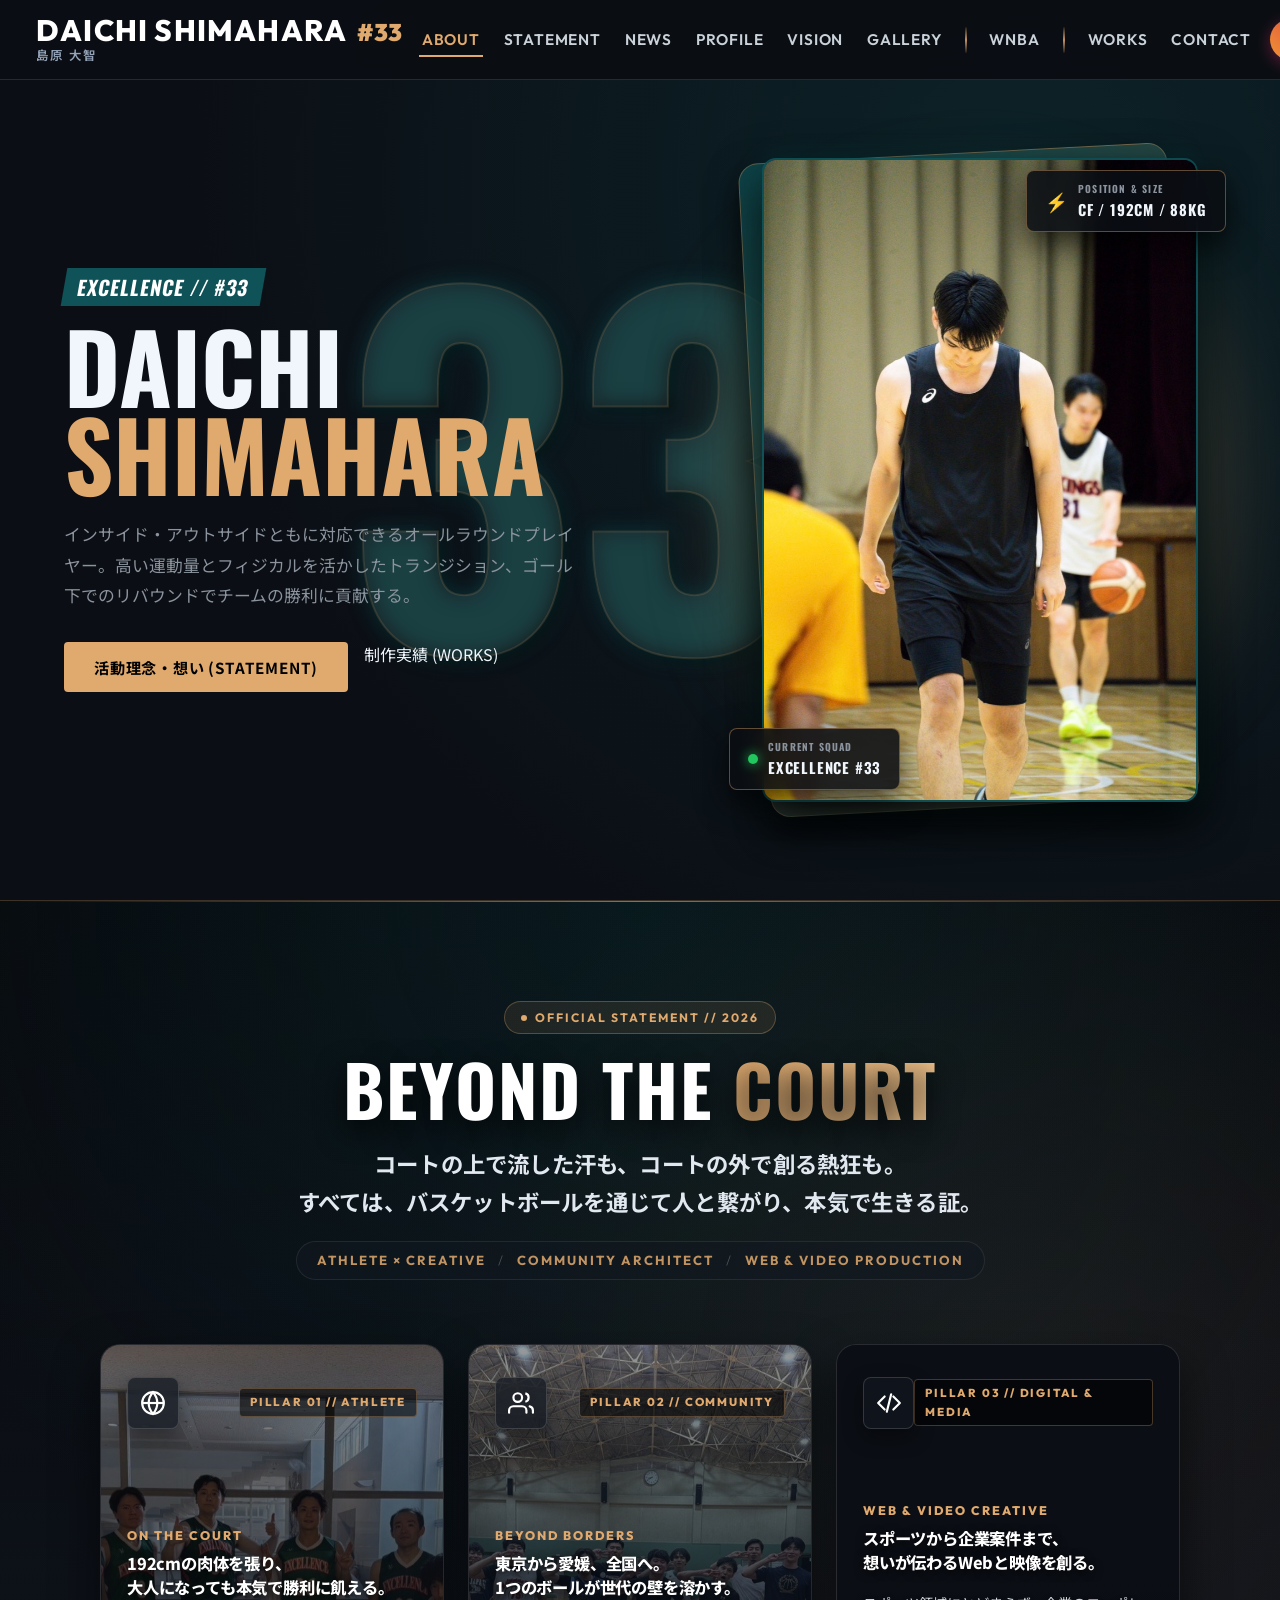
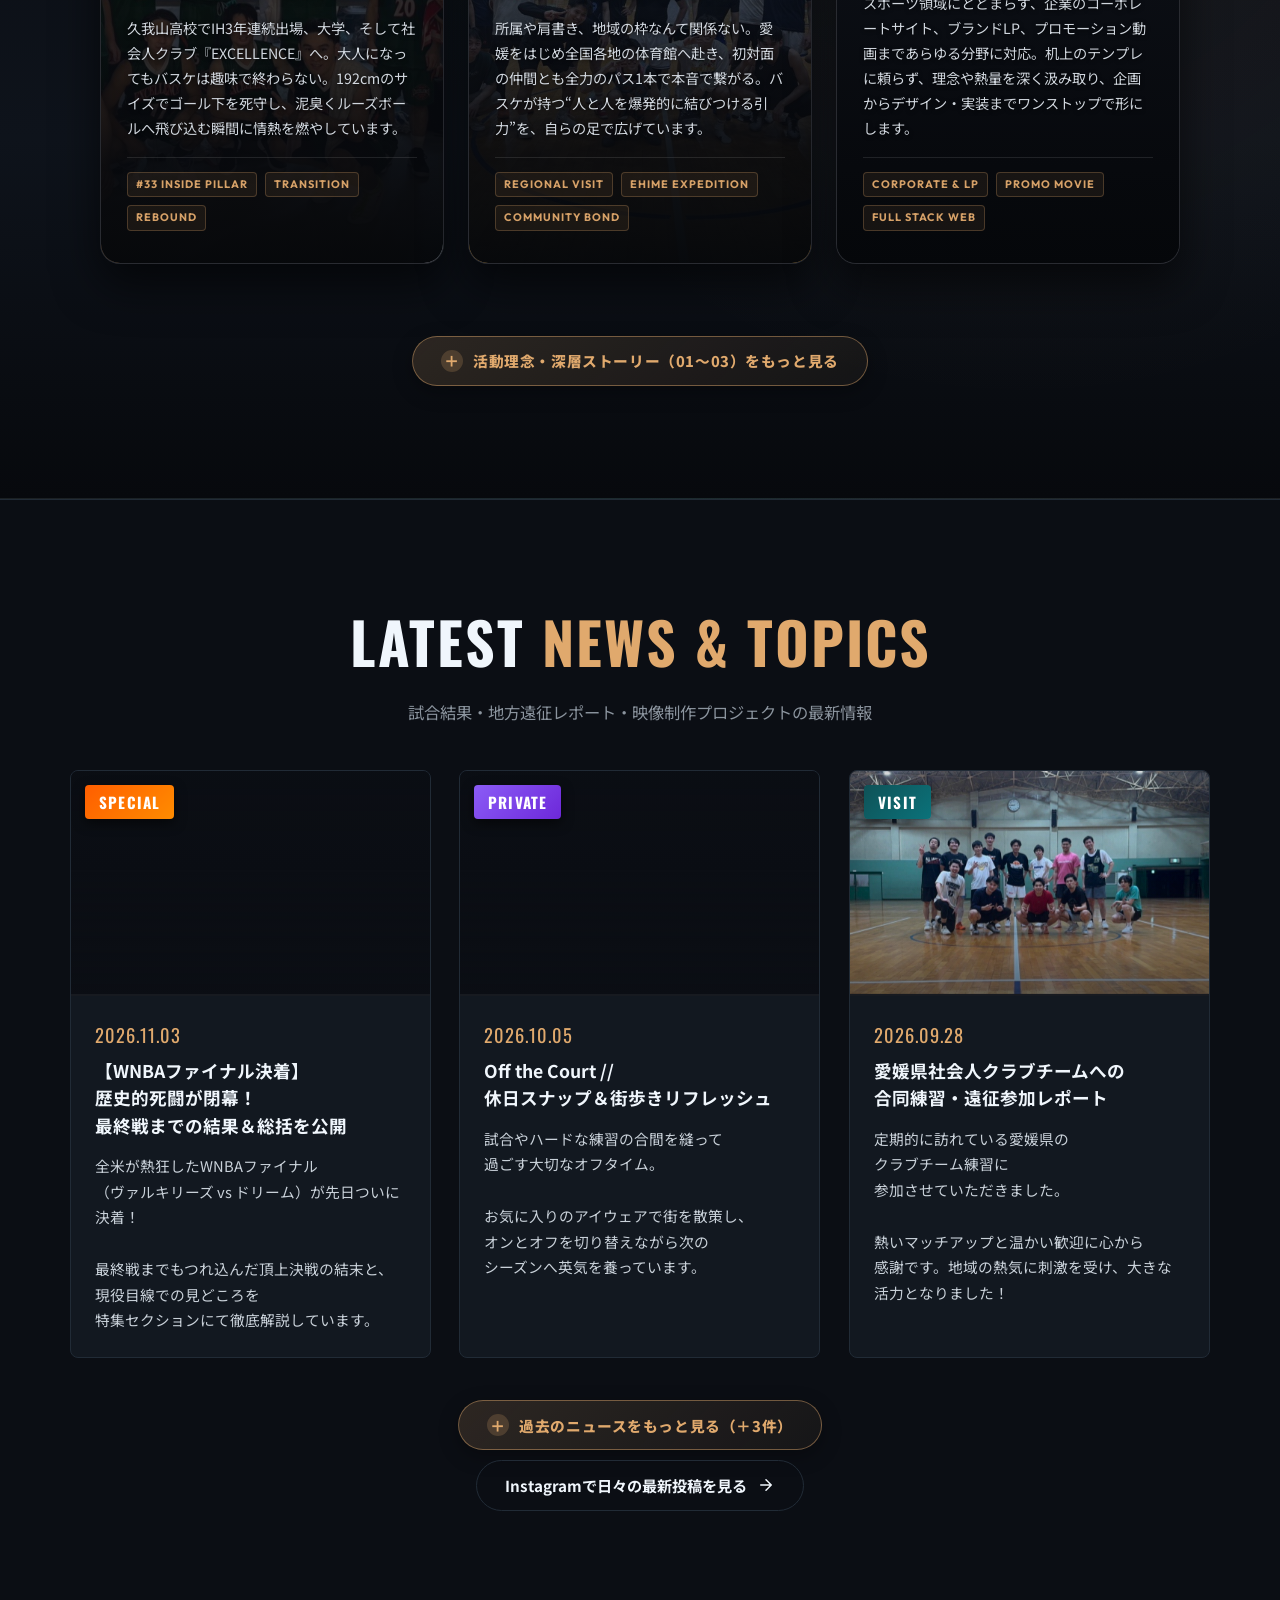
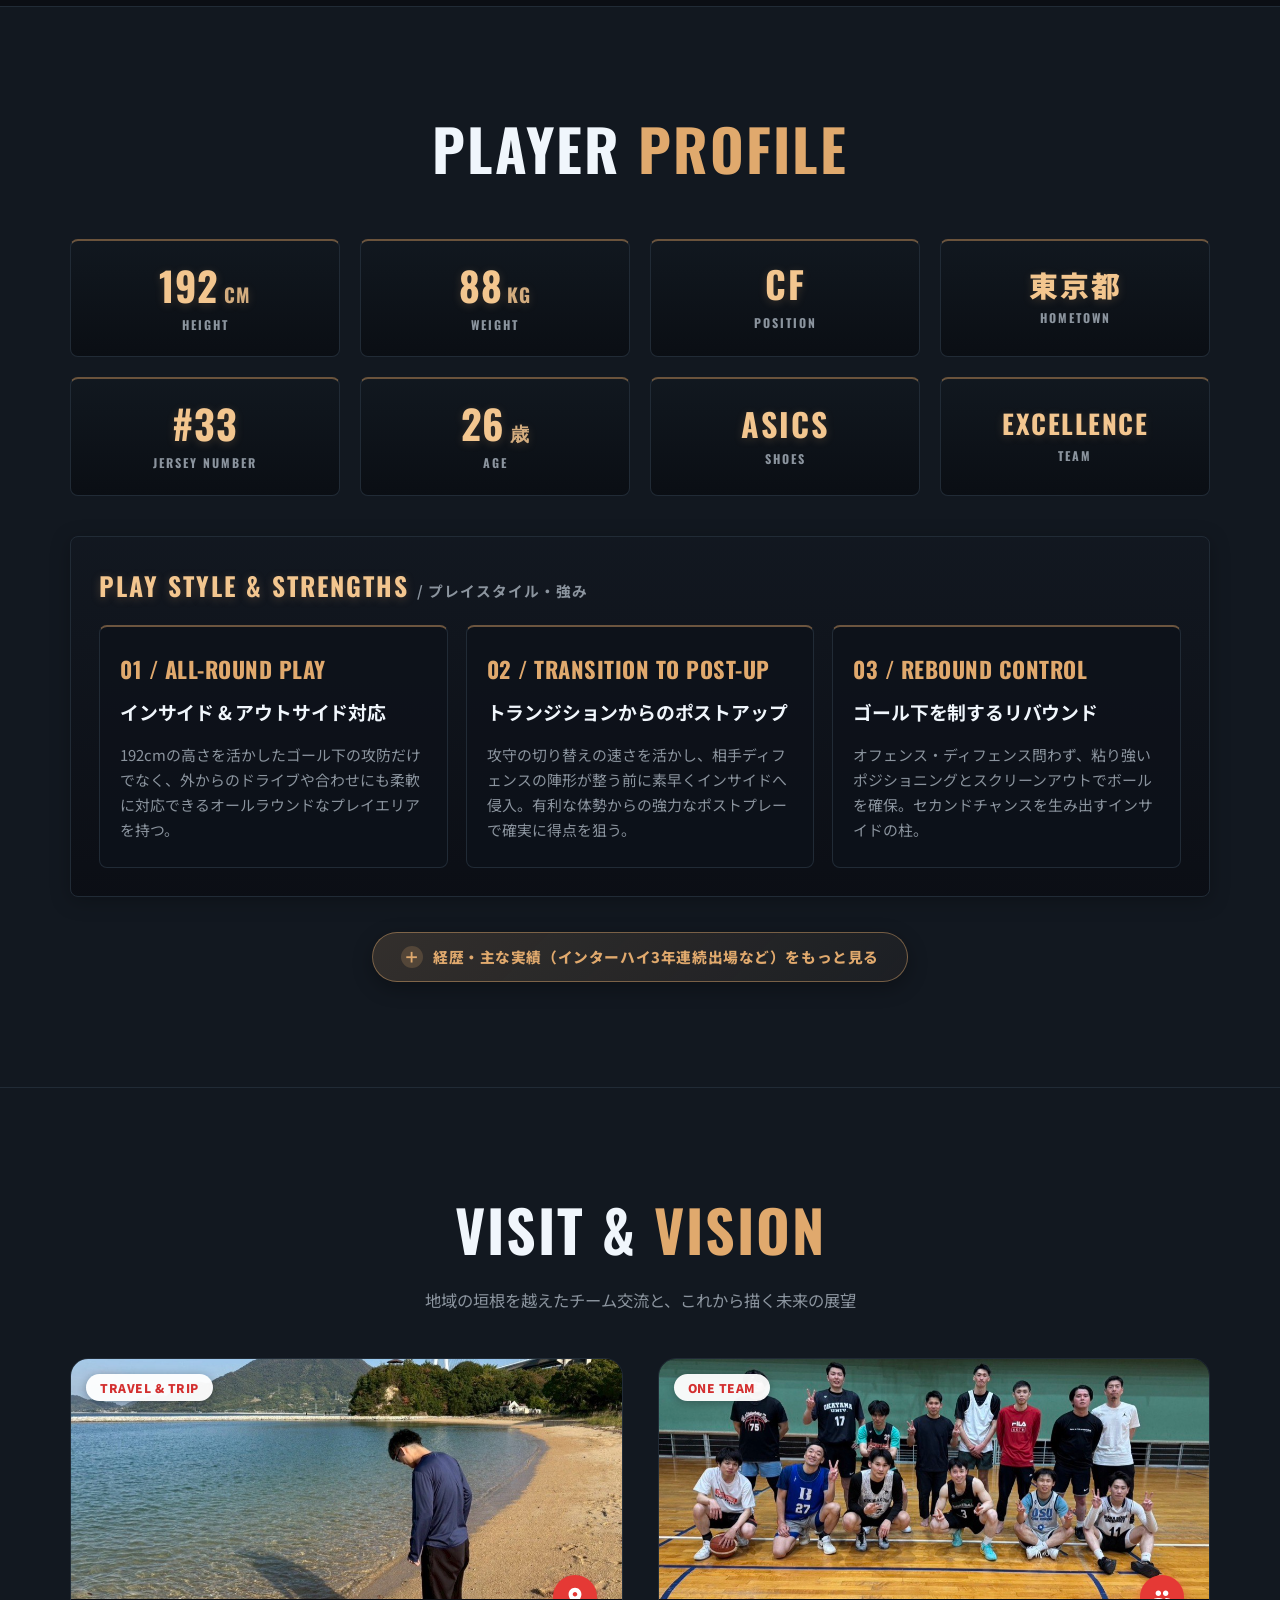
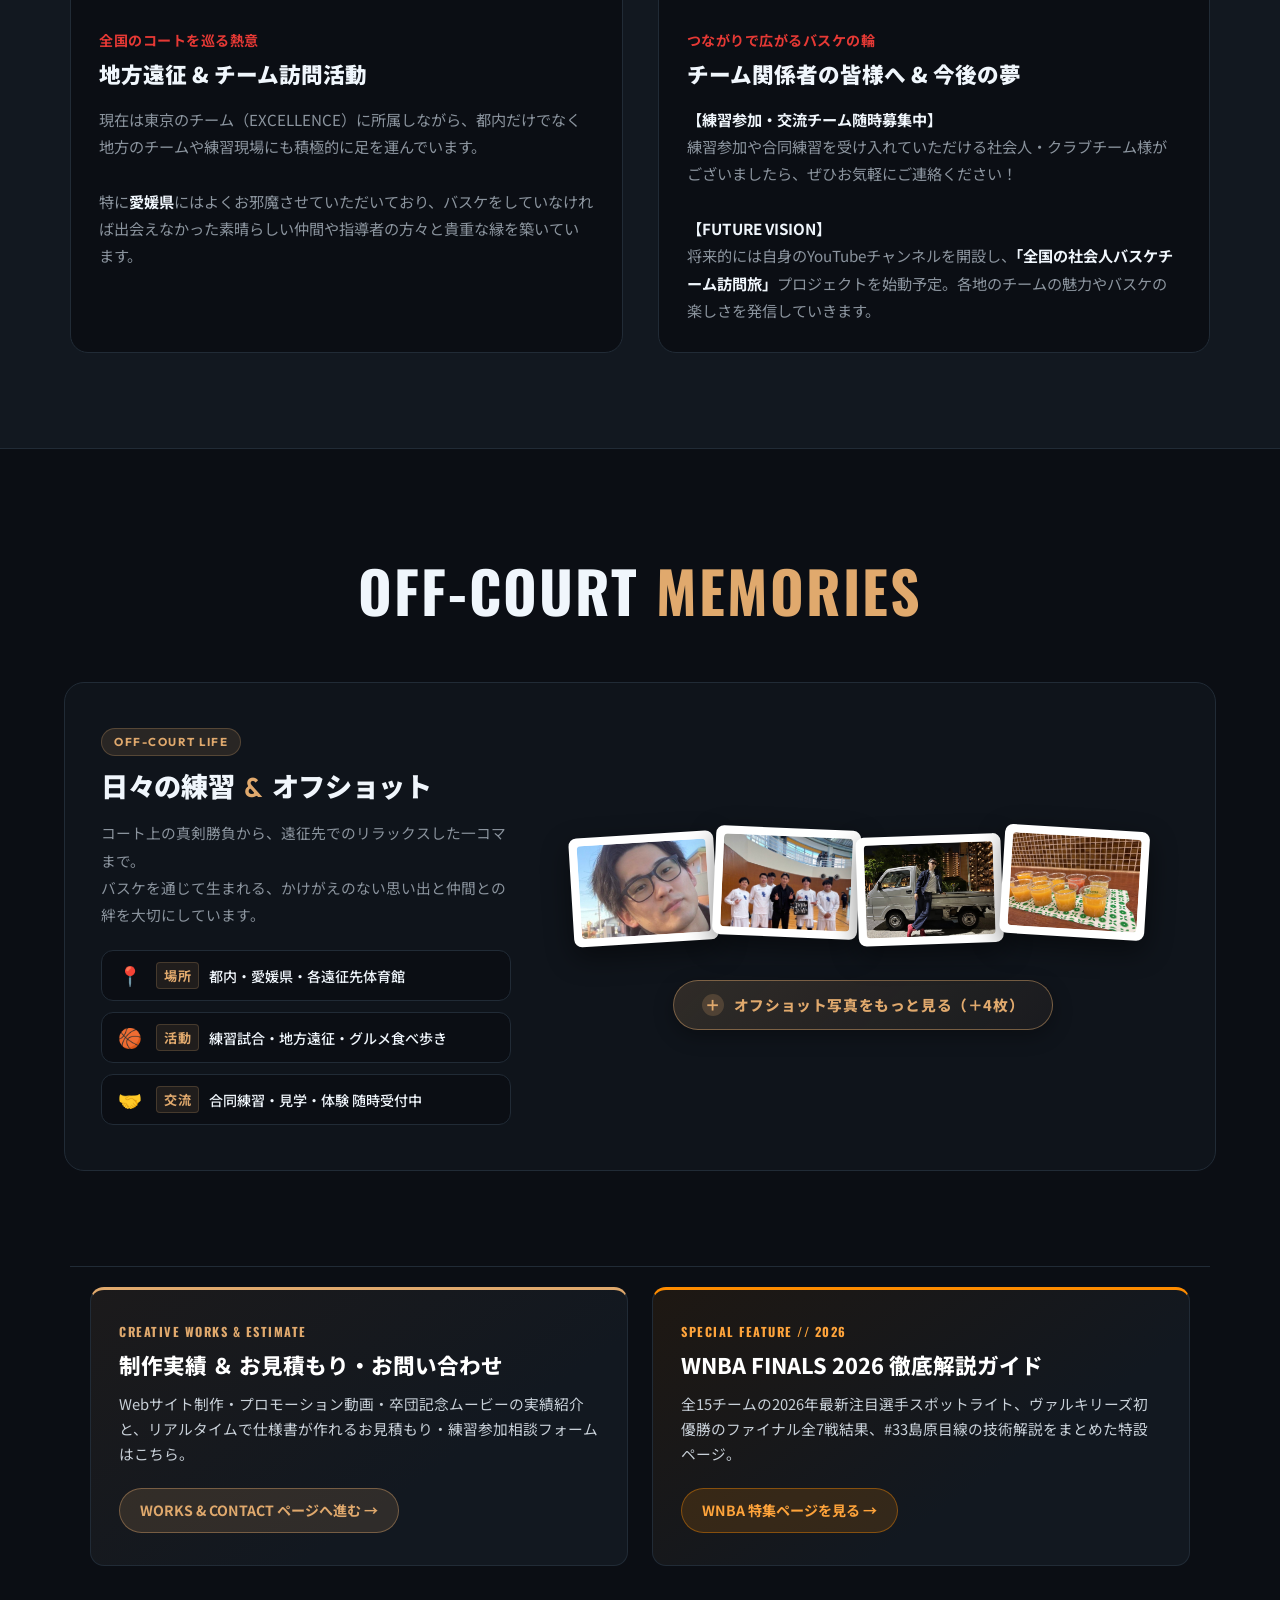
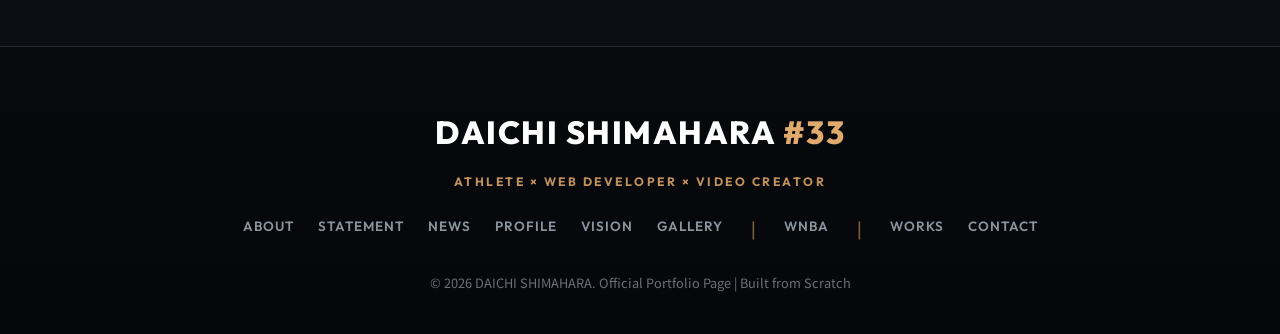
==== index.html @ 5981e169 "Move gallery more-toggle button directly under photos and expand extra photos below" ====
<!DOCTYPE html>
<html lang="ja">
<head>
    <meta charset="UTF-8">
    <meta name="viewport" content="width=device-width, initial-scale=1.0">
    <title>【公式】島原大智 (DAICHI SHIMAHARA #33)｜192cm現役バスケ選手×Web＆映像クリエイター</title>
    <meta name="description" content="【IH 3年連続出場・EXCELLENCE #33】192cmの現役社会人バスケ選手・島原大智（DAICHI SHIMAHARA）の公式ポートフォリオ。一般企業のコーポレートサイト・店舗LP・PR動画から卒団記念ムービー制作まで業界問わず対応。全国チーム遠征（愛媛ほか）の最新情報も公開中。">
    <meta name="robots" content="index, follow, max-image-preview:large">
    <meta name="author" content="島原 大智 (Daichi Shimahara)">
    
    <!-- OGP / SNS Meta Tags -->
    <link rel="canonical" href="https://daichi-portfolio-lmgl.vercel.app/">
    <meta property="og:site_name" content="島原大智 (DAICHI SHIMAHARA #33) Official Portfolio">
    <meta property="og:locale" content="ja_JP">
    <meta property="og:url" content="https://daichi-portfolio-lmgl.vercel.app/">
    <meta property="og:title" content="【公式】島原大智 (DAICHI SHIMAHARA #33)｜192cm現役バスケ選手×Web＆映像クリエイター">
    <meta property="og:description" content="【IH 3年連続出場・EXCELLENCE #33】192cmオールラウンダー島原大智のプロフィール、競技実績、Webサイト制作・卒団記念ムービー制作実績、全国チーム訪問活動。">
    <meta property="og:type" content="website">
    <meta property="og:image" content="https://daichi-portfolio-lmgl.vercel.app/images/ogp_banner.jpg">
    <meta property="og:image:width" content="1200">
    <meta property="og:image:height" content="630">
    <meta name="twitter:card" content="summary_large_image">
    <meta name="twitter:title" content="島原大智 (DAICHI SHIMAHARA #33) | 公式ポートフォリオ">
    <meta name="twitter:description" content="社会人バスケ『EXCELLENCE』#33 島原大智の公式プロフィール＆Web・映像制作ポートフォリオ。">
    <meta name="twitter:image" content="https://daichi-portfolio-lmgl.vercel.app/images/ogp_banner.jpg">
    <meta name="theme-color" content="#0B0E14">
    <link rel="icon" type="image/svg+xml" href="images/icon-33.svg">
    <link rel="apple-touch-icon" href="images/icon-33.svg">
    <link rel="manifest" href="site.webmanifest">

    <!-- Google 検索エンジン向け構造化データ (JSON-LD / 画面表示には一切影響しません) -->
    <script type="application/ld+json">
    {
      "@context": "https://schema.org",
      "@graph": [
        {
          "@type": "ProfilePage",
          "@id": "https://daichi-portfolio-lmgl.vercel.app/#profilepage",
          "url": "https://daichi-portfolio-lmgl.vercel.app/",
          "name": "島原大智 (DAICHI SHIMAHARA #33) 公式プロフィール＆ポートフォリオ",
          "inLanguage": "ja",
          "mainEntity": {
            "@id": "https://daichi-portfolio-lmgl.vercel.app/#person"
          }
        },
        {
          "@type": "Person",
          "@id": "https://daichi-portfolio-lmgl.vercel.app/#person",
          "name": "島原 大智",
          "alternateName": ["島原大智", "DAICHI SHIMAHARA", "Daichi Shimahara #33"],
          "url": "https://daichi-portfolio-lmgl.vercel.app/",
          "image": "https://daichi-portfolio-lmgl.vercel.app/images/IMG_8532.jpg",
          "jobTitle": ["バスケットボール選手", "Webクリエイター", "映像クリエイター", "Basketball Player", "Web Developer", "Video Creator"],
          "description": "東京都社会人バスケットボールクラブ『EXCELLENCE』所属（#33 / CF / 192cm）。國學院大學久我山高校でインターハイ3年連続出場。Webサイト制作・プロモーションおよび卒団記念映像制作を手がけるアスリート＆クリエイター。",
          "height": "192 cm",
          "homeLocation": {
            "@type": "Place",
            "name": "東京都"
          },
          "memberOf": {
            "@type": "SportsTeam",
            "name": "EXCELLENCE",
            "sport": "Basketball"
          },
          "alumniOf": [
            {
              "@type": "SportsTeam",
              "name": "木場レッドシャークス"
            },
            {
              "@type": "EducationalOrganization",
              "name": "江東区立深川第五中学校"
            },
            {
              "@type": "EducationalOrganization",
              "name": "國學院大學久我山高等学校"
            },
            {
              "@type": "CollegeOrUniversity",
              "name": "國學院大學"
            }
          ],
          "knowsAbout": ["バスケットボール", "WNBA", "Webサイト制作", "コーポレートサイト制作", "LP制作", "プロモーション動画制作", "卒団記念ムービー制作"],
          "sameAs": [
            "https://www.instagram.com/ds.2084/"
          ]
        }
      ]
    }
    </script>

    <!-- Google Fonts -->
    <link rel="preconnect" href="https://fonts.googleapis.com">
    <link rel="preconnect" href="https://fonts.gstatic.com" crossorigin>
    <link href="https://fonts.googleapis.com/css2?family=Barlow+Condensed:ital,wght@0,700;0,800;0,900;1,700;1,800;1,900&family=Outfit:wght@500;600;700;800;900&family=Montserrat:ital,wght@0,600;0,700;0,800;0,900;1,800;1,900&family=Bebas+Neue&family=Oswald:wght@600;700;800&family=Noto+Sans+JP:wght@400;500;700;900&display=swap" rel="stylesheet">
    
    <!-- Stylesheet -->
    <link rel="stylesheet" href="css/style.css">
</head>
<body>

    <!-- アクセシビリティ用 スキップリンク -->
    <a href="#main-content" class="skip-link">メインコンテンツへスキップ</a>

    <!-- ヘッダー -->
    <header class="site-header">
        <div class="header-container">
            <!-- プレイヤー ロゴ & 氏名表示 -->
            <a href="#about" class="logo" aria-label="島原 大智 / DAICHI SHIMAHARA #33 ホームへ">
                <div class="logo-text-group">
                    <div class="logo-name-row">
                        <span class="logo-name">DAICHI SHIMAHARA</span>
                        <span class="logo-num">#33</span>
                    </div>
                    <span class="logo-jp">島原 大智</span>
                </div>
            </a>

            <!-- デスクトップ ナビゲーション -->
            <nav class="nav-desktop" aria-label="メインナビゲーション">
                <ul class="nav-links">
                    <li><a href="#about">ABOUT</a></li>
                    <li><a href="#statement">STATEMENT</a></li>
                    <li><a href="#news">NEWS</a></li>
                    <li><a href="#profile">PROFILE</a></li>
                    <li><a href="#vision">VISION</a></li>
                    <li><a href="#gallery">GALLERY</a></li>
                    <li class="nav-page-divider" aria-hidden="true"></li>
                    <li><a href="wnba.html">WNBA</a></li>
                    <li class="nav-page-divider" aria-hidden="true"></li>
                    <li><a href="works.html#works">WORKS</a></li>
                    <li><a href="works.html#contact">CONTACT</a></li>
                </ul>
            </nav>

            <!-- ヘッダー右側アクションエリア -->
            <div class="header-actions">
                <a href="https://www.instagram.com/ds.2084/?utm_source=ig_web_button_share_sheet" 
                   target="_blank" 
                   rel="noopener noreferrer" 
                   class="fixed-contact-btn header-contact-btn" 
                   aria-label="Instagram プロフィールを開く（別ウィンドウで開きます）">
                    <svg viewBox="0 0 24 24" aria-hidden="true" focusable="false">
                        <path d="M12 2.163c3.204 0 3.584.012 4.85.07 3.252.148 4.771 1.691 4.919 4.919.058 1.265.069 1.645.069 4.849 0 3.205-.012 3.584-.069 4.849-.149 3.225-1.664 4.771-4.919 4.919-1.266.058-1.644.07-4.85.07-3.204 0-3.584-.012-4.849-.07-3.26-.149-4.771-1.699-4.919-4.92-.058-1.265-.07-1.644-.07-4.849 0-3.204.013-3.583.07-4.849.149-3.227 1.664-4.771 4.919-4.919 1.266-.057 1.645-.069 4.849-.069zm0-2.163c-3.259 0-3.667.014-4.947.072-4.358.2-6.78 2.618-6.98 6.98-.059 1.281-.073 1.689-.073 4.948 0 3.259.014 3.668.072 4.948.2 4.358 2.618 6.78 6.98 6.98 1.281.058 1.689.072 4.948.072 3.259 0 3.668-.014 4.948-.072 4.354-.2 6.782-2.618 6.979-6.98.059-1.28.073-1.689.073-4.948 0-3.259-.014-3.667-.072-4.947-.196-4.354-2.617-6.78-6.979-6.98-1.281-.059-1.69-.073-4.949-.073zm0 5.838c-3.403 0-6.162 2.759-6.162 6.162s2.759 6.163 6.162 6.163 6.162-2.759 6.162-6.163c0-3.403-2.759-6.162-6.162-6.162zm0 10.162c-2.209 0-4-1.79-4-4 0-2.209 1.791-4 4-4s4 1.791 4 4c0 2.21-1.791 4-4 4zm6.406-11.845c-.796 0-1.441.645-1.441 1.44s.645 1.44 1.441 1.44c.795 0 1.439-.645 1.439-1.44s-.644-1.44-1.439-1.44z"/>
                    </svg>
                    <span>INSTAGRAM</span>
                </a>

                <!-- モバイル ハンバーガーボタン -->
                <button type="button" class="menu-toggle" aria-label="メニューを開閉" aria-expanded="false" aria-controls="mobile-nav">
                    <span class="menu-toggle-bar"></span>
                </button>
            </div>
        </div>
    </header>

    <!-- モバイル ドロワーメニュー -->
    <div id="mobile-nav" class="mobile-nav-drawer" aria-label="モバイルナビゲーション">
        <ul class="mobile-nav-links">
            <li><a href="#about">ABOUT <span class="nav-sub">/ 概要</span></a></li>
            <li><a href="#statement">STATEMENT <span class="nav-sub">/ 活動理念</span></a></li>
            <li><a href="#news">NEWS <span class="nav-sub">/ 最新情報</span></a></li>
            <li><a href="#profile">PROFILE <span class="nav-sub">/ 選手経歴・強み</span></a></li>
            <li><a href="#vision">VISION <span class="nav-sub">/ 遠征・展望</span></a></li>
            <li><a href="#gallery">GALLERY <span class="nav-sub">/ ギャラリー</span></a></li>
            <li class="mobile-nav-divider" aria-hidden="true"><span>SPECIAL PAGE / WNBA特集（別ページ）</span></li>
            <li><a href="wnba.html">WNBA <span class="nav-sub">/ 観戦記・全15チーム解説</span></a></li>
            <li class="mobile-nav-divider" aria-hidden="true"><span>WORKS &amp; CONTACT / 実績・ご相談（別ページ）</span></li>
            <li><a href="works.html#works">WORKS <span class="nav-sub">/ 制作実績</span></a></li>
            <li><a href="works.html#contact">CONTACT <span class="nav-sub">/ お見積もり・お問い合わせ</span></a></li>
        </ul>
    </div>

    <!-- メインコンテンツ -->
    <main id="main-content">

        <!-- ヒーローセクション -->
        <section class="hero" id="about" aria-label="メインビジュアル">
            <div class="number-bg" aria-hidden="true">33</div>
            <div class="hero-text">
                <span class="hero-tag">EXCELLENCE // #33</span>
                <h1 class="hero-title">DAICHI<br><span>SHIMAHARA</span><span class="sr-only">（島原大智 #33 | 社会人バスケットボール選手・Web＆映像クリエイター）</span></h1>
                <p class="hero-desc">
                    インサイド・アウトサイドともに対応できるオールラウンドプレイヤー。高い運動量とフィジカルを活かしたトランジション、ゴール下でのリバウンドでチームの勝利に貢献する。
                </p>
                <div class="btn-group">
                    <a href="#statement" class="btn-primary">活動理念・想い (STATEMENT)</a>
                    <a href="works.html#works" class="btn-secondary">制作実績 (WORKS)</a>
                </div>
            </div>
            <div class="hero-img-container">
                <div class="hero-img-aura" aria-hidden="true"></div>
                <div class="hero-img-backdrop" aria-hidden="true"></div>
                <div class="hero-img-frame">
                    <img src="images/IMG_8532.jpg" alt="島原大智 ポートレート写真" class="hero-img" width="540" height="680" fetchpriority="high" decoding="async">
                </div>
                <!-- 浮遊プレイヤーステータスカード（左下） -->
                <div class="hero-floating-badge badge-bottom-left" aria-hidden="true">
                    <span class="badge-pulse-indicator"></span>
                    <div class="badge-text-wrap">
                        <span class="badge-sub">CURRENT SQUAD</span>
                        <span class="badge-main">EXCELLENCE #33</span>
                    </div>
                </div>
                <!-- 浮遊プレイヤースペックカード（右上） -->
                <div class="hero-floating-badge badge-top-right" aria-hidden="true">
                    <span class="badge-spec-icon">⚡</span>
                    <div class="badge-text-wrap">
                        <span class="badge-sub">POSITION & SIZE</span>
                        <span class="badge-main">CF / 192CM / 88KG</span>
                    </div>
                </div>
            </div>
        </section>

        <!-- 活動理念 & ステートメント（STATEMENT & MISSION）セクション -->
        <section class="section-padding philosophy-section" id="statement" aria-labelledby="heading-statement">
            <div class="philosophy-container">
                <!-- セクションヘッダー -->
                <div class="philosophy-header-editorial">
                    <div class="philosophy-meta-badge">
                        <span class="meta-dot"></span>
                        <span>OFFICIAL STATEMENT // 2026</span>
                    </div>
                    <h2 class="philosophy-main-title" id="heading-statement">
                        BEYOND THE <span>COURT</span>
                    </h2>
                    <p class="philosophy-sub-headline">
                        コートの上で流した汗も、コートの外で創る熱狂も。<br>
                        すべては、バスケットボールを通じて人と繋がり、本気で生きる証。
                    </p>
                    <div class="philosophy-motto-strip">
                        <span>ATHLETE × CREATIVE</span>
                        <span class="strip-sep">/</span>
                        <span>COMMUNITY ARCHITECT</span>
                        <span class="strip-sep">/</span>
                        <span>WEB &amp; VIDEO PRODUCTION</span>
                    </div>
                </div>

                <!-- スマホ専用スワイプヒント -->
                <div class="mobile-swipe-hint" aria-hidden="true">
                    <span>&larr; 左右にスワイプして3つの柱を見る &rarr;</span>
                </div>

                <!-- 3つのシネマティック・ビジュアルカード（写真背景 × 精密SVGアイコン） -->
                <div class="philosophy-story-grid">
                    <!-- CARD 1: ON THE COURT -->
                    <article class="story-card card-play">
                        <div class="story-card-bg-wrap">
                            <img src="images/nCodfH6uTi-zfORtPWL2Kw.jpg" alt="EXCELLENCEでの試合・チーム風景" class="story-card-bg" loading="lazy" decoding="async">
                            <div class="story-card-overlay"></div>
                        </div>
                        <div class="story-card-content">
                            <div class="story-card-top">
                                <div class="story-icon-glass">
                                    <svg viewBox="0 0 24 24" class="story-svg-icon" aria-hidden="true">
                                        <circle cx="12" cy="12" r="10" stroke="currentColor" stroke-width="2" fill="none"/>
                                        <path d="M12 2a15.3 15.3 0 0 1 4 10 15.3 15.3 0 0 1-4 10 15.3 15.3 0 0 1-4-10 15.3 15.3 0 0 1 4-10z" stroke="currentColor" stroke-width="2" fill="none"/>
                                        <path d="M2 12h20" stroke="currentColor" stroke-width="2"/>
                                    </svg>
                                </div>
                                <span class="story-card-num">PILLAR 01 // ATHLETE</span>
                            </div>
                            <div class="story-card-body">
                                <span class="story-card-eyebrow">ON THE COURT</span>
                                <h3 class="story-card-title">192cmの肉体を張り、<br>大人になっても本気で勝利に飢える。</h3>
                                <p class="story-card-text">
                                    久我山高校でIH3年連続出場、大学、そして社会人クラブ『EXCELLENCE』へ。大人になってもバスケは趣味で終わらない。192cmのサイズでゴール下を死守し、泥臭くルーズボールへ飛び込む瞬間に情熱を燃やしています。
                                </p>
                            </div>
                            <div class="story-card-footer">
                                <span class="story-tag">#33 INSIDE PILLAR</span>
                                <span class="story-tag">TRANSITION</span>
                                <span class="story-tag">REBOUND</span>
                            </div>
                        </div>
                    </article>

                    <!-- CARD 2: BEYOND BORDERS -->
                    <article class="story-card card-connect">
                        <div class="story-card-bg-wrap">
                            <img src="images/ehime_team_salute.jpg" alt="愛媛県クラブチームとの練習・交流風景" class="story-card-bg" loading="lazy" decoding="async">
                            <div class="story-card-overlay"></div>
                        </div>
                        <div class="story-card-content">
                            <div class="story-card-top">
                                <div class="story-icon-glass">
                                    <svg viewBox="0 0 24 24" class="story-svg-icon" aria-hidden="true">
                                        <path d="M17 21v-2a4 4 0 0 0-4-4H5a4 4 0 0 0-4 4v2" stroke="currentColor" stroke-width="2" stroke-linecap="round" stroke-linejoin="round" fill="none"/>
                                        <circle cx="9" cy="7" r="4" stroke="currentColor" stroke-width="2" fill="none"/>
                                        <path d="M23 21v-2a4 4 0 0 0-3-3.87" stroke="currentColor" stroke-width="2" stroke-linecap="round" fill="none"/>
                                        <path d="M16 3.13a4 4 0 0 1 0 7.75" stroke="currentColor" stroke-width="2" fill="none"/>
                                    </svg>
                                </div>
                                <span class="story-card-num">PILLAR 02 // COMMUNITY</span>
                            </div>
                            <div class="story-card-body">
                                <span class="story-card-eyebrow">BEYOND BORDERS</span>
                                <h3 class="story-card-title">東京から愛媛、全国へ。<br>1つのボールが世代の壁を溶かす。</h3>
                                <p class="story-card-text">
                                    所属や肩書き、地域の枠なんて関係ない。愛媛をはじめ全国各地の体育館へ赴き、初対面の仲間とも全力のパス1本で本音で繋がる。バスケが持つ“人と人を爆発的に結びつける引力”を、自らの足で広げています。
                                </p>
                            </div>
                            <div class="story-card-footer">
                                <span class="story-tag">REGIONAL VISIT</span>
                                <span class="story-tag">EHIME EXPEDITION</span>
                                <span class="story-tag">COMMUNITY BOND</span>
                            </div>
                        </div>
                    </article>

                    <!-- CARD 3: CREATIVE & WEB -->
                    <article class="story-card card-creative">
                        <div class="story-card-bg-wrap">
                            <img src="images/IwPsWPFURlSngd9m60T98w.jpg" alt="チームの熱量とストーリーを表現する一枚" class="story-card-bg" loading="lazy" decoding="async">
                            <div class="story-card-overlay"></div>
                        </div>
                        <div class="story-card-content">
                            <div class="story-card-top">
                                <div class="story-icon-glass">
                                    <svg viewBox="0 0 24 24" class="story-svg-icon" aria-hidden="true">
                                        <polyline points="16 18 22 12 16 6" stroke="currentColor" stroke-width="2" stroke-linecap="round" stroke-linejoin="round" fill="none"/>
                                        <polyline points="8 6 2 12 8 18" stroke="currentColor" stroke-width="2" stroke-linecap="round" stroke-linejoin="round" fill="none"/>
                                        <line x1="14" y1="4" x2="10" y2="20" stroke="currentColor" stroke-width="2" stroke-linecap="round"/>
                                    </svg>
                                </div>
                                <span class="story-card-num">PILLAR 03 // DIGITAL &amp; MEDIA</span>
                            </div>
                            <div class="story-card-body">
                                <span class="story-card-eyebrow">WEB &amp; VIDEO CREATIVE</span>
                                <h3 class="story-card-title">スポーツから企業案件まで、<br>想いが伝わるWebと映像を創る。</h3>
                                <p class="story-card-text">
                                    スポーツ領域にとどまらず、企業のコーポレートサイト、ブランドLP、プロモーション動画まであらゆる分野に対応。机上のテンプレに頼らず、理念や熱量を深く汲み取り、企画からデザイン・実装までワンストップで形にします。
                                </p>
                            </div>
                            <div class="story-card-footer">
                                <span class="story-tag">CORPORATE &amp; LP</span>
                                <span class="story-tag">PROMO MOVIE</span>
                                <span class="story-tag">FULL STACK WEB</span>
                            </div>
                        </div>
                    </article>
                </div>

                <!-- タップで開く（もっと見る）：活動理念マニフェスト＆深層ストーリー -->
                <div class="more-toggle-wrap">
                    <button type="button" class="section-more-btn" data-more-target="statementManifestFull" aria-expanded="false">
                        <span class="more-btn-icon">＋</span>
                        <span class="more-btn-text">活動理念・深層ストーリー（01〜03）をもっと見る</span>
                    </button>
                </div>

                <!-- マニフェスト・エディトリアル（深層ストーリー 2カラムレイアウト） -->
                <div class="philosophy-manifest-box collapsible-more-box is-collapsed-box" id="statementManifestFull">
                    <div class="manifest-aura" aria-hidden="true"></div>
                    <div class="manifest-grid">
                        <!-- 左側：ステートメント・クオート -->
                        <div class="manifest-left">
                            <span class="manifest-label">CORE PHILOSOPHY</span>
                            <blockquote class="manifest-big-quote">
                                <span class="quote-line">「コートで挑み続ける本気の熱量と、</span>
                                <span class="quote-line">Webや映像で想いを形にするクリエイティブ。</span>
                                <span class="quote-line">そのすべてで人の心を動かし、次の熱狂を創る。」</span>
                            </blockquote>
                            <p class="manifest-subtext">
                                <span class="quote-line">ここは単なる実績を並べる履歴書ではありません。</span>
                                <span class="quote-line">バスケの現場から企業のWeb制作・プロモーション映像まで、</span>
                                <span class="quote-line">挑戦へ踏み出すあなたの力になり、その想いを一緒に形にしていきたいです。</span>
                            </p>
                            
                            <div class="manifest-author">
                                <div class="manifest-author-sign">
                                    <span class="author-name">DAICHI SHIMAHARA</span>
                                    <span class="author-title">島原 大智 // #33</span>
                                </div>
                                <div class="manifest-roles-wrap">
                                    <span class="role-pill">BASKETBALL PLAYER</span>
                                    <span class="role-pill">WEB DEVELOPER</span>
                                    <span class="role-pill">VIDEO CREATOR</span>
                                </div>
                            </div>

                            <!-- 自身のWeb制作の証明バッジ -->
                            <div class="manifest-proof-badge">
                                <div class="proof-badge-icon">
                                    <svg viewBox="0 0 24 24" width="20" height="20" fill="none" stroke="currentColor" stroke-width="2">
                                        <path d="M12 22s8-4 8-10V5l-8-3-8 3v7c0 6 8 10 8 10z"/>
                                        <path d="M9 12l2 2 4-4"/>
                                    </svg>
                                </div>
                                <div class="proof-badge-text">
                                    <strong>BUILT FROM SCRATCH</strong>
                                    <span>このWebサイト自体も、企画・デザイン・実装まで私自身が手がけた制作実績です。</span>
                                </div>
                            </div>
                        </div>

                        <!-- 右側：深みのあるエピソードと想い -->
                        <div class="manifest-right">
                            <div class="manifest-item">
                                <h4 class="manifest-section-title">
                                    <span>01</span> なぜ社会人になってもバスケを続けるのか
                                </h4>
                                <p class="manifest-desc">
                                    学生スポーツを終えると、多くの人はバスケを「ただの趣味」にしてしまいます。しかし、<strong>大人になった今だからこそ味わえる勝負の緊張感や、仲間との深い信頼関係</strong>があります。國學院久我山高校でインターハイ3年連続出場を経験した誇りを胸に、今も192cmの身体を張ってコートに立ち続けています。
                                </p>
                            </div>

                            <div class="manifest-item">
                                <h4 class="manifest-section-title">
                                    <span>02</span> なぜ現役プレイヤーがWebや映像を創るのか
                                </h4>
                                <p class="manifest-desc">
                                    コートの上で培った<strong>「本質を見抜く洞察力」と「最後まで妥協しない執念」</strong>は、クリエイティブの現場でも最大の武器になります。表面的な綺麗さだけを追うのではなく、チームや企業が本当に届けたい理念や人の温もりを汲み取り、Webサイトやプロモーション映像に確かな熱量を宿します。
                                </p>
                            </div>

                            <div class="manifest-item">
                                <h4 class="manifest-section-title">
                                    <span>03</span> この場所から広げたい未来
                                </h4>
                                <p class="manifest-desc">
                                    バスケを通じた出会いや合同練習のお誘いはもちろん、<strong>企業のコーポレートサイト制作・LP構築・PRや記念映像の撮影編集</strong>まで、業界を問わず幅広くご相談をお受けしています。コートの内外や分野の垣根を越えて、人の心を動かす新しい景色を一緒につくりましょう。
                                </p>
                            </div>

                            <div class="manifest-actions-row">
                                <a href="https://www.instagram.com/ds.2084/?utm_source=ig_web_button_share_sheet" 
                                   target="_blank" 
                                   rel="noopener noreferrer" 
                                   class="manifest-btn manifest-btn-primary" 
                                   aria-label="Instagramで大智に問い合わせる（別ウィンドウで開きます）">
                                    <svg viewBox="0 0 24 24" class="btn-icon-svg" aria-hidden="true">
                                        <path d="M12 2.163c3.204 0 3.584.012 4.85.07 3.252.148 4.771 1.691 4.919 4.919.058 1.265.069 1.645.069 4.849 0 3.205-.012 3.584-.069 4.849-.149 3.225-1.664 4.771-4.919 4.919-1.266.058-1.644.07-4.85.07-3.204 0-3.584-.012-4.849-.07-3.26-.149-4.771-1.699-4.919-4.92-.058-1.265-.07-1.644-.07-4.849 0-3.204.013-3.583.07-4.849.149-3.227 1.664-4.771 4.919-4.919 1.266-.057 1.645-.069 4.849-.069zm0-2.163c-3.259 0-3.667.014-4.947.072-4.358.2-6.78 2.618-6.98 6.98-.059 1.281-.073 1.689-.073 4.948 0 3.259.014 3.668.072 4.948.2 4.358 2.618 6.78 6.98 6.98 1.281.058 1.689.072 4.948.072 3.259 0 3.668-.014 4.948-.072 4.354-.2 6.782-2.618 6.979-6.98.059-1.28.073-1.689.073-4.948 0-3.259-.014-3.667-.072-4.947-.196-4.354-2.617-6.78-6.979-6.98-1.281-.059-1.69-.073-4.949-.073zm0 5.838c-3.403 0-6.162 2.759-6.162 6.162s2.759 6.163 6.162 6.163 6.162-2.759 6.162-6.163c0-3.403-2.759-6.162-6.162-6.162zm0 10.162c-2.209 0-4-1.79-4-4 0-2.209 1.791-4 4-4s4 1.791 4 4c0 2.21-1.791 4-4 4zm6.406-11.845c-.796 0-1.441.645-1.441 1.44s.645 1.44 1.441 1.44c.795 0 1.439-.645 1.439-1.44s-.644-1.44-1.439-1.44z" fill="currentColor"/>
                                    </svg>
                                    <span>Instagramで相談・連絡する</span>
                                </a>
                                <a href="works.html#works" class="manifest-btn manifest-btn-secondary">
                                    <span>制作実績（WORKS）を見る</span>
                                </a>
                            </div>
                        </div>
                    </div>
                </div>
            </div>
        </section>

        <!-- 最近の出来事・お知らせ（NEWS & TOPICS）セクション -->
        <section class="section-padding" id="news" aria-labelledby="heading-news">
            <div class="news-container">
                <div class="section-header-wrap">
                    <h2 class="section-title" id="heading-news">LATEST <span>NEWS & TOPICS</span></h2>
                    <p class="section-subtitle">試合結果・地方遠征レポート・映像制作プロジェクトの最新情報</p>
                </div>

                <!-- スマホ専用スワイプヒント -->
                <div class="mobile-swipe-hint" aria-hidden="true">
                    <span>&larr; 左右にスワイプして最新ニュースを見る &rarr;</span>
                </div>

                <div class="news-grid">
                    <!-- NEWS 0: WNBA 特集 -->
                    <article class="news-card">
                        <a href="wnba.html" style="display: contents; color: inherit; text-decoration: none;">
                            <div class="news-card-img-wrap">
                                <img src="images/wnba_action.jpg" alt="WNBA公式 Wilsonボールがネットを射抜く瞬間" loading="lazy" decoding="async">
                                <span class="news-badge badge-special">SPECIAL</span>
                            </div>
                            <div class="news-card-body">
                                <time class="news-date" datetime="2026-11-03">2026.11.03</time>
                                <h3 class="news-title">【WNBAファイナル決着】歴史的死闘が閉幕！<br>最終戦までの結果＆総括を公開</h3>
                                <p class="news-desc">全米が熱狂したWNBAファイナル（ヴァルキリーズ vs ドリーム）が先日ついに決着！

最終戦までもつれ込んだ頂上決戦の結末と、現役目線での見どころを特集セクションにて徹底解説しています。</p>
                            </div>
                        </a>
                    </article>

                    <!-- NEWS 1: プライベート写真 -->
                    <article class="news-card">
                        <div class="news-card-img-wrap">
                            <img src="images/42CEC728-1355-4EE4-BE7F-14211B1E352D_1791466461.jpg" alt="休日スナップと街歩きオフショット" loading="lazy" decoding="async">
                            <span class="news-badge badge-private">PRIVATE</span>
                        </div>
                        <div class="news-card-body">
                            <time class="news-date" datetime="2026-10-05">2026.10.05</time>
                            <h3 class="news-title">Off the Court //<br>休日スナップ＆街歩きリフレッシュ</h3>
                            <p class="news-desc">試合やハードな練習の合間を縫って過ごす大切なオフタイム。

お気に入りのアイウェアで街を散策し、オンとオフを切り替えながら次のシーズンへ英気を養っています。</p>
                        </div>
                    </article>

                    <!-- NEWS 2: 地方遠征 -->
                    <article class="news-card">
                        <div class="news-card-img-wrap">
                            <img src="images/5Vo3Q0riS66ICKpqVD2ebA.jpg" alt="愛媛県社会人クラブチーム遠征交流の様子" loading="lazy" decoding="async">
                            <span class="news-badge badge-visit">VISIT</span>
                        </div>
                        <div class="news-card-body">
                            <time class="news-date" datetime="2026-09-28">2026.09.28</time>
                            <h3 class="news-title">愛媛県社会人クラブチームへの<br>合同練習・遠征参加レポート</h3>
                            <p class="news-desc">定期的に訪れている愛媛県のクラブチーム練習に参加させていただきました。

熱いマッチアップと温かい歓迎に心から感謝です。地域の熱気に刺激を受け、大きな活力となりました！</p>
                        </div>
                    </article>

                    <!-- NEWS 3: 所属チームでの存在・役割 -->
                    <article class="news-card news-card-extra">
                        <div class="news-card-img-wrap">
                            <img src="images/4NU0R9pwTzyqtoKNnRF7aw.jpg" alt="所属チーム EXCELLENCE メンバー集合写真" loading="lazy" decoding="async">
                            <span class="news-badge badge-team">TEAM</span>
                        </div>
                        <div class="news-card-body">
                            <time class="news-date" datetime="2026-10-05">2026.10.05</time>
                            <h3 class="news-title">所属チーム EXCELLENCE //<br>攻守を牽引するインサイドの要として</h3>
                            <p class="news-desc">東京都社会人クラブ『EXCELLENCE』に所属し、インサイドの要として攻守を牽引。

192cmのサイズを活かしたリバウンドに加え、走力でトランジションをリード。仲間を鼓舞し勝利に貢献します。</p>
                        </div>
                    </article>

                    <!-- NEWS 4: 映像制作 -->
                    <article class="news-card news-card-extra">
                        <div class="news-card-img-wrap">
                            <img src="images/team.jpg" alt="木場レッドシャークス 記念ムービー制作" loading="lazy" decoding="async">
                            <span class="news-badge badge-creative">CREATIVE</span>
                        </div>
                        <div class="news-card-body">
                            <time class="news-date" datetime="2026-09-15">2026.09.15</time>
                            <h3 class="news-title">木場レッドシャークス //<br>卒団記念ムービー制作キックオフ</h3>
                            <p class="news-desc">4年連続となるミニバスチームの卒団記念ムービー制作が正式にスタート。

今年度のテーマ設計とこれまでの試合映像の構成作成に着手。選手たちの成長の軌跡を形に残します。</p>
                        </div>
                    </article>

                    <!-- NEWS 5: 大会結果 -->
                    <article class="news-card news-card-extra">
                        <div class="news-card-img-wrap">
                            <img src="images/tokyo_autumn_tournament.jpg" alt="東京都バスケットボール秋季交流大会 初戦突破 得点盤とチーム写真" loading="lazy" decoding="async">
                            <span class="news-badge badge-game">GAME</span>
                        </div>
                        <div class="news-card-body">
                            <time class="news-date" datetime="2026-10-20">2026.10.20</time>
                            <h3 class="news-title">東京都バスケットボール秋季交流大会<br>堅守速攻で初戦突破！</h3>
                            <p class="news-desc">東京都秋季交流大会の初戦に臨み、チーム一丸となった堅守速攻で快勝。

リバウンドの制圧からリズムを掴み、幸先の良いスタートを切りました。次戦も全力で勝利を目指します！</p>
                        </div>
                    </article>
                </div>

                <!-- タップで開く（もっと見る）：過去のニュース3件 -->
                <div class="more-toggle-wrap">
                    <button type="button" class="section-more-btn" id="newsMoreToggleBtn" aria-expanded="false">
                        <span class="more-btn-icon">＋</span>
                        <span class="more-btn-text">過去のニュースをもっと見る（＋3件）</span>
                    </button>
                </div>

                <!-- Instagram連携フッター -->
                <div class="news-footer-action">
                    <a href="https://www.instagram.com/ds.2084/?utm_source=ig_web_button_share_sheet" 
                       target="_blank" 
                       rel="noopener noreferrer" 
                       class="news-more-btn"
                       aria-label="Instagramで日々の最新情報をチェックする（別ウィンドウで開きます）">
                        <span>Instagramで日々の最新投稿を見る</span>
                        <svg viewBox="0 0 24 24" aria-hidden="true" focusable="false" class="arrow-icon">
                            <path d="M5 12h14M12 5l7 7-7 7" stroke="currentColor" stroke-width="2" stroke-linecap="round" stroke-linejoin="round"/>
                        </svg>
                    </a>
                </div>
            </div>
        </section>

        <!-- プロフィールセクション -->
        <section class="section-padding bg-card" id="profile" aria-labelledby="heading-profile">
            <h2 class="section-title" id="heading-profile">PLAYER <span>PROFILE</span></h2>
            
            <div class="stats-grid">
                <div class="stat-card">
                    <div class="stat-num"><span class="stat-val">192</span><span class="stat-unit">cm</span></div>
                    <div class="stat-label">HEIGHT</div>
                </div>
                <div class="stat-card">
                    <div class="stat-num"><span class="stat-val">88</span><span class="stat-unit">kg</span></div>
                    <div class="stat-label">WEIGHT</div>
                </div>
                <div class="stat-card">
                    <div class="stat-num stat-code"><span class="stat-val">CF</span></div>
                    <div class="stat-label">POSITION</div>
                </div>
                <div class="stat-card">
                    <div class="stat-num stat-jp"><span class="stat-val">東京都</span></div>
                    <div class="stat-label">HOMETOWN</div>
                </div>
                <div class="stat-card">
                    <div class="stat-num stat-number"><span class="stat-val">#33</span></div>
                    <div class="stat-label">JERSEY NUMBER</div>
                </div>
                <div class="stat-card">
                    <div class="stat-num"><span class="stat-val">26</span><span class="stat-unit">歳</span></div>
                    <div class="stat-label">AGE</div>
                </div>
                <div class="stat-card">
                    <div class="stat-num stat-brand"><span class="stat-val">ASICS</span></div>
                    <div class="stat-label">SHOES</div>
                </div>
                <div class="stat-card">
                    <div class="stat-num stat-team"><span class="stat-val">EXCELLENCE</span></div>
                    <div class="stat-label">TEAM</div>
                </div>
            </div>

            <div class="strengths-box" id="style">
                <h3 class="career-title">
                    <span class="career-title-main">PLAY STYLE &amp; STRENGTHS</span>
                    <span class="career-title-sub">/ プレイスタイル・強み</span>
                </h3>
                <!-- スマホ専用スワイプヒント -->
                <div class="mobile-swipe-hint" aria-hidden="true">
                    <span>&larr; 左右にスワイプして強みを見る &rarr;</span>
                </div>
                <div class="cards-grid">
                    <article class="card">
                        <div class="card-tag">01 / ALL-ROUND PLAY</div>
                        <h4 class="card-title">インサイド &amp; アウトサイド対応</h4>
                        <p class="card-desc">
                            192cmの高さを活かしたゴール下の攻防だけでなく、外からのドライブや合わせにも柔軟に対応できるオールラウンドなプレイエリアを持つ。
                        </p>
                    </article>
                    <article class="card">
                        <div class="card-tag">02 / TRANSITION TO POST-UP</div>
                        <h4 class="card-title">トランジションからのポストアップ</h4>
                        <p class="card-desc">
                            攻守の切り替えの速さを活かし、相手ディフェンスの陣形が整う前に素早くインサイドへ侵入。有利な体勢からの強力なポストプレーで確実に得点を狙う。
                        </p>
                    </article>
                    <article class="card">
                        <div class="card-tag">03 / REBOUND CONTROL</div>
                        <h4 class="card-title">ゴール下を制するリバウンド</h4>
                        <p class="card-desc">
                            オフェンス・ディフェンス問わず、粘り強いポジショニングとスクリーンアウトでボールを確保。セカンドチャンスを生み出すインサイドの柱。
                        </p>
                    </article>
                </div>
            </div>

            <!-- タップで開く（もっと見る）：経歴・主な実績 -->
            <div class="more-toggle-wrap">
                <button type="button" class="section-more-btn" data-more-target="profileCareerMore" aria-expanded="false">
                    <span class="more-btn-icon">＋</span>
                    <span class="more-btn-text">経歴・主な実績（インターハイ3年連続出場など）をもっと見る</span>
                </button>
            </div>

            <div class="collapsible-more-box is-collapsed-box" id="profileCareerMore">
            <div class="career-box">
                <h3 class="career-title">
                    <span class="career-title-main">CAREER &amp; HISTORY</span>
                    <span class="career-title-sub">/ 経歴</span>
                </h3>
                <div class="career-timeline-flow">
                    <div class="career-step-item">
                        <span class="career-step-tag">ELEMENTARY</span>
                        <span class="career-step-name">木場レッドシャークス</span>
                    </div>
                    <span class="career-arrow" aria-hidden="true">→</span>
                    <div class="career-step-item">
                        <span class="career-step-tag">JUNIOR HIGH</span>
                        <span class="career-step-name">深川第五中学校</span>
                    </div>
                    <span class="career-arrow" aria-hidden="true">→</span>
                    <div class="career-step-item">
                        <span class="career-step-tag">HIGH SCHOOL</span>
                        <span class="career-step-name">國學院大學久我山高校</span>
                    </div>
                    <span class="career-arrow" aria-hidden="true">→</span>
                    <div class="career-step-item">
                        <span class="career-step-tag">COLLEGE</span>
                        <span class="career-step-name">國學院大學</span>
                    </div>
                    <span class="career-arrow" aria-hidden="true">→</span>
                    <div class="career-step-item current-team">
                        <span class="career-step-tag tag-current">CURRENT TEAM</span>
                        <div class="career-team-flex">
                            <span class="career-step-name">EXCELLENCE</span>
                            <a href="https://www.instagram.com/club_excellence/?hl=ja" 
                               target="_blank" 
                               rel="noopener noreferrer" 
                               class="career-team-insta" 
                               aria-label="EXCELLENCE公式Instagram (@club_excellence) を開く（別ウィンドウで開きます）">
                                <svg viewBox="0 0 24 24" class="insta-icon-small" aria-hidden="true" focusable="false">
                                    <path d="M12 2.163c3.204 0 3.584.012 4.85.07 3.252.148 4.771 1.691 4.919 4.919.058 1.265.069 1.645.069 4.849 0 3.205-.012 3.584-.069 4.849-.149 3.225-1.664 4.771-4.919 4.919-1.266.058-1.644.07-4.85.07-3.204 0-3.584-.012-4.849-.07-3.26-.149-4.771-1.699-4.919-4.92-.058-1.265-.07-1.644-.07-4.849 0-3.204.013-3.583.07-4.849.149-3.227 1.664-4.771 4.919-4.919 1.266-.057 1.645-.069 4.849-.069zm0-2.163c-3.259 0-3.667.014-4.947.072-4.358.2-6.78 2.618-6.98 6.98-.059 1.281-.073 1.689-.073 4.948 0 3.259.014 3.668.072 4.948.2 4.358 2.618 6.78 6.98 6.98 1.281.058 1.689.072 4.948.072 3.259 0 3.668-.014 4.948-.072 4.354-.2 6.782-2.618 6.979-6.98.059-1.28.073-1.689.073-4.948 0-3.259-.014-3.667-.072-4.947-.196-4.354-2.617-6.78-6.979-6.98-1.281-.059-1.69-.073-4.949-.073zm0 5.838c-3.403 0-6.162 2.759-6.162 6.162s2.759 6.163 6.162 6.163 6.162-2.759 6.162-6.163c0-3.403-2.759-6.162-6.162-6.162zm0 10.162c-2.209 0-4-1.79-4-4 0-2.209 1.791-4 4-4s4 1.791 4 4c0 2.21-1.791 4-4 4zm6.406-11.845c-.796 0-1.441.645-1.441 1.44s.645 1.44 1.441 1.44c.795 0 1.439-.645 1.439-1.44s-.644-1.44-1.439-1.44z" fill="currentColor"/>
                                </svg>
                                <span>@club_excellence</span>
                            </a>
                        </div>
                    </div>
                </div>
            </div>

            <div class="achievements-box">
                <h3 class="career-title">
                    <span class="career-title-main">MAJOR ACHIEVEMENTS</span>
                    <span class="career-title-sub">/ 主な実績</span>
                </h3>
                <div class="achievements-grid">
                    <div class="achievement-item">
                        <div class="achievement-icon-wrap" aria-hidden="true">🏆</div>
                        <div class="achievement-info">
                            <div class="achievement-team">木場レッドシャークス</div>
                            <div class="achievement-desc">
                                <span class="achieve-badge">東京都ベスト8</span>
                                <span class="achieve-sub">関東招待大会 出場</span>
                            </div>
                        </div>
                    </div>
                    <div class="achievement-item">
                        <div class="achievement-icon-wrap" aria-hidden="true">⭐</div>
                        <div class="achievement-info">
                            <div class="achievement-team">深川第五中学校</div>
                            <div class="achievement-desc">
                                <span class="achieve-badge">学校史上初 東京都ベスト8</span>
                                <span class="achieve-sub">歴史を塗り替える快挙進出</span>
                            </div>
                        </div>
                    </div>
                    <div class="achievement-item highlight-achievement">
                        <div class="achievement-icon-wrap" aria-hidden="true">🔥</div>
                        <div class="achievement-info">
                            <div class="achievement-team">國學院大學久我山高校</div>
                            <div class="achievement-desc">
                                <span class="achieve-badge badge-gold">インターハイ 3年連続出場</span>
                                <span class="achieve-sub">全国高校総体（3大会連続）</span>
                            </div>
                        </div>
                    </div>
                </div>
            </div>
            </div>
        </section>

        <!-- チーム訪問 & ビジョンセクション -->
        <section class="section-padding bg-card" id="vision" aria-labelledby="heading-vision">
            <div class="section-header-wrap">
                <h2 class="section-title" id="heading-vision">VISIT &amp; <span>VISION</span></h2>
                <p class="section-subtitle">地域の垣根を越えたチーム交流と、これから描く未来の展望</p>
            </div>
            
            <!-- スマホ専用スワイプヒント -->
            <div class="mobile-swipe-hint" aria-hidden="true">
                <span>&larr; 左右にスワイプしてカードを見る &rarr;</span>
            </div>

            <div class="vision-box">
                <!-- 遠征・チーム訪問カード -->
                <article class="vision-card">
                    <div class="vision-card-img-wrapper">
                        <img src="images/5wmlkUItSNWx0Gh7hiKayw.jpg" alt="地方遠征 & 海辺での一枚" loading="lazy" decoding="async">
                        <span class="vision-card-tag-badge">TRAVEL &amp; TRIP</span>
                        <div class="vision-card-icon-badge" aria-hidden="true">
                            <svg viewBox="0 0 24 24"><path d="M12 2C8.13 2 5 5.13 5 9c0 5.25 7 13 7 13s7-7.75 7-13c0-3.87-3.13-7-7-7zm0 9.5c-1.38 0-2.5-1.12-2.5-2.5s1.12-2.5 2.5-2.5 2.5 1.12 2.5 2.5-1.12 2.5-2.5 2.5z"/></svg>
                        </div>
                    </div>
                    <div class="vision-card-content">
                        <div class="vision-card-subhead">全国のコートを巡る熱意</div>
                        <h3 class="vision-card-title">地方遠征 &amp; チーム訪問活動</h3>
                        <p class="vision-card-text">
                            現在は東京のチーム（EXCELLENCE）に所属しながら、都内だけでなく地方のチームや練習現場にも積極的に足を運んでいます。<br><br>
                            特に<strong>愛媛県</strong>にはよくお邪魔させていただいており、バスケをしていなければ出会えなかった素晴らしい仲間や指導者の方々と貴重な縁を築いています。
                        </p>
                    </div>
                </article>

                <!-- ビジョン & チーム募集カード -->
                <article class="vision-card">
                    <div class="vision-card-img-wrapper">
                        <img src="images/mRke21uCSjeQj7z8Q57I-Q.jpg" alt="黒ユニフォーム チーム集合写真" loading="lazy" decoding="async">
                        <span class="vision-card-tag-badge">ONE TEAM</span>
                        <div class="vision-card-icon-badge" aria-hidden="true">
                            <svg viewBox="0 0 24 24"><path d="M16 11c1.66 0 2.99-1.34 2.99-3S17.66 5 16 5c-1.66 0-3 1.34-3 3s1.34 3 3 3zm-8 0c1.66 0 2.99-1.34 2.99-3S9.66 5 8 5C6.34 5 5 6.34 5 8s1.34 3 3 3zm0 2c-2.33 0-7 1.17-7 3.5V19h14v-2.5c0-2.33-4.67-3.5-7-3.5zm8 0c-.29 0-.62.02-.97.05 1.16.84 1.97 1.97 1.97 3.45V19h6v-2.5c0-2.33-4.67-3.5-7-3.5z"/></svg>
                        </div>
                    </div>
                    <div class="vision-card-content">
                        <div class="vision-card-subhead">つながりで広がるバスケの輪</div>
                        <h3 class="vision-card-title">チーム関係者の皆様へ &amp; 今後の夢</h3>
                        <p class="vision-card-text">
                            <strong>【練習参加・交流チーム随時募集中】</strong><br>
                            練習参加や合同練習を受け入れていただける社会人・クラブチーム様がございましたら、ぜひお気軽にご連絡ください！<br><br>
                            <strong>【FUTURE VISION】</strong><br>
                            将来的には自身のYouTubeチャンネルを開設し、<strong>「全国の社会人バスケチーム訪問旅」</strong>プロジェクトを始動予定。各地のチームの魅力やバスケの楽しさを発信していきます。
                        </p>
                    </div>
                </article>
            </div>
        </section>

        <!-- オフショット（フォトコラージュ）セクション -->
        <section class="section-padding" id="gallery" aria-labelledby="heading-gallery">
            <h2 class="section-title" id="heading-gallery">OFF-COURT <span>MEMORIES</span></h2>
            
            <div class="collage-container">
                <div class="collage-info">
                    <span class="collage-badge">OFF-COURT LIFE</span>
                    <h3>日々の練習 <span class="accent-amp">&amp;</span> オフショット</h3>
                    <p class="collage-lead">
                        コート上の真剣勝負から、遠征先でのリラックスした一コマまで。<br>
                        バスケを通じて生まれる、かけがえのない思い出と仲間との絆を大切にしています。
                    </p>
                    
                    <ul class="collage-info-list">
                        <li class="collage-info-item">
                            <span class="collage-info-icon" aria-hidden="true">📍</span>
                            <div class="collage-info-content">
                                <span class="info-label">場所</span>
                                <span class="info-val">都内・愛媛県・各遠征先体育館</span>
                            </div>
                        </li>
                        <li class="collage-info-item">
                            <span class="collage-info-icon" aria-hidden="true">🏀</span>
                            <div class="collage-info-content">
                                <span class="info-label">活動</span>
                                <span class="info-val">練習試合・地方遠征・グルメ食べ歩き</span>
                            </div>
                        </li>
                        <li class="collage-info-item">
                            <span class="collage-info-icon" aria-hidden="true">🤝</span>
                            <div class="collage-info-content">
                                <span class="info-label">交流</span>
                                <span class="info-val">合同練習・見学・体験 随時受付中</span>
                            </div>
                        </li>
                    </ul>
                </div>

                <!-- 右カラム：オフショット写真ギャラリー ＋ 真下の「もっと見る」ボタン -->
                <div class="collage-photos-col">
                    <!-- オフショット写真ギャラリー（初期4枚表示・ボタン押下で下に＋4枚展開） -->
                    <div class="collage-photos-grid">
                        <div class="collage-photo-item" tabindex="0" role="img" aria-label="島原大智 オフショット写真 1（練習・遠征風景）">
                            <img src="images/eLr9eA4LT82MnBISvnik9A.jpg" alt="島原大智 オフショット写真 1（練習・遠征風景）" loading="lazy" decoding="async">
                        </div>
                        <div class="collage-photo-item" tabindex="0" role="img" aria-label="島原大智 オフショット写真 2（チームメイトとの交流）">
                            <img src="images/h4aNTqaAQzqDKAj3AHMgBw.jpg" alt="島原大智 オフショット写真 2（チームメイトとの交流）" loading="lazy" decoding="async">
                        </div>
                        <div class="collage-photo-item" tabindex="0" role="img" aria-label="島原大智 オフショット写真 3（体育館でのワンシーン）">
                            <img src="images/oIQj8Fq1Q5iU708Wj7-1Lw.jpg" alt="島原大智 オフショット写真 3（体育館でのワンシーン）" loading="lazy" decoding="async">
                        </div>
                        <div class="collage-photo-item" tabindex="0" role="img" aria-label="島原大智 愛媛遠征オフショット（蛇口みかんジュース）">
                            <img src="images/ehime_mikan_juice.jpg" alt="島原大智 愛媛遠征オフショット（蛇口みかんジュース）" loading="lazy" decoding="async">
                        </div>
                        <div class="collage-photo-item gallery-photo-extra" tabindex="0" role="img" aria-label="島原大智 オフショット写真 5（遠征先でのスナップ）">
                            <img src="images/wwCRiC-ORKeJXwpUnWNovw.jpg" alt="島原大智 オフショット写真 5（遠征先でのスナップ）" loading="lazy" decoding="async">
                        </div>
                        <div class="collage-photo-item gallery-photo-extra" tabindex="0" role="img" aria-label="島原大智 オフショット写真 6（バスケ仲間との記念撮影）">
                            <img src="images/zbICtdpkRRSUus1xPqoVEQ.jpg" alt="島原大智 オフショット写真 6（バスケ仲間との記念撮影）" loading="lazy" decoding="async">
                        </div>
                        <div class="collage-photo-item gallery-photo-extra" tabindex="0" role="img" aria-label="島原大智 オフショット写真 7（コートサイド風景）">
                            <img src="images/5hWodn-VTF6pPPU5mBzwjA.jpg" alt="島原大智 オフショット写真 7（コートサイド風景）" loading="lazy" decoding="async">
                        </div>
                        <div class="collage-photo-item gallery-photo-extra" tabindex="0" role="img" aria-label="島原大智 オフショット写真 8（試合後のオフショット）">
                            <img src="images/SuUS89tdQ3m_J9UOu82GOg.jpg" alt="島原大智 オフショット写真 8（試合後のオフショット）" loading="lazy" decoding="async">
                        </div>
                    </div>

                    <!-- 写真の真下に配置：押すとすぐ上に追加4枚が展開 -->
                    <div class="more-toggle-wrap gallery-more-wrap">
                        <button type="button" class="section-more-btn" id="galleryMoreToggleBtn" aria-expanded="false">
                            <span class="more-btn-icon">＋</span>
                            <span class="more-btn-text">オフショット写真をもっと見る（＋4枚）</span>
                        </button>
                    </div>
                </div>
            </div>
        </section>


        <!-- 別ページ（制作実績・お見積もり / WNBA特集）への誘導バナーセクション -->
        <section class="section-padding subpage-bridge-section" aria-label="特設ページ・お問い合わせ案内">
            <div class="subpage-bridge-grid">
                <!-- カード1: WORKS & CONTACT -->
                <a href="works.html" class="subpage-bridge-card bridge-card-works">
                    <span class="bridge-eyebrow">CREATIVE WORKS &amp; ESTIMATE</span>
                    <h3 class="bridge-title">制作実績 ＆ お見積もり・お問い合わせ</h3>
                    <p class="bridge-desc">Webサイト制作・プロモーション動画・卒団記念ムービーの実績紹介と、リアルタイムで仕様書が作れるお見積もり・練習参加相談フォームはこちら。</p>
                    <span class="bridge-btn">WORKS &amp; CONTACT ページへ進む &rarr;</span>
                </a>

                <!-- カード2: WNBA FINALS GUIDE -->
                <a href="wnba.html" class="subpage-bridge-card bridge-card-wnba">
                    <span class="bridge-eyebrow">SPECIAL FEATURE // 2026</span>
                    <h3 class="bridge-title">WNBA FINALS 2026 徹底解説ガイド</h3>
                    <p class="bridge-desc">全15チームの2026年最新注目選手スポットライト、ヴァルキリーズ初優勝のファイナル全7戦結果、#33島原目線の技術解説をまとめた特設ページ。</p>
                    <span class="bridge-btn">WNBA 特集ページを見る &rarr;</span>
                </a>
            </div>
        </section>
    </main>

    <!-- フッター -->
    <footer class="site-footer">
        <div class="footer-container">
            <div class="footer-logo">DAICHI SHIMAHARA <span>#33</span></div>
            <p class="footer-tagline">ATHLETE × WEB DEVELOPER × VIDEO CREATOR</p>
            <nav class="footer-nav" aria-label="フッターナビゲーション">
                <a href="#about">ABOUT</a>
                <a href="#statement">STATEMENT</a>
                <a href="#news">NEWS</a>
                <a href="#profile">PROFILE</a>
                <a href="#vision">VISION</a>
                <a href="#gallery">GALLERY</a>
                <span class="footer-nav-divider" aria-hidden="true">|</span>
                <a href="wnba.html">WNBA</a>
                <span class="footer-nav-divider" aria-hidden="true">|</span>
                <a href="works.html#works">WORKS</a>
                <a href="works.html#contact">CONTACT</a>
            </nav>
            <p class="footer-note">&copy; 2026 DAICHI SHIMAHARA. Official Portfolio Page | Built from Scratch</p>
        </div>
    </footer>

    <!-- トップへ戻るフローティングボタン -->
    <button type="button" class="back-to-top-btn" id="backToTopBtn" aria-label="ページの一番上へ戻る">
        <svg viewBox="0 0 24 24" width="18" height="18" fill="none" stroke="currentColor" stroke-width="2.5" aria-hidden="true">
            <polyline points="18 15 12 9 6 15"></polyline>
        </svg>
        <span>TOP</span>
    </button>

    <!-- スクリプト -->
    <script src="js/main.js" defer></script>
</body>
</html>
---- css/style.css ----
/**
 * DAICHI SHIMAHARA #33 - Official Profile & Portfolio
 * Design System & Component Styles
 */

/* ==========================================================================
   CSS Custom Properties (Variables)
   ========================================================================== */
:root {
  /* Brand Colors */
  --color-primary: #0F5257;
  --color-primary-light: rgba(15, 82, 87, 0.35);
  --color-accent: #E0A96D;
  --color-accent-badge: rgba(224, 169, 109, 0.15);
  --color-accent-red: #E53935;
  --color-accent-red-hover: #D32F2F;

  /* Neutral & Dark Theme Colors */
  --color-bg-dark: #0B0E14;
  --color-card-bg: #121820;
  --color-card-border: #212B36;
  --color-text-light: #F0F6FC;
  --color-text-muted: #8B949E;
  --color-text-body: #C9D1D9;
  --color-white: #FFFFFF;

  /* Gradients */
  --gradient-insta: linear-gradient(45deg, #f09433, #e6683c, #dc2743, #cc2366, #bc1888);
  --gradient-hero: radial-gradient(circle at 80% 20%, rgba(15, 82, 87, 0.3) 0%, transparent 70%);

  /* Typography */
  --font-family-display: 'Oswald', 'Bebas Neue', 'Teko', sans-serif;
  --font-family-body: 'Noto Sans JP', sans-serif;

  /* Layout & Sizing */
  --header-height: 80px;
  --container-max-width: 1140px;
  --radius-sm: 4px;
  --radius-md: 8px;
  --radius-lg: 14px;
  --radius-xl: 20px;
  --radius-full: 50px;

  /* Transitions */
  --transition-fast: 0.2s cubic-bezier(0.4, 0, 0.2, 1);
  --transition-normal: 0.3s cubic-bezier(0.4, 0, 0.2, 1);
  --transition-smooth: 0.4s ease;

  /* Elevation / Shadows */
  --shadow-sm: 0 4px 15px rgba(0, 0, 0, 0.4);
  --shadow-md: 0 12px 30px rgba(0, 0, 0, 0.6);
  --shadow-lg: 0 15px 45px rgba(0, 0, 0, 0.7);

  /* Z-indices */
  --z-header: 100;
  --z-mobile-menu: 900;
  --z-fixed-btn: 999;
}

/* ==========================================================================
   CSS Reset & Base
   ========================================================================== */
*,
*::before,
*::after {
  box-sizing: border-box;
  margin: 0;
  padding: 0;
}

html {
  scroll-behavior: smooth;
  scroll-padding-top: var(--header-height);
}

body {
  background-color: var(--color-bg-dark);
  color: var(--color-text-light);
  font-family: var(--font-family-body);
  font-size: 16px;
  line-height: 1.6;
  overflow-x: hidden;
  -webkit-font-smoothing: antialiased;
  -moz-osx-font-smoothing: grayscale;
}

img {
  max-width: 100%;
  height: auto;
  display: block;
}

a {
  color: inherit;
  text-decoration: none;
}

ul {
  list-style: none;
}

button {
  font-family: inherit;
  border: none;
  background: none;
  cursor: pointer;
  color: inherit;
}

/* Accessibility: Skip to Main Content */
.skip-link {
  position: absolute;
  top: -100px;
  left: 20px;
  background: var(--color-accent);
  color: #000;
  padding: 10px 18px;
  border-radius: var(--radius-sm);
  font-weight: 700;
  z-index: 10000;
  transition: top 0.2s ease;
}

.skip-link:focus {
  top: 15px;
}

/* Visually Hidden Helper */
.sr-only {
  position: absolute;
  width: 1px;
  height: 1px;
  padding: 0;
  margin: -1px;
  overflow: hidden;
  clip: rect(0, 0, 0, 0);
  white-space: nowrap;
  border: 0;
}

/* ==========================================================================
   Header & Navigation
   ========================================================================== */
.site-header {
  position: fixed;
  top: 0;
  left: 0;
  width: 100%;
  height: var(--header-height);
  background: rgba(11, 14, 20, 0.95);
  backdrop-filter: blur(14px);
  -webkit-backdrop-filter: blur(14px);
  z-index: var(--z-header);
  border-bottom: 1px solid var(--color-card-border);
  transition: background-color var(--transition-normal), box-shadow var(--transition-normal);
  display: flex;
  align-items: center;
}

.site-header.scrolled {
  background: rgba(11, 14, 20, 0.98);
  box-shadow: 0 4px 20px rgba(0, 0, 0, 0.5);
}

.header-container {
  width: 100%;
  max-width: 1440px;
  margin: 0 auto;
  padding: 0 clamp(16px, 3vw, 36px);
  display: flex;
  justify-content: space-between;
  align-items: center;
  gap: 16px;
}

/* Player Logo & Brand */
.logo {
  display: inline-flex;
  align-items: center;
  text-decoration: none;
  flex-shrink: 0;
  transition: opacity var(--transition-fast);
}

.logo:hover {
  opacity: 0.9;
}

.logo-text-group {
  display: flex;
  flex-direction: column;
  gap: 2px;
}

.logo-name-row {
  display: flex;
  align-items: baseline;
  gap: 10px;
  white-space: nowrap;
}

.logo-name {
  font-family: 'Outfit', 'Montserrat', sans-serif;
  font-size: 1.85rem;
  font-weight: 800;
  letter-spacing: 1.2px;
  color: var(--color-white);
  line-height: 1;
  text-transform: uppercase;
}

.logo-num {
  font-family: 'Outfit', 'Montserrat', sans-serif;
  font-size: 1.5rem;
  font-weight: 900;
  color: var(--color-accent);
  letter-spacing: 0.5px;
  line-height: 1;
}

.logo-jp {
  font-family: 'Noto Sans JP', sans-serif;
  font-size: 0.78rem;
  font-weight: 600;
  color: #94A3B8;
  letter-spacing: 2px;
  line-height: 1.2;
}

/* Desktop Navigation */
.nav-desktop {
  display: flex;
  align-items: center;
  margin: 0;
}

.nav-links {
  display: flex;
  align-items: center;
  gap: clamp(10px, 1.4vw, 22px);
  list-style: none;
  margin: 0;
  padding: 0;
}

.nav-links a {
  color: var(--color-text-body);
  font-family: 'Outfit', 'Montserrat', sans-serif;
  font-weight: 600;
  font-size: 0.96rem;
  letter-spacing: 0.8px;
  text-transform: uppercase;
  white-space: nowrap;
  padding: 8px 3px;
  position: relative;
  transition: color var(--transition-fast);
  text-decoration: none;
}

.nav-links a::after {
  content: '';
  position: absolute;
  left: 0;
  bottom: 0;
  width: 0%;
  height: 2px;
  background-color: var(--color-accent);
  transition: width var(--transition-fast);
}

.nav-links a:hover,
.nav-links a.active {
  color: var(--color-accent);
}

.nav-links a:hover::after,
.nav-links a.active::after {
  width: 100%;
}

.nav-page-divider {
  width: 2px;
  height: 26px;
  background: linear-gradient(180deg, rgba(224, 169, 109, 0.1) 0%, rgba(224, 169, 109, 0.85) 50%, rgba(224, 169, 109, 0.1) 100%);
  margin: 0 2px;
  flex-shrink: 0;
  border-radius: 2px;
  position: relative;
}

.footer-nav-divider {
  color: rgba(224, 169, 109, 0.55);
  font-weight: 700;
  margin: 0 4px;
  user-select: none;
}

.mobile-nav-divider {
  margin-top: 10px;
  padding: 10px 4px 4px;
  border-top: 1px solid rgba(224, 169, 109, 0.25);
  font-family: var(--font-family-display);
  font-size: 0.72rem;
  font-weight: 700;
  letter-spacing: 1.5px;
  color: var(--color-accent);
}

/* Header Actions Area (Contact Button & Mobile Toggle) */
.header-actions {
  display: flex;
  align-items: center;
  gap: 12px;
  flex-shrink: 0;
}

.header-contact-btn {
  display: inline-flex;
  align-items: center;
  gap: 8px;
  background: var(--gradient-insta);
  color: var(--color-white);
  padding: 9px 20px;
  border-radius: var(--radius-full);
  font-family: 'Outfit', 'Montserrat', sans-serif;
  font-weight: 700;
  font-size: 0.88rem;
  letter-spacing: 0.8px;
  box-shadow: 0 4px 16px rgba(225, 48, 108, 0.4);
  transition: transform var(--transition-fast), box-shadow var(--transition-fast);
  white-space: nowrap;
  text-decoration: none;
}

.header-contact-btn:hover,
.header-contact-btn:focus-visible {
  transform: translateY(-2px);
  box-shadow: 0 6px 20px rgba(225, 48, 108, 0.55);
}

.header-contact-btn svg {
  width: 16px;
  height: 16px;
  fill: currentColor;
  flex-shrink: 0;
}

/* Mobile Menu Toggle Button */
.menu-toggle {
  display: none;
  width: 40px;
  height: 40px;
  align-items: center;
  justify-content: center;
  position: relative;
  z-index: 901;
  background: rgba(255, 255, 255, 0.05);
  border: 1px solid rgba(255, 255, 255, 0.12);
  border-radius: var(--radius-sm);
  cursor: pointer;
  padding: 0;
  transition: background var(--transition-fast);
}

.menu-toggle:hover {
  background: rgba(255, 255, 255, 0.1);
}

.menu-toggle-bar {
  display: block;
  width: 20px;
  height: 2px;
  background-color: var(--color-white);
  position: relative;
  transition: background-color var(--transition-fast);
}

.menu-toggle-bar::before,
.menu-toggle-bar::after {
  content: '';
  position: absolute;
  left: 0;
  width: 20px;
  height: 2px;
  background-color: var(--color-white);
  transition: transform var(--transition-fast), top var(--transition-fast);
}

.menu-toggle-bar::before {
  top: -8px;
}

.menu-toggle-bar::after {
  top: 8px;
}

.menu-toggle[aria-expanded="true"] .menu-toggle-bar {
  background-color: transparent;
}

.menu-toggle[aria-expanded="true"] .menu-toggle-bar::before {
  top: 0;
  transform: rotate(45deg);
}

.menu-toggle[aria-expanded="true"] .menu-toggle-bar::after {
  top: 0;
  transform: rotate(-45deg);
}

/* Mobile Drawer */
.mobile-nav-drawer {
  display: none;
}

/* ==========================================================================
   Hero Section
   ========================================================================== */
.hero {
  min-height: 100vh;
  padding: calc(var(--header-height) + 40px) 5% 60px;
  display: grid;
  grid-template-columns: 1fr 1.1fr;
  align-items: center;
  gap: 40px;
  position: relative;
  background: var(--gradient-hero);
  overflow: hidden;
}

.number-bg {
  position: absolute;
  top: 50%;
  left: 45%;
  transform: translate(-50%, -50%);
  font-family: var(--font-family-display);
  font-size: clamp(20rem, 35vw, 36rem);
  color: rgba(255, 255, 255, 0.07);
  font-weight: 700;
  z-index: 0;
  pointer-events: none;
  user-select: none;
  text-shadow: 
    0 0 20px rgba(15, 82, 87, 0.6),
    4px 4px 12px rgba(0, 0, 0, 0.9);
  -webkit-text-stroke: 2px rgba(224, 169, 109, 0.15);
}

.hero-text {
  position: relative;
  z-index: 2;
}

.hero-tag {
  background-color: var(--color-primary);
  color: var(--color-white);
  font-family: var(--font-family-display);
  font-size: 1.25rem;
  padding: 3px 14px;
  display: inline-block;
  font-weight: 700;
  transform: skewX(-10deg);
  margin-bottom: 15px;
  letter-spacing: 1px;
}

.hero-title {
  font-family: var(--font-family-display);
  font-size: clamp(3.8rem, 7.5vw, 7rem);
  line-height: 0.92;
  text-transform: uppercase;
  font-weight: 700;
  margin-bottom: 22px;
}

.hero-title span {
  color: var(--color-accent);
  display: block;
}

.hero-desc {
  color: var(--color-text-muted);
  font-size: 1.05rem;
  margin-bottom: 32px;
  max-width: 520px;
  line-height: 1.8;
}

.btn-group {
  display: flex;
  gap: 16px;
  flex-wrap: wrap;
}

.btn-primary {
  display: inline-block;
  background-color: var(--color-accent);
  color: #000;
  font-weight: 700;
  padding: 13px 30px;
  border-radius: var(--radius-sm);
  text-decoration: none;
  transition: background-color var(--transition-fast), transform var(--transition-fast);
  font-size: 0.95rem;
  letter-spacing: 0.8px;
}

.btn-primary:hover,
.btn-primary:focus-visible {
  background-color: var(--color-white);
  transform: translateY(-2px);
  outline: none;
}

/* ==========================================================================
   Hero Visual with Dynamic Motion & Athletic Layering
   ========================================================================== */
.hero-img-container {
  position: relative;
  display: flex;
  justify-content: center;
  align-items: center;
  z-index: 2;
  perspective: 1200px;
  max-width: 520px;
  margin: 0 0 0 auto;
  padding: 18px;
}

/* Pulsing ambient athletic aura */
.hero-img-aura {
  position: absolute;
  top: 50%;
  left: 50%;
  width: 105%;
  height: 105%;
  transform: translate(-50%, -50%);
  background: radial-gradient(circle at center, rgba(15, 82, 87, 0.5) 0%, rgba(224, 169, 109, 0.28) 45%, transparent 70%);
  filter: blur(45px);
  z-index: 0;
  pointer-events: none;
  animation: auraPulse 6s ease-in-out infinite alternate;
}

@keyframes auraPulse {
  0% {
    transform: translate(-50%, -50%) scale(0.92);
    opacity: 0.55;
  }
  100% {
    transform: translate(-50%, -50%) scale(1.1);
    opacity: 0.95;
  }
}

/* Tilted athletic card backdrop */
.hero-img-backdrop {
  position: absolute;
  top: 6px;
  left: 6px;
  right: 28px;
  bottom: 6px;
  background: linear-gradient(135deg, rgba(15, 82, 87, 0.75), rgba(224, 169, 109, 0.35));
  border: 1.5px solid rgba(224, 169, 109, 0.35);
  border-radius: calc(var(--radius-lg) + 6px);
  transform: rotate(-3deg) scale(0.98);
  z-index: 1;
  transition: transform 0.5s cubic-bezier(0.2, 0.8, 0.2, 1), border-color 0.4s ease;
  pointer-events: none;
  box-shadow: 0 15px 35px rgba(0, 0, 0, 0.6);
}

.hero-img-container:hover .hero-img-backdrop {
  transform: rotate(-5deg) scale(1.02);
  border-color: rgba(224, 169, 109, 0.7);
}

/* Floating 3D image frame */
.hero-img-frame {
  position: relative;
  z-index: 2;
  border-radius: var(--radius-lg);
  overflow: hidden;
  border: 2px solid rgba(15, 82, 87, 0.95);
  box-shadow: 
    0 20px 50px rgba(0, 0, 0, 0.85),
    0 0 30px rgba(15, 82, 87, 0.4),
    inset 0 0 25px rgba(0, 0, 0, 0.5);
  animation: heroFloat 5.5s ease-in-out infinite;
  transition: transform 0.45s cubic-bezier(0.2, 0.8, 0.2, 1), box-shadow 0.45s ease, border-color 0.45s ease;
  transform-style: preserve-3d;
  will-change: transform;
}

.hero-img-container:hover .hero-img-frame {
  transform: translateY(-10px) scale(1.025) rotate(1.5deg);
  border-color: var(--color-accent);
  box-shadow: 
    0 30px 65px rgba(0, 0, 0, 0.95),
    0 0 40px rgba(224, 169, 109, 0.45);
}

@keyframes heroFloat {
  0%, 100% {
    transform: translateY(0px) rotate(0deg);
  }
  50% {
    transform: translateY(-14px) rotate(1.2deg);
  }
}

.hero-img {
  width: 100%;
  display: block;
  object-fit: cover;
  max-height: 640px;
  background: var(--color-card-bg);
  transition: transform 0.6s cubic-bezier(0.2, 0.8, 0.2, 1);
}

.hero-img-container:hover .hero-img {
  transform: scale(1.04);
}

/* Floating Athlete Broadcast HUD Badges */
.hero-floating-badge {
  position: absolute;
  z-index: 4;
  display: flex;
  align-items: center;
  gap: 10px;
  background: rgba(11, 14, 20, 0.88);
  backdrop-filter: blur(14px);
  -webkit-backdrop-filter: blur(14px);
  padding: 10px 18px;
  border-radius: var(--radius-md);
  border: 1px solid rgba(224, 169, 109, 0.4);
  box-shadow: 0 12px 32px rgba(0, 0, 0, 0.7);
  pointer-events: none;
  user-select: none;
  transition: transform 0.4s cubic-bezier(0.2, 0.8, 0.2, 1), border-color 0.3s ease;
  will-change: transform;
}

.badge-bottom-left {
  left: -15px;
  bottom: 30px;
  animation: badgeFloatBL 5.5s ease-in-out infinite 0.4s;
}

.badge-top-right {
  right: -10px;
  top: 30px;
  animation: badgeFloatTR 5.5s ease-in-out infinite 0.9s;
}

.hero-img-container:hover .badge-bottom-left {
  transform: translateY(-8px) scale(1.06);
  border-color: var(--color-accent);
}

.hero-img-container:hover .badge-top-right {
  transform: translateY(-6px) scale(1.06);
  border-color: #38bdf8;
}

@keyframes badgeFloatBL {
  0%, 100% {
    transform: translateY(0) scale(1);
  }
  50% {
    transform: translateY(10px) scale(1.02);
  }
}

@keyframes badgeFloatTR {
  0%, 100% {
    transform: translateY(0) scale(1);
  }
  50% {
    transform: translateY(-10px) scale(1.02);
  }
}

.badge-pulse-indicator {
  width: 10px;
  height: 10px;
  border-radius: 50%;
  background: #22c55e;
  box-shadow: 0 0 12px #22c55e;
  flex-shrink: 0;
  animation: pulseDot 2s infinite;
}

@keyframes pulseDot {
  0%, 100% {
    transform: scale(1);
    opacity: 1;
  }
  50% {
    transform: scale(1.4);
    opacity: 0.7;
  }
}

.badge-spec-icon {
  font-size: 1.15rem;
  line-height: 1;
}

.badge-text-wrap {
  display: flex;
  flex-direction: column;
  gap: 1px;
}

.badge-sub {
  font-family: 'Oswald', sans-serif;
  font-size: 0.62rem;
  font-weight: 700;
  color: var(--color-text-muted);
  letter-spacing: 1.2px;
  text-transform: uppercase;
}

.badge-main {
  font-family: 'Oswald', sans-serif;
  font-size: 0.92rem;
  font-weight: 800;
  color: #F0F6FC;
  letter-spacing: 0.8px;
  white-space: nowrap;
}

/* ==========================================================================
   Section Commons
   ========================================================================== */
.section-padding {
  padding: 95px 5%;
  border-top: 1px solid var(--color-card-border);
}

.bg-card {
  background-color: var(--color-card-bg);
}

.section-title {
  font-family: var(--font-family-display);
  font-size: clamp(2.8rem, 5vw, 3.6rem);
  text-align: center;
  margin-bottom: 45px;
  letter-spacing: 2px;
  text-transform: uppercase;
}

.section-title span {
  color: var(--color-accent);
}

.section-header-wrap {
  text-align: center;
  margin-bottom: 45px;
}

.section-header-wrap .section-title {
  margin-bottom: 12px;
}

.section-subtitle {
  color: var(--color-text-muted);
  font-size: 1.02rem;
  max-width: 600px;
  margin: 0 auto;
}

/* ==========================================================================
   Latest News & Topics Section
   ========================================================================== */
.news-container {
  max-width: var(--container-max-width);
  margin: 0 auto;
}

.news-grid {
  display: grid;
  grid-template-columns: repeat(3, 1fr);
  gap: 28px;
  margin-bottom: 42px;
}

.news-card {
  background: var(--color-card-bg);
  border: 1px solid var(--color-card-border);
  border-radius: var(--radius-md);
  overflow: hidden;
  display: flex;
  flex-direction: column;
  transition: transform 0.45s cubic-bezier(0.2, 0.8, 0.2, 1), border-color 0.45s ease, box-shadow 0.45s ease;
  position: relative;
  will-change: transform;
}

.news-card:hover {
  transform: translateY(-8px);
  border-color: rgba(224, 169, 109, 0.55);
  box-shadow: 0 20px 45px rgba(0, 0, 0, 0.8), 0 0 28px rgba(15, 82, 87, 0.35);
}

.news-card-img-wrap {
  position: relative;
  width: 100%;
  aspect-ratio: 16 / 10;
  overflow: hidden;
  background-color: var(--color-bg-dark);
  border-bottom: 2px solid rgba(255, 255, 255, 0.05);
  transition: border-color 0.4s ease;
}

.news-card:hover .news-card-img-wrap {
  border-bottom-color: var(--color-accent);
}

/* Cinematic Vignette Overlay */
.news-card-img-wrap::before {
  content: '';
  position: absolute;
  inset: 0;
  background: linear-gradient(180deg, rgba(11, 14, 20, 0.12) 0%, transparent 45%, rgba(11, 14, 20, 0.55) 100%);
  z-index: 1;
  pointer-events: none;
  transition: opacity 0.4s ease;
}

/* Light Sheen Glare Sweep (ムーブ・エフェクト) */
.news-card-img-wrap::after {
  content: '';
  position: absolute;
  top: 0;
  left: -130%;
  width: 75%;
  height: 100%;
  background: linear-gradient(105deg, transparent 20%, rgba(255, 255, 255, 0.3) 50%, transparent 80%);
  transform: skewX(-25deg);
  transition: left 0.75s cubic-bezier(0.2, 0.8, 0.2, 1);
  pointer-events: none;
  z-index: 3;
}

.news-card:hover .news-card-img-wrap::after {
  left: 160%;
}

.news-card-img-wrap img {
  width: 100%;
  height: 100%;
  object-fit: cover;
  transition: transform 0.65s cubic-bezier(0.2, 0.8, 0.2, 1), filter 0.65s ease;
  filter: brightness(0.96) contrast(1.02);
  will-change: transform;
}

.news-card:hover .news-card-img-wrap img {
  transform: scale(1.09) rotate(0.6deg) translateY(-2px);
  filter: brightness(1.05) contrast(1.04);
}

.news-badge {
  position: absolute;
  top: 14px;
  left: 14px;
  font-family: var(--font-family-display);
  font-size: 0.95rem;
  font-weight: 700;
  letter-spacing: 1.2px;
  padding: 5px 14px;
  border-radius: var(--radius-sm);
  text-transform: uppercase;
  z-index: 4;
  box-shadow: 0 4px 12px rgba(0, 0, 0, 0.55);
  transition: transform 0.35s cubic-bezier(0.2, 0.8, 0.2, 1), box-shadow 0.35s ease;
  will-change: transform;
}

.news-card:hover .news-badge {
  transform: translateY(-3px) scale(1.06);
  box-shadow: 0 8px 22px rgba(0, 0, 0, 0.75);
}

.badge-game {
  background: linear-gradient(135deg, #E53935, #C62828);
  color: var(--color-white);
}

.badge-visit {
  background: linear-gradient(135deg, #0F5257, #0B727A);
  color: var(--color-white);
}

.badge-creative {
  background: linear-gradient(135deg, #E0A96D, #D48B47);
  color: #000;
}

.badge-private {
  background: linear-gradient(135deg, #8B5CF6, #6D28D9);
  color: var(--color-white);
}

.badge-team {
  background: linear-gradient(135deg, #15803D, #166534);
  color: var(--color-white);
}

.news-card-body {
  padding: 24px;
  display: flex;
  flex-direction: column;
  flex-grow: 1;
}

.news-date {
  font-family: var(--font-family-display);
  font-size: 1.15rem;
  color: var(--color-accent);
  letter-spacing: 1px;
  margin-bottom: 8px;
  display: inline-block;
}

.news-title {
  font-size: 1.1rem;
  font-weight: 700;
  line-height: 1.55;
  color: var(--color-text-light);
  margin-bottom: 14px;
  min-height: 3.1em;
  word-break: auto-phrase;
  overflow-wrap: break-word;
  transition: color var(--transition-fast);
}

.news-card:hover .news-title {
  color: var(--color-accent);
}

.news-desc {
  color: var(--color-text-body);
  font-size: 0.92rem;
  line-height: 1.75;
  white-space: pre-line;
  word-break: auto-phrase;
  flex-grow: 1;
}

.news-footer-action {
  text-align: center;
}

.news-more-btn {
  display: inline-flex;
  align-items: center;
  gap: 10px;
  background: transparent;
  color: var(--color-text-light);
  border: 1px solid var(--color-card-border);
  padding: 12px 28px;
  border-radius: var(--radius-full);
  font-size: 0.95rem;
  font-weight: 700;
  transition: all var(--transition-fast);
}

.news-more-btn:hover,
.news-more-btn:focus-visible {
  background: var(--color-primary-light);
  border-color: var(--color-accent);
  color: var(--color-accent);
  transform: translateY(-2px);
  outline: none;
}

.news-more-btn .arrow-icon {
  width: 18px;
  height: 18px;
  transition: transform var(--transition-fast);
}

.news-more-btn:hover .arrow-icon {
  transform: translateX(4px);
}

/* ==========================================================================
   Player Profile Section
   ========================================================================== */
.stats-grid {
  display: grid;
  grid-template-columns: repeat(4, 1fr);
  gap: 20px;
  max-width: var(--container-max-width);
  margin: 0 auto 40px;
}

.stat-card {
  background: linear-gradient(180deg, rgba(18, 24, 32, 0.95) 0%, rgba(11, 14, 20, 0.95) 100%);
  padding: 22px 14px;
  border-radius: var(--radius-md);
  border: 1px solid var(--color-card-border);
  border-top: 2px solid rgba(224, 169, 109, 0.45);
  text-align: center;
  position: relative;
  overflow: hidden;
  display: flex;
  flex-direction: column;
  justify-content: center;
  align-items: center;
  transition: transform var(--transition-fast), border-color var(--transition-fast), box-shadow var(--transition-fast);
}

.stat-card:hover {
  transform: translateY(-4px);
  border-color: var(--color-accent);
  box-shadow: 0 10px 25px rgba(224, 169, 109, 0.15);
}

.stat-num {
  font-family: 'Oswald', 'Bebas Neue', sans-serif;
  font-size: 2.5rem;
  font-weight: 700;
  color: #F3C68F;
  line-height: 1.1;
  letter-spacing: 0.5px;
  display: flex;
  align-items: baseline;
  justify-content: center;
  text-shadow: 0 2px 10px rgba(224, 169, 109, 0.2);
}

.stat-num .stat-val {
  font-variant-numeric: tabular-nums;
}

.stat-num .stat-unit {
  font-size: 0.48em;
  font-weight: 700;
  margin-left: 5px;
  color: rgba(243, 198, 143, 0.85);
  letter-spacing: 0.05em;
  text-transform: uppercase;
}

/* 日本語（東京都）のモダンな極太フォント */
.stat-num.stat-jp .stat-val {
  font-family: 'Noto Sans JP', sans-serif;
  font-size: 1.8rem;
  font-weight: 900;
  letter-spacing: 2px;
}

/* 所属チーム名（EXCELLENCE） */
.stat-num.stat-team .stat-val {
  font-size: 1.65rem;
  font-weight: 800;
  letter-spacing: 1.5px;
}

/* ポジション（CF） */
.stat-num.stat-code .stat-val {
  font-size: 2.3rem;
  font-weight: 800;
  letter-spacing: 1.5px;
}

/* 背番号（#33） */
.stat-num.stat-number .stat-val {
  font-size: 2.5rem;
  font-weight: 800;
  letter-spacing: 1px;
}

/* シューズブランド（ASICS） */
.stat-num.stat-brand .stat-val {
  font-size: 2rem;
  font-weight: 800;
  letter-spacing: 2px;
}

.stat-label {
  font-family: 'Oswald', sans-serif;
  font-size: 0.76rem;
  font-weight: 700;
  color: var(--color-text-muted);
  margin-top: 8px;
  text-transform: uppercase;
  letter-spacing: 2px;
}

.strengths-box,
.career-box,
.achievements-box {
  max-width: var(--container-max-width);
  margin: 0 auto 35px;
  background: linear-gradient(180deg, rgba(18, 24, 32, 0.95) 0%, rgba(11, 14, 20, 0.95) 100%);
  padding: 28px;
  border-radius: var(--radius-md);
  border: 1px solid var(--color-card-border);
  box-shadow: 0 4px 20px rgba(0, 0, 0, 0.25);
}

.strengths-box .cards-grid {
  gap: 18px;
}

.strengths-box .card {
  background: rgba(14, 18, 26, 0.85);
  border-top: 2px solid rgba(224, 169, 109, 0.45);
  padding: 24px 20px;
}

.career-title {
  display: flex;
  align-items: baseline;
  gap: 8px;
  margin-bottom: 20px;
  flex-wrap: wrap;
}

.career-title-main {
  font-family: 'Oswald', sans-serif;
  font-size: 1.6rem;
  font-weight: 800;
  color: #F3C68F;
  letter-spacing: 2px;
  text-shadow: 0 2px 10px rgba(224, 169, 109, 0.25);
}

.career-title-sub {
  font-family: 'Noto Sans JP', sans-serif;
  font-size: 0.92rem;
  font-weight: 700;
  color: var(--color-text-muted);
  letter-spacing: 1px;
}

/* Timeline Flow */
.career-timeline-flow {
  display: flex;
  flex-wrap: wrap;
  align-items: center;
  gap: 10px;
}

.career-step-item {
  background: rgba(255, 255, 255, 0.03);
  border: 1px solid var(--color-card-border);
  border-radius: var(--radius-sm);
  padding: 8px 14px;
  display: flex;
  flex-direction: column;
  gap: 2px;
  transition: transform var(--transition-fast), border-color var(--transition-fast);
}

.career-step-item:hover {
  transform: translateY(-2px);
  border-color: rgba(224, 169, 109, 0.4);
}

.career-step-tag {
  font-family: 'Oswald', sans-serif;
  font-size: 0.65rem;
  font-weight: 700;
  letter-spacing: 1.2px;
  color: var(--color-text-muted);
  text-transform: uppercase;
}

.career-step-name {
  font-family: 'Noto Sans JP', sans-serif;
  font-size: 0.95rem;
  font-weight: 700;
  color: var(--color-text-light);
  letter-spacing: 0.5px;
}

.career-step-item.current-team {
  border-color: rgba(224, 169, 109, 0.55);
  background: linear-gradient(135deg, rgba(224, 169, 109, 0.12), rgba(15, 82, 87, 0.3));
  box-shadow: 0 4px 15px rgba(224, 169, 109, 0.15);
}

.career-step-item.current-team .career-step-name {
  color: #F3C68F;
  font-weight: 900;
}

.career-step-tag.tag-current {
  color: #F3C68F;
  font-weight: 800;
}

.career-team-flex {
  display: flex;
  align-items: center;
  gap: 10px;
  flex-wrap: wrap;
}

.career-team-insta {
  display: inline-flex;
  align-items: center;
  gap: 5px;
  padding: 3px 10px;
  border-radius: 9999px;
  background: linear-gradient(135deg, rgba(225, 48, 108, 0.15), rgba(245, 96, 64, 0.15));
  border: 1px solid rgba(225, 48, 108, 0.4);
  color: #ff9ebb;
  font-family: 'Oswald', sans-serif;
  font-size: 0.72rem;
  font-weight: 600;
  letter-spacing: 0.5px;
  text-decoration: none;
  transition: all var(--transition-fast);
  line-height: 1;
}

.career-team-insta:hover {
  background: linear-gradient(135deg, #e1306c, #f56040);
  color: #ffffff;
  border-color: transparent;
  transform: translateY(-1px);
  box-shadow: 0 4px 12px rgba(225, 48, 108, 0.35);
}

.insta-icon-small {
  width: 12px;
  height: 12px;
  fill: currentColor;
  flex-shrink: 0;
}

.career-arrow {
  color: var(--color-accent);
  font-weight: 900;
  font-size: 1rem;
  opacity: 0.6;
  user-select: none;
}

/* Major Achievements */
.achievements-grid {
  display: grid;
  grid-template-columns: repeat(3, 1fr);
  gap: 16px;
}

.achievement-item {
  background: rgba(14, 18, 26, 0.8);
  padding: 18px;
  border-radius: var(--radius-md);
  border: 1px solid var(--color-card-border);
  border-top: 2px solid rgba(224, 169, 109, 0.4);
  display: flex;
  align-items: flex-start;
  gap: 12px;
  transition: transform var(--transition-fast), border-color var(--transition-fast), box-shadow var(--transition-fast);
}

.achievement-item:hover {
  transform: translateY(-3px);
  border-color: var(--color-accent);
  box-shadow: 0 8px 25px rgba(224, 169, 109, 0.15);
}

.achievement-item.highlight-achievement {
  border-top: 2px solid #F59E0B;
  background: linear-gradient(180deg, rgba(245, 158, 11, 0.08) 0%, rgba(14, 18, 26, 0.9) 100%);
}

.achievement-icon-wrap {
  font-size: 1.5rem;
  flex-shrink: 0;
  line-height: 1;
  margin-top: 2px;
}

.achievement-info {
  flex: 1;
  min-width: 0;
}

.achievement-team {
  font-family: 'Noto Sans JP', sans-serif;
  font-size: 1rem;
  font-weight: 900;
  color: #F3C68F;
  letter-spacing: 0.5px;
  margin-bottom: 6px;
}

.achieve-badge {
  display: block;
  font-family: 'Noto Sans JP', sans-serif;
  font-size: 0.94rem;
  font-weight: 800;
  color: var(--color-text-light);
  line-height: 1.4;
}

.achieve-badge.badge-gold {
  color: #FFFFFF;
  font-weight: 900;
}

.achieve-sub {
  display: block;
  font-size: 0.76rem;
  font-weight: 500;
  color: var(--color-text-muted);
  margin-top: 3px;
}

.sub-img-container {
  max-width: 850px;
  margin: 0 auto;
  text-align: center;
}

.sub-img {
  width: 100%;
  border-radius: var(--radius-md);
  border: 1px solid var(--color-card-border);
  background: var(--color-bg-dark);
}

.sub-img-caption {
  margin-top: 14px;
  display: flex;
  flex-direction: column;
  align-items: center;
  gap: 8px;
  font-size: 0.85rem;
  color: var(--color-text-muted);
  letter-spacing: 1px;
}

.sub-img-team-label {
  font-weight: 600;
  color: var(--color-text-light);
  letter-spacing: 1.5px;
}

.team-instagram-badge {
  display: inline-flex;
  align-items: center;
  gap: 8px;
  padding: 6px 16px;
  border-radius: 9999px;
  background: rgba(225, 48, 108, 0.12);
  border: 1px solid rgba(225, 48, 108, 0.35);
  color: #ff6584;
  text-decoration: none;
  font-size: 0.8rem;
  font-weight: 600;
  letter-spacing: 0.5px;
  transition: all var(--transition-fast);
}

.team-instagram-badge:hover {
  background: linear-gradient(45deg, #f09433 0%, #e6683c 25%, #dc2743 50%, #cc2366 75%, #bc1888 100%);
  color: #ffffff;
  border-color: transparent;
  transform: translateY(-2px);
  box-shadow: 0 4px 16px rgba(220, 39, 67, 0.4);
}

.team-insta-icon {
  width: 15px;
  height: 15px;
  fill: currentColor;
  flex-shrink: 0;
}

.team-instagram-badge .external-icon {
  width: 13px;
  height: 13px;
  stroke: currentColor;
  flex-shrink: 0;
}

/* ==========================================================================
   Creative Works Section
   ========================================================================== */
.works-grid {
  max-width: var(--container-max-width);
  margin: 0 auto;
  display: grid;
  grid-template-columns: repeat(2, 1fr);
  gap: 28px;
}

.work-card {
  background: linear-gradient(180deg, rgba(18, 24, 32, 0.95) 0%, rgba(11, 14, 20, 0.98) 100%);
  border: 1px solid var(--color-card-border);
  border-radius: var(--radius-lg);
  padding: 32px 28px;
  border-top: 3px solid var(--color-accent);
  display: flex;
  flex-direction: column;
  transition: transform var(--transition-normal), border-color var(--transition-normal), box-shadow var(--transition-normal);
  box-shadow: 0 10px 30px rgba(0, 0, 0, 0.4);
}

.work-card-web {
  border-top-color: #38BDF8;
}

.work-card:hover {
  transform: translateY(-5px);
  border-color: rgba(224, 169, 109, 0.5);
  box-shadow: 0 18px 40px rgba(0, 0, 0, 0.65);
}

.work-type-eyebrow {
  font-family: 'Outfit', 'Oswald', sans-serif;
  font-size: 0.74rem;
  font-weight: 800;
  letter-spacing: 1.8px;
  color: var(--color-accent);
  margin-bottom: 8px;
  text-transform: uppercase;
}

.work-card-web .work-type-eyebrow {
  color: #38BDF8;
}

.work-header {
  display: flex;
  justify-content: space-between;
  align-items: flex-start;
  margin-bottom: 16px;
  flex-wrap: wrap;
  gap: 10px;
}

.work-title {
  font-size: 1.35rem;
  font-weight: 800;
  color: var(--color-text-light);
  line-height: 1.35;
}

.work-badge {
  background-color: var(--color-accent-badge);
  color: var(--color-accent);
  padding: 4px 12px;
  border-radius: var(--radius-full);
  font-size: 0.78rem;
  font-weight: 700;
  border: 1px solid rgba(224, 169, 109, 0.4);
  white-space: nowrap;
}

.work-meta {
  display: flex;
  flex-direction: column;
  gap: 6px;
  font-size: 0.85rem;
  color: var(--color-text-muted);
  margin-bottom: 16px;
  border-bottom: 1px solid var(--color-card-border);
  padding-bottom: 14px;
}

.work-desc {
  font-size: 0.94rem;
  color: var(--color-text-body);
  line-height: 1.8;
  flex-grow: 1;
}

.work-quote {
  margin-top: 20px;
  padding: 12px 16px;
  background-color: rgba(255, 255, 255, 0.03);
  border-left: 3px solid var(--color-accent);
  font-size: 0.88rem;
  color: var(--color-accent);
  font-weight: 700;
  border-radius: 0 var(--radius-sm) var(--radius-sm) 0;
}

/* ==========================================================================
   Visit & Vision Section
   ========================================================================== */
.vision-box {
  max-width: var(--container-max-width);
  margin: 0 auto;
  display: grid;
  grid-template-columns: 1fr 1fr;
  gap: 35px;
}

.vision-card {
  background-color: var(--color-bg-dark);
  border: 1px solid var(--color-card-border);
  border-radius: 18px;
  overflow: hidden;
  transition: transform var(--transition-normal), border-color var(--transition-normal), box-shadow var(--transition-normal);
  position: relative;
  display: flex;
  flex-direction: column;
}

.vision-card:hover {
  transform: translateY(-6px);
  border-color: var(--color-accent);
  box-shadow: 0 15px 35px rgba(0, 0, 0, 0.6);
}

.vision-card-img-wrapper {
  position: relative;
  width: 100%;
  height: 240px;
  overflow: hidden;
}

.vision-card-img-wrapper img {
  width: 100%;
  height: 100%;
  object-fit: cover;
  transition: transform var(--transition-smooth);
}

.vision-card:hover .vision-card-img-wrapper img {
  transform: scale(1.05);
}

.vision-card-tag-badge {
  position: absolute;
  top: 15px;
  left: 15px;
  background: rgba(255, 255, 255, 0.95);
  color: var(--color-accent-red-hover);
  font-size: 0.75rem;
  font-weight: 900;
  padding: 4px 14px;
  border-radius: var(--radius-full);
  text-transform: uppercase;
  letter-spacing: 0.5px;
  box-shadow: 0 2px 10px rgba(0, 0, 0, 0.3);
}

.vision-card-icon-badge {
  position: absolute;
  bottom: -20px;
  right: 25px;
  width: 44px;
  height: 44px;
  background: var(--color-accent-red);
  color: var(--color-white);
  border-radius: 50%;
  display: flex;
  align-items: center;
  justify-content: center;
  box-shadow: 0 4px 12px rgba(229, 57, 53, 0.5);
  z-index: 2;
}

.vision-card-icon-badge svg {
  width: 22px;
  height: 22px;
  fill: currentColor;
}

.vision-card-content {
  padding: 30px 28px 28px;
  flex-grow: 1;
  display: flex;
  flex-direction: column;
}

.vision-card-subhead {
  color: var(--color-accent-red);
  font-size: 0.88rem;
  font-weight: 700;
  margin-bottom: 8px;
  letter-spacing: 0.5px;
}

.vision-card-title {
  font-size: 1.35rem;
  font-weight: 900;
  color: var(--color-text-light);
  margin-bottom: 16px;
  line-height: 1.4;
}

.vision-card-text {
  color: var(--color-text-muted);
  font-size: 0.95rem;
  line-height: 1.8;
}

.vision-card-text strong {
  color: var(--color-text-light);
  font-weight: 700;
}

/* ==========================================================================
   Key Strengths Section
   ========================================================================== */
.cards-grid {
  display: grid;
  grid-template-columns: repeat(3, 1fr);
  gap: 25px;
  max-width: 1200px;
  margin: 0 auto;
}

.card {
  background-color: var(--color-bg-dark);
  border: 1px solid var(--color-card-border);
  padding: 32px 24px;
  border-radius: var(--radius-md);
  transition: border-color var(--transition-fast), transform var(--transition-fast);
}

.card:hover {
  border-color: var(--color-accent);
  transform: translateY(-4px);
}

.card-tag {
  color: var(--color-accent);
  font-family: var(--font-family-display);
  font-size: 1.4rem;
  font-weight: 700;
  letter-spacing: 0.5px;
}

.card-title {
  font-size: 1.18rem;
  margin: 10px 0 14px;
  font-weight: 700;
  white-space: nowrap;
  letter-spacing: -0.2px;
}

.card-desc {
  color: var(--color-text-muted);
  font-size: 0.93rem;
  line-height: 1.7;
}

/* ==========================================================================
   Off-Court Memories (Gallery Collage)
   ========================================================================== */
.collage-container {
  max-width: 1220px;
  margin: 0 auto;
  background: rgba(18, 24, 32, 0.65);
  border: 1px solid var(--color-card-border);
  border-radius: var(--radius-xl);
  padding: 45px 36px;
  display: grid;
  grid-template-columns: 410px 1fr;
  gap: 36px;
  align-items: center;
}

.collage-info {
  display: flex;
  flex-direction: column;
}

.collage-badge {
  display: inline-block;
  align-self: flex-start;
  font-family: 'Outfit', 'Montserrat', sans-serif;
  font-size: 0.72rem;
  font-weight: 700;
  letter-spacing: 1.5px;
  color: var(--color-accent);
  background: rgba(224, 169, 109, 0.12);
  border: 1px solid rgba(224, 169, 109, 0.25);
  padding: 4px 12px;
  border-radius: var(--radius-full);
  margin-bottom: 12px;
}

.collage-info h3 {
  font-size: 1.7rem;
  font-weight: 900;
  color: var(--color-text-light);
  margin-bottom: 14px;
  white-space: nowrap;
  letter-spacing: -0.3px;
  line-height: 1.3;
}

.collage-info h3 .accent-amp {
  color: var(--color-accent);
  font-family: 'Outfit', serif;
  font-weight: 600;
  margin: 0 4px;
}

.collage-lead {
  color: var(--color-text-muted);
  font-size: 0.92rem;
  line-height: 1.85;
  margin-bottom: 0;
}

.collage-info-list {
  display: flex;
  flex-direction: column;
  gap: 11px;
  margin-top: 22px;
  padding: 0;
  list-style: none;
}

.collage-info-item {
  display: flex;
  align-items: center;
  gap: 14px;
  background: var(--color-bg-dark);
  padding: 11px 16px;
  border-radius: 12px;
  border: 1px solid var(--color-card-border);
  font-size: 0.9rem;
  transition: border-color var(--transition-fast), transform var(--transition-fast);
}

.collage-info-item:hover {
  border-color: rgba(224, 169, 109, 0.35);
  transform: translateX(3px);
}

.collage-info-icon {
  font-size: 1.2rem;
  line-height: 1;
  flex-shrink: 0;
}

.collage-info-content {
  display: flex;
  align-items: center;
  gap: 10px;
  white-space: nowrap;
}

.info-label {
  color: var(--color-accent);
  font-weight: 700;
  font-size: 0.82rem;
  letter-spacing: 0.5px;
  background: rgba(224, 169, 109, 0.1);
  padding: 2px 7px;
  border-radius: 4px;
  border: 1px solid rgba(224, 169, 109, 0.2);
  flex-shrink: 0;
}

.info-val {
  color: var(--color-text-light);
  font-weight: 500;
  font-size: 0.88rem;
}

/* 8-Photo Casual Scatter (Subtly overlapping, gently tilted, enlarged size, no text) */
.collage-photos-col {
  display: flex;
  flex-direction: column;
  align-items: center;
  justify-content: center;
  width: 100%;
}

.gallery-more-wrap {
  margin-top: 14px;
  margin-bottom: 0;
  width: 100%;
  display: flex;
  justify-content: center;
}

.collage-photos-grid {
  display: grid;
  grid-template-columns: repeat(4, 1fr);
  gap: 16px 8px;
  width: 100%;
  padding: 18px 14px;
}

.collage-photo-item {
  position: relative;
  background: #FFFFFF;
  padding: 8px;
  border-radius: 8px;
  box-shadow: 0 10px 28px rgba(0, 0, 0, 0.48);
  transition: transform 0.35s cubic-bezier(0.2, 0.8, 0.2, 1), box-shadow 0.35s ease, z-index 0.35s ease;
  cursor: pointer;
  aspect-ratio: 4 / 3;
}

.collage-photo-item img {
  width: 100%;
  height: 100%;
  object-fit: cover;
  border-radius: 4px;
  display: block;
  transition: transform 0.45s ease;
}

/* Individual photo focal points */
.collage-photo-item:nth-child(1) img { object-position: center 25%; }
.collage-photo-item:nth-child(2) img { object-position: center 30%; }
.collage-photo-item:nth-child(3) img { object-position: center 25%; }
.collage-photo-item:nth-child(4) img { object-position: center center; }
.collage-photo-item:nth-child(5) img { object-position: center 30%; }
.collage-photo-item:nth-child(6) img { object-position: center 25%; }
.collage-photo-item:nth-child(7) img { object-position: center center; }
.collage-photo-item:nth-child(8) img { object-position: center 20%; }

/* Gentle tilts & subtle overlaps (ほんのちょっと重ねて斜めっぽく) */
/* Top Row */
.collage-photo-item:nth-child(1) {
  transform: rotate(-3.5deg) translate(10px, 4px);
  z-index: 1;
}
.collage-photo-item:nth-child(2) {
  transform: rotate(2.5deg) translate(0px, -3px);
  z-index: 2;
}
.collage-photo-item:nth-child(3) {
  transform: rotate(-2deg) translate(-10px, 4px);
  z-index: 3;
}
.collage-photo-item:nth-child(4) {
  transform: rotate(3.5deg) translate(-18px, -2px);
  z-index: 4;
}

/* Bottom Row (subtly overlapping top row) */
.collage-photo-item:nth-child(5) {
  transform: rotate(2.5deg) translate(12px, -16px);
  z-index: 2;
}
.collage-photo-item:nth-child(6) {
  transform: rotate(-3deg) translate(2px, -22px);
  z-index: 3;
}
.collage-photo-item:nth-child(7) {
  transform: rotate(3deg) translate(-8px, -15px);
  z-index: 4;
}
.collage-photo-item:nth-child(8) {
  transform: rotate(-2.5deg) translate(-18px, -20px);
  z-index: 5;
}

/* Hover elevation: straightens and elevates above neighbors */
.collage-photo-item:hover,
.collage-photo-item:focus-visible {
  transform: scale(1.18) rotate(0deg) translate(0, 0) !important;
  z-index: 30 !important;
  box-shadow: 0 25px 55px rgba(0, 0, 0, 0.9), 0 0 24px rgba(224, 169, 109, 0.45);
  outline: none;
}

.collage-photo-item:hover img,
.collage-photo-item:focus-visible img {
  transform: scale(1.04);
}

/* ==========================================================================
   Contact Section
   ========================================================================== */
.contact-section {
  position: relative;
  padding: clamp(70px, 9vw, 120px) 0;
  background: radial-gradient(circle at 50% 0%, rgba(15, 82, 87, 0.25) 0%, transparent 60%),
              radial-gradient(circle at 20% 60%, rgba(224, 169, 109, 0.08) 0%, transparent 50%),
              linear-gradient(180deg, #07090D 0%, #0A0D13 40%, #0E131C 80%, #07090D 100%);
  border-top: 1px solid rgba(224, 169, 109, 0.25);
  overflow: hidden;
}

.contact-container {
  max-width: 1320px;
  margin: 0 auto;
  padding: 0 clamp(20px, 3.5vw, 40px);
  position: relative;
  z-index: 2;
}

.contact-header-wrap {
  text-align: center;
  max-width: 850px;
  margin: 0 auto clamp(40px, 5.5vw, 64px);
}

.contact-meta-badge {
  display: inline-flex;
  align-items: center;
  gap: 8px;
  padding: 6px 18px;
  background: rgba(224, 169, 109, 0.1);
  border: 1px solid rgba(224, 169, 109, 0.3);
  border-radius: var(--radius-full);
  color: var(--color-accent);
  font-family: 'Outfit', 'Montserrat', sans-serif;
  font-weight: 700;
  font-size: 0.76rem;
  letter-spacing: 2px;
  text-transform: uppercase;
  margin-bottom: 18px;
}

.contact-sub-headline {
  font-family: 'Noto Sans JP', sans-serif;
  font-size: clamp(1.1rem, 1.8vw, 1.45rem);
  font-weight: 800;
  color: #FFFFFF;
  margin: 14px auto 14px;
  letter-spacing: 0.3px;
}

.contact-desc {
  color: #94A3B8;
  font-size: clamp(0.92rem, 1.1vw, 1.02rem);
  line-height: 1.85;
  margin: 0 auto;
  letter-spacing: 0.2px;
}

/* 3-Category Tabs */
.estimate-tabs {
  display: grid;
  grid-template-columns: repeat(3, 1fr);
  gap: 16px;
  margin-bottom: clamp(36px, 4.5vw, 54px);
}

.estimate-tab-btn {
  display: flex;
  align-items: center;
  gap: 14px;
  padding: 18px 22px;
  background: rgba(18, 24, 34, 0.75);
  border: 1px solid rgba(255, 255, 255, 0.1);
  border-radius: var(--radius-lg);
  color: #CBD5E1;
  cursor: pointer;
  text-align: left;
  transition: all 0.3s cubic-bezier(0.2, 0.8, 0.2, 1);
  backdrop-filter: blur(10px);
}

.estimate-tab-btn:hover {
  background: rgba(24, 32, 46, 0.9);
  border-color: rgba(224, 169, 109, 0.4);
  transform: translateY(-2px);
}

.estimate-tab-btn.active {
  background: linear-gradient(135deg, rgba(22, 32, 48, 0.95) 0%, rgba(15, 24, 36, 0.98) 100%);
  border-color: var(--color-accent);
  box-shadow: 0 10px 25px rgba(0, 0, 0, 0.5), 0 0 20px rgba(224, 169, 109, 0.18);
}

.tab-icon-wrap {
  width: 44px;
  height: 44px;
  border-radius: var(--radius-md);
  background: rgba(10, 14, 20, 0.7);
  border: 1px solid rgba(255, 255, 255, 0.1);
  display: flex;
  align-items: center;
  justify-content: center;
  flex-shrink: 0;
  color: #94A3B8;
  transition: all 0.3s cubic-bezier(0.2, 0.8, 0.2, 1);
}

.tab-icon-svg {
  width: 22px;
  height: 22px;
  transition: transform 0.3s ease, stroke 0.3s ease;
}

.estimate-tab-btn:hover .tab-icon-wrap {
  border-color: rgba(224, 169, 109, 0.4);
  color: var(--color-accent);
}

.estimate-tab-btn.active .tab-icon-wrap {
  background: rgba(224, 169, 109, 0.15);
  border-color: var(--color-accent);
  color: var(--color-accent);
  box-shadow: 0 0 15px rgba(224, 169, 109, 0.25);
}

.estimate-tab-btn.active .tab-icon-svg {
  transform: scale(1.08);
}

.estimate-tab-btn .tab-text-wrap {
  display: flex;
  flex-direction: column;
  gap: 3px;
}

.estimate-tab-btn .tab-label {
  font-size: 1.05rem;
  font-weight: 800;
  color: #FFFFFF;
}

.estimate-tab-btn.active .tab-label {
  color: var(--color-accent);
}

.estimate-tab-btn .tab-sub {
  font-size: 0.78rem;
  color: #8B949E;
  font-weight: 500;
}

/* 2-Column Estimate Layout */
.estimate-layout {
  display: grid;
  grid-template-columns: 1.25fr 1fr;
  gap: clamp(32px, 4vw, 56px);
  align-items: start;
}

/* Form Styles */
.estimate-form {
  display: flex;
  flex-direction: column;
  gap: 28px;
}

.form-group-block {
  background: linear-gradient(145deg, rgba(16, 22, 32, 0.85) 0%, rgba(11, 16, 24, 0.95) 100%);
  border: 1px solid rgba(255, 255, 255, 0.1);
  border-radius: var(--radius-lg);
  padding: clamp(22px, 3vw, 30px);
  box-shadow: 0 15px 40px rgba(0, 0, 0, 0.4);
}

.form-block-title {
  font-family: 'Noto Sans JP', sans-serif;
  font-size: 1.08rem;
  font-weight: 800;
  color: #FFFFFF;
  margin: 0 0 20px;
  display: flex;
  align-items: center;
  gap: 12px;
}

.step-num {
  font-family: 'Outfit', 'Oswald', sans-serif;
  font-size: 0.82rem;
  font-weight: 800;
  color: var(--color-accent);
  background: rgba(224, 169, 109, 0.15);
  border: 1px solid rgba(224, 169, 109, 0.35);
  padding: 3px 8px;
  border-radius: var(--radius-sm);
}

/* Plan Cards Grid (Radio Options) */
.plan-cards-grid {
  display: grid;
  grid-template-columns: repeat(2, 1fr);
  gap: 14px;
}

.plan-card {
  position: relative;
  display: flex;
  cursor: pointer;
  background: rgba(18, 24, 34, 0.6);
  border: 1px solid rgba(255, 255, 255, 0.08);
  border-radius: var(--radius-md);
  padding: 16px;
  transition: all 0.25s ease;
}

.plan-card input[type="radio"] {
  position: absolute;
  opacity: 0;
  pointer-events: none;
}

.plan-card:hover {
  background: rgba(24, 32, 46, 0.8);
  border-color: rgba(224, 169, 109, 0.4);
  transform: translateY(-2px);
}

.plan-card:has(input[type="radio"]:checked) {
  background: rgba(224, 169, 109, 0.08);
  border-color: var(--color-accent);
  box-shadow: 0 8px 24px rgba(224, 169, 109, 0.15);
}

.plan-card-body {
  width: 100%;
  display: flex;
  flex-direction: column;
  gap: 8px;
}

.plan-head {
  display: flex;
  justify-content: space-between;
  align-items: baseline;
  gap: 8px;
  border-bottom: 1px solid rgba(255, 255, 255, 0.06);
  padding-bottom: 8px;
}

.plan-name {
  font-size: 0.96rem;
  font-weight: 800;
  color: #FFFFFF;
}

.plan-card:has(input[type="radio"]:checked) .plan-name {
  color: var(--color-accent);
}

.plan-badge-type {
  font-size: 0.74rem;
  font-weight: 700;
  color: var(--color-accent);
  background: rgba(224, 169, 109, 0.12);
  border: 1px solid rgba(224, 169, 109, 0.3);
  padding: 2px 8px;
  border-radius: var(--radius-sm);
  white-space: nowrap;
}

.plan-desc {
  font-size: 0.82rem;
  line-height: 1.6;
  color: #94A3B8;
  margin: 0;
}

/* Options Checklist (Checkboxes) */
.options-checklist {
  display: flex;
  flex-direction: column;
  gap: 10px;
}

.option-check-card {
  display: flex;
  align-items: center;
  justify-content: space-between;
  gap: 16px;
  padding: 12px 16px;
  background: rgba(18, 24, 34, 0.5);
  border: 1px solid rgba(255, 255, 255, 0.07);
  border-radius: var(--radius-md);
  cursor: pointer;
  user-select: none;
  transition: all 0.2s ease;
}

.option-check-card * {
  pointer-events: none;
}

.option-check-card input[type="checkbox"] {
  width: 18px;
  height: 18px;
  accent-color: var(--color-accent);
  cursor: pointer;
  pointer-events: auto;
}

.option-check-card:hover:not(.is-locked) {
  background: rgba(24, 32, 46, 0.8);
  border-color: rgba(224, 169, 109, 0.35);
}

.option-check-card:has(input[type="checkbox"]:checked):not(.is-locked) {
  background: rgba(224, 169, 109, 0.07);
  border-color: rgba(224, 169, 109, 0.6);
}

.option-info {
  display: flex;
  flex-direction: column;
  gap: 2px;
  flex-grow: 1;
}

.option-name {
  font-size: 0.9rem;
  font-weight: 700;
  color: #F1F5F9;
}

.option-sub {
  font-size: 0.76rem;
  color: #8B949E;
}

.option-status-tag {
  font-size: 0.74rem;
  font-weight: 700;
  padding: 3px 10px;
  border-radius: var(--radius-sm);
  white-space: nowrap;
}

.option-status-tag.standard {
  color: #10B981;
  background: rgba(16, 185, 129, 0.1);
  border: 1px solid rgba(16, 185, 129, 0.3);
}

.option-status-tag.select-tag {
  color: #8B949E;
  background: rgba(255, 255, 255, 0.05);
  border: 1px solid rgba(255, 255, 255, 0.1);
}

.option-check-card:has(input[type="checkbox"]:checked) .option-status-tag.select-tag {
  color: var(--color-accent);
  background: rgba(224, 169, 109, 0.15);
  border-color: rgba(224, 169, 109, 0.4);
}

/* Inputs & Form Fields */
.form-inputs-grid {
  display: grid;
  grid-template-columns: repeat(2, 1fr);
  gap: 16px;
}

.form-field {
  display: flex;
  flex-direction: column;
  gap: 8px;
}

.form-field.full-width {
  grid-column: 1 / -1;
}

.form-field label {
  font-size: 0.84rem;
  font-weight: 700;
  color: #CBD5E1;
  display: flex;
  align-items: center;
  gap: 8px;
}

.req-badge {
  font-size: 0.68rem;
  font-weight: 700;
  color: #EF4444;
  background: rgba(239, 68, 68, 0.15);
  border: 1px solid rgba(239, 68, 68, 0.3);
  padding: 1px 6px;
  border-radius: 3px;
}

.opt-badge {
  font-size: 0.68rem;
  font-weight: 600;
  color: #94A3B8;
  background: rgba(148, 163, 184, 0.15);
  padding: 1px 6px;
  border-radius: 3px;
}

.form-field input,
.form-field textarea,
.form-select {
  width: 100%;
  padding: 12px 16px;
  background: rgba(13, 17, 24, 0.9);
  border: 1px solid rgba(255, 255, 255, 0.12);
  border-radius: var(--radius-md);
  color: #FFFFFF;
  font-size: 0.92rem;
  font-family: inherit;
  transition: all 0.2s ease;
  box-sizing: border-box;
}

.form-field input:focus,
.form-field textarea:focus,
.form-select:focus {
  outline: none;
  border-color: var(--color-accent);
  box-shadow: 0 0 15px rgba(224, 169, 109, 0.25);
  background: rgba(18, 24, 34, 0.95);
}

.form-field textarea {
  resize: vertical;
  line-height: 1.6;
}

/* Right Column: QUOTATION SHEET PREVIEW */
.estimate-sheet-col {
  position: sticky;
  top: 100px;
}

.quotation-card {
  background: linear-gradient(155deg, rgba(20, 27, 39, 0.98) 0%, rgba(13, 18, 26, 0.99) 100%);
  border: 1px solid rgba(224, 169, 109, 0.35);
  border-radius: var(--radius-xl);
  padding: clamp(26px, 3.5vw, 36px);
  box-shadow: 0 25px 70px rgba(0, 0, 0, 0.7), 0 0 35px rgba(224, 169, 109, 0.08);
  position: relative;
  overflow: hidden;
}

.quotation-card::before {
  content: '';
  position: absolute;
  top: 0;
  left: 0;
  right: 0;
  height: 3px;
  background: linear-gradient(90deg, transparent 0%, var(--color-accent) 50%, transparent 100%);
}

.quotation-header {
  border-bottom: 1px solid rgba(255, 255, 255, 0.1);
  padding-bottom: 18px;
  margin-bottom: 20px;
}

.quotation-badge {
  display: inline-block;
  font-family: 'Outfit', sans-serif;
  font-size: 0.68rem;
  font-weight: 800;
  letter-spacing: 2px;
  color: var(--color-accent);
  margin-bottom: 6px;
}

.quotation-title {
  font-family: 'Noto Sans JP', sans-serif;
  font-size: 1.5rem;
  font-weight: 800;
  color: #FFFFFF;
  margin: 0 0 14px;
  letter-spacing: 1px;
}

.quotation-meta {
  display: grid;
  grid-template-columns: repeat(3, 1fr);
  gap: 8px;
  font-size: 0.8rem;
}

.meta-row {
  display: flex;
  flex-direction: column;
  gap: 2px;
}

.meta-label {
  color: #8B949E;
  font-size: 0.72rem;
}

.meta-val {
  color: #F1F5F9;
  font-weight: 700;
}

.quotation-category-tag {
  display: inline-block;
  font-size: 0.82rem;
  font-weight: 700;
  color: var(--color-accent);
  background: rgba(224, 169, 109, 0.12);
  border: 1px solid rgba(224, 169, 109, 0.3);
  padding: 4px 12px;
  border-radius: var(--radius-full);
  margin-bottom: 16px;
}

/* Quotation Table */
.quotation-table-wrap {
  margin-bottom: 20px;
  max-height: none;
  overflow: visible;
}

.quotation-table {
  width: 100%;
  border-collapse: collapse;
  font-size: 0.86rem;
}

.quotation-table th {
  text-align: left;
  padding: 8px 10px;
  color: #8B949E;
  border-bottom: 1px solid rgba(255, 255, 255, 0.1);
  font-size: 0.75rem;
  font-weight: 700;
}

.quotation-table td {
  padding: 10px;
  color: #E2E8F0;
  border-bottom: 1px solid rgba(255, 255, 255, 0.05);
  vertical-align: middle;
}

.quotation-table td.text-right,
.quotation-table th.text-right {
  text-align: right;
  white-space: nowrap;
}

.item-name-cell {
  display: flex;
  flex-direction: column;
  gap: 2px;
}

.item-badge-pill {
  font-size: 0.68rem;
  font-weight: 700;
  color: var(--color-accent);
  opacity: 0.8;
}

/* Spec Summary Area */
.spec-summary {
  background: rgba(10, 14, 20, 0.75);
  border: 1px solid rgba(224, 169, 109, 0.25);
  border-radius: var(--radius-md);
  padding: 16px 18px;
  margin-bottom: 20px;
}

.spec-summary-head {
  display: flex;
  justify-content: space-between;
  align-items: center;
  margin-bottom: 8px;
}

.spec-head-label {
  font-size: 0.88rem;
  font-weight: 800;
  color: #FFFFFF;
}

.spec-badge-accent {
  font-size: 0.75rem;
  font-weight: 800;
  color: #0B0E14;
  background: linear-gradient(135deg, #E0A96D 0%, #FFD39B 100%);
  padding: 3px 10px;
  border-radius: var(--radius-full);
}

.spec-summary-desc {
  font-size: 0.8rem;
  line-height: 1.6;
  color: #94A3B8;
  margin: 0;
}

.quotation-notice {
  font-size: 0.74rem;
  line-height: 1.6;
  color: #8B949E;
  margin: 0 0 22px;
}

/* Actions */
.quotation-actions {
  display: flex;
  flex-direction: column;
  gap: 12px;
}

.btn-submit-estimate {
  display: flex;
  align-items: center;
  justify-content: center;
  gap: 10px;
  width: 100%;
  padding: 16px 24px;
  background: linear-gradient(135deg, #E0A96D 0%, #D49352 100%);
  color: #0B0E14;
  font-family: 'Noto Sans JP', sans-serif;
  font-size: 0.98rem;
  font-weight: 800;
  border: none;
  border-radius: var(--radius-full);
  cursor: pointer;
  transition: all 0.25s ease;
  box-shadow: 0 8px 25px rgba(224, 169, 109, 0.35);
}

.btn-submit-estimate:hover {
  transform: translateY(-2px);
  box-shadow: 0 12px 30px rgba(224, 169, 109, 0.5);
  background: linear-gradient(135deg, #FFD39B 0%, #E0A96D 100%);
}

.secondary-actions {
  display: grid;
  grid-template-columns: 1fr 1fr;
  gap: 10px;
}

.btn-copy-estimate,
.btn-insta-dm {
  display: inline-flex;
  align-items: center;
  justify-content: center;
  gap: 8px;
  padding: 12px 14px;
  background: rgba(255, 255, 255, 0.05);
  border: 1px solid rgba(255, 255, 255, 0.12);
  border-radius: var(--radius-md);
  color: #E2E8F0;
  font-size: 0.82rem;
  font-weight: 700;
  cursor: pointer;
  text-decoration: none;
  transition: all 0.2s ease;
}

.btn-copy-estimate:hover,
.btn-insta-dm:hover {
  background: rgba(255, 255, 255, 0.1);
  border-color: rgba(224, 169, 109, 0.5);
  color: var(--color-accent);
}

/* Standalone Contact Form Card (Step 02) */
.contact-standalone-box {
  margin-top: clamp(48px, 6vw, 72px);
  background: linear-gradient(145deg, rgba(16, 22, 32, 0.95) 0%, rgba(10, 14, 20, 0.98) 100%);
  border: 1px solid rgba(224, 169, 109, 0.35);
  border-radius: var(--radius-xl);
  padding: clamp(32px, 4.5vw, 56px) clamp(24px, 4.5vw, 60px);
  box-shadow: 0 30px 80px rgba(0, 0, 0, 0.65), 0 0 35px rgba(224, 169, 109, 0.08);
  position: relative;
  overflow: hidden;
}

.contact-standalone-box::before {
  content: '';
  position: absolute;
  top: 0;
  left: 0;
  right: 0;
  height: 2px;
  background: linear-gradient(90deg, transparent 0%, var(--color-accent) 50%, transparent 100%);
}

.standalone-box-header {
  margin-bottom: clamp(28px, 3.5vw, 40px);
  border-bottom: 1px solid rgba(255, 255, 255, 0.08);
  padding-bottom: 24px;
}

.standalone-badge {
  display: inline-flex;
  align-items: center;
  gap: 10px;
  font-family: 'Outfit', sans-serif;
  font-size: 0.74rem;
  font-weight: 800;
  letter-spacing: 2px;
  color: var(--color-accent);
  margin-bottom: 12px;
}

.standalone-badge .step-num {
  font-size: 0.76rem;
}

.standalone-title {
  font-family: 'Noto Sans JP', sans-serif;
  font-size: clamp(1.25rem, 2vw, 1.6rem);
  font-weight: 800;
  color: #FFFFFF;
  margin: 0 0 10px;
  letter-spacing: 0.3px;
}

.standalone-desc {
  font-size: 0.9rem;
  line-height: 1.7;
  color: #94A3B8;
  margin: 0;
}

.standalone-submit-row {
  display: flex;
  flex-direction: column;
  align-items: center;
  gap: 14px;
  margin-top: 36px;
  padding-top: 28px;
  border-top: 1px solid rgba(255, 255, 255, 0.08);
}

.btn-standalone-submit {
  max-width: 520px;
  font-size: 1.05rem;
  padding: 18px 36px;
}

.btn-scroll-to-form {
  text-decoration: none;
}

.submit-note {
  font-size: 0.8rem;
  color: #8B949E;
  margin: 0;
}

/* Modal */
.estimate-modal {
  position: fixed;
  top: 0;
  left: 0;
  right: 0;
  bottom: 0;
  display: flex;
  align-items: center;
  justify-content: center;
  z-index: 1000;
  opacity: 0;
  pointer-events: none;
  transition: opacity 0.3s ease;
}

.estimate-modal.is-open {
  opacity: 1;
  pointer-events: auto;
}

.estimate-modal-backdrop {
  position: absolute;
  top: 0;
  left: 0;
  right: 0;
  bottom: 0;
  background: rgba(5, 8, 12, 0.85);
  backdrop-filter: blur(8px);
}

.estimate-modal-card {
  position: relative;
  z-index: 2;
  width: 90%;
  max-width: 540px;
  background: linear-gradient(155deg, #141B27 0%, #0D121A 100%);
  border: 1px solid var(--color-accent);
  border-radius: var(--radius-xl);
  padding: 40px 32px;
  box-shadow: 0 25px 70px rgba(0, 0, 0, 0.9);
  text-align: center;
}

.modal-close-btn {
  position: absolute;
  top: 16px;
  right: 18px;
  background: none;
  border: none;
  color: #8B949E;
  font-size: 1.8rem;
  cursor: pointer;
  line-height: 1;
  transition: color 0.2s ease;
}

.modal-close-btn:hover {
  color: #FFFFFF;
}

.modal-icon-wrap {
  margin-bottom: 18px;
}

.modal-title {
  font-size: 1.35rem;
  font-weight: 800;
  color: #FFFFFF;
  margin: 0 0 12px;
}

.modal-desc {
  font-size: 0.9rem;
  line-height: 1.7;
  color: #CBD5E1;
  margin: 0 0 24px;
}

.modal-quote-summary {
  background: rgba(10, 14, 20, 0.8);
  border: 1px solid rgba(255, 255, 255, 0.08);
  border-radius: var(--radius-md);
  padding: 16px;
  text-align: left;
  font-size: 0.85rem;
  color: #E2E8F0;
  margin-bottom: 24px;
  line-height: 1.6;
}

.modal-actions {
  display: flex;
  gap: 12px;
  justify-content: center;
}

.modal-btn {
  padding: 12px 24px;
  border-radius: var(--radius-full);
  font-size: 0.9rem;
  font-weight: 700;
  cursor: pointer;
  text-decoration: none;
  transition: all 0.2s ease;
}

.modal-btn-primary {
  background: var(--color-accent);
  color: #0B0E14;
  border: none;
}

.modal-btn-primary:hover {
  background: #FFD39B;
}

.modal-btn-secondary {
  background: rgba(255, 255, 255, 0.08);
  color: #FFFFFF;
  border: 1px solid rgba(255, 255, 255, 0.15);
}

.modal-btn-secondary:hover {
  background: rgba(255, 255, 255, 0.15);
}

/* Responsive Estimate Form */
@media (max-width: 1024px) {
  .estimate-layout {
    grid-template-columns: 1fr;
    gap: 40px;
  }

  .estimate-sheet-col {
    position: static;
  }

  .estimate-tabs {
    grid-template-columns: 1fr;
    gap: 10px;
  }
}

@media (max-width: 640px) {
  .plan-cards-grid {
    grid-template-columns: 1fr;
  }

  .form-inputs-grid {
    grid-template-columns: 1fr;
  }

  .quotation-meta {
    grid-template-columns: 1fr;
    gap: 6px;
  }

  .secondary-actions {
    grid-template-columns: 1fr;
  }
}

/* ==========================================================================
   Footer
   ========================================================================== */
.site-footer {
  padding: 60px 5% 40px;
  background: linear-gradient(180deg, #07090D 0%, #05070A 100%);
  text-align: center;
  border-top: 1px solid var(--color-card-border);
}

.footer-container {
  max-width: var(--container-max-width);
  margin: 0 auto;
  display: flex;
  flex-direction: column;
  align-items: center;
  gap: 14px;
}

.footer-logo {
  font-family: 'Outfit', var(--font-family-display);
  font-size: 2rem;
  color: var(--color-white);
  font-weight: 800;
  letter-spacing: 1.5px;
}

.footer-logo span {
  color: var(--color-accent);
}

.footer-tagline {
  font-family: 'Outfit', sans-serif;
  font-size: 0.76rem;
  font-weight: 700;
  letter-spacing: 2.5px;
  color: var(--color-accent);
  opacity: 0.85;
}

.footer-nav {
  display: flex;
  flex-wrap: wrap;
  justify-content: center;
  gap: 14px 24px;
  margin: 10px 0;
}

.footer-nav a {
  font-family: 'Outfit', sans-serif;
  font-size: 0.84rem;
  font-weight: 600;
  letter-spacing: 1px;
  color: var(--color-text-muted);
  transition: color var(--transition-fast);
}

.footer-nav a:hover {
  color: var(--color-accent);
}

.footer-note {
  color: var(--color-text-muted);
  font-size: 0.8rem;
  margin-top: 8px;
  opacity: 0.75;
}

/* ==========================================================================
   Responsive Styles
   ========================================================================== */
@media (max-width: 1024px) {
  .cards-grid,
  .achievements-grid,
  .works-grid,
  .vision-box,
  .collage-container {
    grid-template-columns: 1fr;
  }

  .news-grid {
    grid-template-columns: repeat(2, 1fr);
  }

  .card-title {
    white-space: normal;
  }

  .stats-grid {
    grid-template-columns: repeat(2, 1fr);
  }

  .hero-img-container {
    text-align: center;
  }


}

@media (max-width: 1200px) {
  /* Desktop nav hidden, show mobile toggle */
  .nav-desktop {
    display: none;
  }

  .menu-toggle {
    display: flex;
  }

  /* Mobile Navigation Drawer */
  .mobile-nav-drawer {
    display: block;
    position: fixed;
    top: var(--header-height);
    left: 0;
    width: 100%;
    height: calc(100vh - var(--header-height));
    background-color: rgba(11, 14, 20, 0.98);
    backdrop-filter: blur(16px);
    -webkit-backdrop-filter: blur(16px);
    z-index: var(--z-mobile-menu);
    transform: translateX(100%);
    transition: transform var(--transition-normal);
    overflow-y: auto;
    padding: 30px 8%;
    border-top: 1px solid var(--color-card-border);
  }

  .mobile-nav-drawer.is-open {
    transform: translateX(0);
  }

  .mobile-nav-links {
    display: flex;
    flex-direction: column;
    gap: 16px;
  }

  .mobile-nav-links a {
    display: flex;
    align-items: baseline;
    justify-content: space-between;
    font-family: 'Outfit', 'Montserrat', sans-serif;
    font-size: 1.25rem;
    font-weight: 700;
    letter-spacing: 1px;
    color: var(--color-text-light);
    padding: 12px 0;
    border-bottom: 1px solid var(--color-card-border);
    transition: color var(--transition-fast);
    text-decoration: none;
  }

  .mobile-nav-links a .nav-sub {
    font-family: 'Noto Sans JP', sans-serif;
    font-size: 0.8rem;
    font-weight: 500;
    color: var(--color-text-muted);
    letter-spacing: 1px;
  }

  .mobile-nav-links a:hover,
  .mobile-nav-links a.active {
    color: var(--color-accent);
  }
}

@media (max-width: 768px) {
  /* Contact button in header compact */
  .header-contact-btn {
    padding: 8px 12px;
    font-size: 0.78rem;
  }

  .header-contact-btn span {
    display: none;
  }

  .logo-name {
    font-size: 1.25rem;
  }

  .logo-num {
    font-size: 1.05rem;
  }

  /* Hero Section Mobile */
  .hero {
    grid-template-columns: 1fr;
    text-align: center;
    padding-top: calc(var(--header-height) + 30px);
    gap: 30px;
  }

  .hero-img-container {
    max-width: 440px;
    margin: 0 auto;
    padding: 10px;
  }

  .badge-bottom-left {
    left: 0;
    bottom: 15px;
    padding: 8px 14px;
  }

  .badge-top-right {
    right: 0;
    top: 15px;
    padding: 8px 14px;
  }

  .hero-desc {
    margin: 0 auto 30px;
  }

  .hero-tag {
    margin: 0 auto 15px;
  }

  .btn-group {
    justify-content: center;
  }

  /* Career Timeline */
  .career-list {
    flex-direction: column;
    align-items: flex-start;
  }

  .career-list li:not(:last-child)::after {
    content: "↓";
    display: block;
    margin: 5px 0 0 0;
  }

  .collage-container {
    padding: 35px 20px;
    gap: 30px;
  }

  .collage-info h3 {
    white-space: normal;
    font-size: 1.5rem;
  }

  .collage-info-content {
    white-space: normal;
    flex-wrap: wrap;
    gap: 6px;
  }

  .collage-photos-grid {
    grid-template-columns: repeat(4, 1fr);
    gap: 10px 4px;
    padding: 10px 6px;
  }

  .collage-photo-item {
    padding: 4px;
    border-radius: 5px;
  }

  .collage-photo-item:nth-child(1) { transform: rotate(-3deg) translate(4px, 2px); }
  .collage-photo-item:nth-child(2) { transform: rotate(2deg) translate(0px, -1px); }
  .collage-photo-item:nth-child(3) { transform: rotate(-1.5deg) translate(-4px, 2px); }
  .collage-photo-item:nth-child(4) { transform: rotate(3deg) translate(-8px, -1px); }
  .collage-photo-item:nth-child(5) { transform: rotate(2deg) translate(5px, -8px); }
  .collage-photo-item:nth-child(6) { transform: rotate(-2.5deg) translate(1px, -10px); }
  .collage-photo-item:nth-child(7) { transform: rotate(2.5deg) translate(-3px, -7px); }
  .collage-photo-item:nth-child(8) { transform: rotate(-2deg) translate(-8px, -9px); }

  /* News Grid single column on mobile */
  .news-grid {
    grid-template-columns: 1fr;
    gap: 20px;
  }

  .news-title {
    min-height: auto;
  }
}

@media (max-width: 480px) {
  .stats-grid {
    grid-template-columns: 1fr;
  }

  .stat-card {
    padding: 18px 14px;
  }

  .collage-photos-grid {
    grid-template-columns: repeat(4, 1fr);
    gap: 6px 2px;
    padding: 8px 2px;
  }

  .collage-photo-item {
    padding: 3px;
    border-radius: 4px;
  }
}

/* ==========================================================================
   WNBA Finals Special Feature Styles
   ========================================================================== */
/* News Badge Special */
.badge-special {
  background: linear-gradient(135deg, #FF5E00 0%, #FF8C00 100%);
  color: #FFFFFF;
}

/* Section Container */
.wnba-section {
  position: relative;
  background: linear-gradient(180deg, rgba(255, 94, 0, 0.04) 0%, rgba(11, 14, 20, 1) 35%, rgba(15, 82, 87, 0.08) 100%);
  border-top: 1px solid rgba(255, 140, 0, 0.15);
  border-bottom: 1px solid rgba(255, 140, 0, 0.15);
  overflow: hidden;
}

.wnba-container {
  max-width: var(--container-max-width);
  margin: 0 auto;
  padding: 0 20px;
}

/* Live Badge Pill */
.wnba-badge-pill {
  display: inline-flex;
  align-items: center;
  gap: 8px;
  background: rgba(255, 94, 0, 0.12);
  border: 1px solid rgba(255, 140, 0, 0.35);
  color: #FFA43B;
  padding: 6px 14px;
  border-radius: var(--radius-full);
  font-size: 0.85rem;
  font-weight: 700;
  letter-spacing: 0.08em;
  margin-bottom: 16px;
  text-transform: uppercase;
}

.wnba-live-dot {
  width: 8px;
  height: 8px;
  border-radius: 50%;
  background: #FF5E00;
  box-shadow: 0 0 10px #FF5E00;
  animation: wnbaPulse 1.8s infinite;
}

@keyframes wnbaPulse {
  0%, 100% {
    transform: scale(1);
    opacity: 1;
  }
  50% {
    transform: scale(1.3);
    opacity: 0.5;
  }
}

.wnba-main-title span {
  color: #FF8C00;
  text-shadow: 0 0 25px rgba(255, 140, 0, 0.4);
}

/* Hero Banner Card */
.wnba-hero-card {
  position: relative;
  border-radius: var(--radius-xl);
  overflow: hidden;
  background: var(--color-card-bg);
  border: 1px solid rgba(255, 140, 0, 0.25);
  box-shadow: 0 15px 40px rgba(0, 0, 0, 0.6), 0 0 30px rgba(255, 94, 0, 0.1);
  margin-bottom: 16px;
}

/* WNBA All Teams Logo Bar (2-Row Large Showcase) */
.wnba-teams-bar {
  background: linear-gradient(180deg, rgba(18, 23, 33, 0.94) 0%, rgba(11, 14, 20, 0.98) 100%);
  border: 1px solid rgba(255, 255, 255, 0.1);
  border-radius: var(--radius-lg);
  padding: 18px 22px 20px;
  margin-bottom: 34px;
  box-shadow: 0 12px 32px rgba(0, 0, 0, 0.5);
}

.wnba-teams-bar-header {
  display: flex;
  align-items: center;
  gap: 12px;
  margin-bottom: 16px;
}

.teams-bar-label {
  font-family: var(--font-family-display);
  font-size: 0.85rem;
  font-weight: 800;
  letter-spacing: 2px;
  color: #FFA43B;
  text-transform: uppercase;
}

.teams-bar-divider {
  flex: 1;
  height: 1px;
  background: linear-gradient(90deg, rgba(255, 140, 0, 0.4), rgba(255, 255, 255, 0.05));
}

.teams-bar-sub {
  font-family: var(--font-family-display);
  font-size: 0.76rem;
  font-weight: 700;
  letter-spacing: 1.4px;
  color: var(--color-text-muted);
}

.wnba-teams-logo-list {
  display: flex;
  flex-wrap: wrap;
  justify-content: center;
  gap: 12px;
}

.wnba-team-pill {
  flex: 0 0 calc((100% - (7 * 12px)) / 8);
  max-width: calc((100% - (7 * 12px)) / 8);
  display: flex;
  flex-direction: column;
  align-items: center;
  justify-content: center;
  padding: 14px 8px 12px;
  background: rgba(255, 255, 255, 0.035);
  border: 1px solid rgba(255, 255, 255, 0.08);
  border-radius: var(--radius-md);
  cursor: pointer;
  user-select: none;
  transition: transform 0.25s cubic-bezier(0.2, 0.8, 0.2, 1), background 0.25s ease, border-color 0.25s ease, box-shadow 0.25s ease;
  box-sizing: border-box;
}

.wnba-team-pill:hover,
.wnba-team-pill.is-selected {
  transform: translateY(-4px);
  background: rgba(255, 140, 0, 0.14);
  border-color: rgba(255, 140, 0, 0.65);
  box-shadow: 0 8px 20px rgba(0, 0, 0, 0.45), 0 0 18px rgba(255, 140, 0, 0.22);
}

.wnba-team-pill.is-selected .team-pill-abbr {
  color: #FFA43B;
}

.team-pill-logo-wrap {
  width: 58px;
  height: 58px;
  display: flex;
  align-items: center;
  justify-content: center;
  margin-bottom: 8px;
  border-radius: 50%;
  background: radial-gradient(circle, rgba(255, 255, 255, 0.08) 0%, transparent 70%);
}

.team-pill-logo-wrap.is-light-glow {
  background: radial-gradient(circle, rgba(255, 255, 255, 0.22) 0%, rgba(255, 255, 255, 0.06) 55%, transparent 75%);
}

.wnba-team-pill img,
.wnba-team-pill .wnba-jersey-svg {
  width: 50px;
  height: 50px;
  object-fit: contain;
  filter: drop-shadow(0 3px 6px rgba(0, 0, 0, 0.5));
  transition: transform 0.25s ease;
}

.team-pill-logo-wrap.is-light-glow img {
  filter: drop-shadow(0 0 6px rgba(255, 255, 255, 0.35));
}

.wnba-team-pill:hover img,
.wnba-team-pill:hover .wnba-jersey-svg {
  transform: scale(1.1);
}

.team-pill-abbr {
  font-family: var(--font-family-display);
  font-size: 0.92rem;
  font-weight: 800;
  letter-spacing: 1.2px;
  color: #FFFFFF;
  line-height: 1.1;
  margin-bottom: 2px;
}

.wnba-team-pill:hover .team-pill-abbr {
  color: #FFA43B;
}

.team-pill-name {
  font-family: 'Outfit', sans-serif;
  font-size: 0.7rem;
  font-weight: 600;
  color: var(--color-text-muted);
  letter-spacing: 0.3px;
  line-height: 1.1;
  white-space: nowrap;
}

/* Team Featured Player Spotlight Card */
.wnba-team-spotlight {
  margin-top: 18px;
  padding-top: 18px;
  border-top: 1px solid rgba(255, 255, 255, 0.1);
  animation: spotlightPopIn 0.28s cubic-bezier(0.2, 0.8, 0.2, 1);
}

@keyframes spotlightPopIn {
  from {
    opacity: 0;
    transform: translateY(-8px) scale(0.99);
  }
  to {
    opacity: 1;
    transform: translateY(0) scale(1);
  }
}

.spotlight-inner {
  position: relative;
  display: grid;
  grid-template-columns: 280px 1fr;
  gap: 24px;
  align-items: center;
  background: linear-gradient(135deg, rgba(255, 140, 0, 0.09) 0%, rgba(15, 20, 30, 0.95) 45%, rgba(10, 14, 22, 0.98) 100%);
  border: 1px solid rgba(255, 140, 0, 0.4);
  border-left: 4px solid #FF8C00;
  border-radius: var(--radius-md);
  padding: 20px 44px 20px 24px;
  box-shadow: 0 12px 30px rgba(0, 0, 0, 0.55);
}

.spotlight-team-col {
  display: flex;
  align-items: center;
  gap: 16px;
  padding-right: 20px;
  border-right: 1px solid rgba(255, 255, 255, 0.08);
}

.spotlight-logo-wrap {
  width: 68px;
  height: 68px;
  flex-shrink: 0;
  border-radius: var(--radius-md);
  background: radial-gradient(circle, rgba(255, 255, 255, 0.18) 0%, rgba(255, 255, 255, 0.04) 70%);
  border: 1px solid rgba(255, 255, 255, 0.14);
  padding: 8px;
  display: flex;
  align-items: center;
  justify-content: center;
}

.spotlight-logo-wrap img,
.spotlight-logo-wrap .wnba-jersey-svg {
  width: 100%;
  height: 100%;
  object-fit: contain;
  filter: drop-shadow(0 2px 6px rgba(0, 0, 0, 0.5));
}

.spotlight-team-meta {
  display: flex;
  flex-direction: column;
  gap: 2px;
  min-width: 0;
}

.spotlight-conf-badge {
  font-family: var(--font-family-display);
  font-size: 0.7rem;
  font-weight: 800;
  letter-spacing: 1.4px;
  color: #FFA43B;
}

.spotlight-team-en {
  font-family: var(--font-family-display);
  font-size: 1.25rem;
  font-weight: 800;
  line-height: 1.1;
  color: #FFFFFF;
  margin: 0;
  letter-spacing: 0.5px;
}

.spotlight-team-jp {
  font-size: 0.78rem;
  color: var(--color-text-muted);
}

.spotlight-player-col {
  display: flex;
  flex-direction: column;
  gap: 6px;
}

.spotlight-player-head {
  display: flex;
  align-items: center;
  justify-content: space-between;
  flex-wrap: wrap;
  gap: 8px;
}

.spotlight-star-badge {
  font-family: var(--font-family-display);
  font-size: 0.76rem;
  font-weight: 800;
  letter-spacing: 1.2px;
  color: #FDE68A;
}

.spotlight-player-specs {
  display: flex;
  align-items: center;
  gap: 6px;
}

.spotlight-pos-pill {
  font-family: var(--font-family-display);
  font-size: 0.74rem;
  font-weight: 800;
  letter-spacing: 0.8px;
  padding: 2px 9px;
  border-radius: 4px;
  background: rgba(255, 140, 0, 0.2);
  color: #FFA43B;
  border: 1px solid rgba(255, 140, 0, 0.4);
}

.spotlight-style-pill {
  font-family: var(--font-family-display);
  font-size: 0.72rem;
  font-weight: 700;
  letter-spacing: 1px;
  padding: 2px 9px;
  border-radius: 4px;
  background: rgba(255, 255, 255, 0.07);
  color: #E2E8F0;
}

.spotlight-player-names {
  display: flex;
  align-items: baseline;
  gap: 10px;
  flex-wrap: wrap;
}

.spotlight-player-jp {
  font-size: 1.2rem;
  font-weight: 900;
  color: #FFFFFF;
  letter-spacing: 0.3px;
}

.spotlight-player-en {
  font-family: 'Outfit', sans-serif;
  font-size: 0.88rem;
  font-weight: 700;
  color: #FFA43B;
}

.spotlight-player-desc {
  font-size: 0.88rem;
  line-height: 1.65;
  color: #CBD5E1;
  margin: 0;
}

.spotlight-close-btn {
  position: absolute;
  top: 12px;
  right: 12px;
  width: 28px;
  height: 28px;
  border-radius: 50%;
  border: 1px solid rgba(255, 255, 255, 0.15);
  background: rgba(255, 255, 255, 0.06);
  color: #CBD5E1;
  font-size: 1.1rem;
  line-height: 1;
  display: flex;
  align-items: center;
  justify-content: center;
  cursor: pointer;
  transition: all 0.2s ease;
}

.spotlight-close-btn:hover {
  background: rgba(255, 140, 0, 0.25);
  border-color: #FF8C00;
  color: #FFFFFF;
}

@media (max-width: 860px) {
  .spotlight-inner {
    grid-template-columns: 1fr;
    gap: 14px;
    padding: 18px 38px 18px 18px;
  }

  .spotlight-team-col {
    padding-right: 0;
    padding-bottom: 12px;
    border-right: none;
    border-bottom: 1px solid rgba(255, 255, 255, 0.08);
  }
}

@media (max-width: 992px) {
  .wnba-team-pill {
    flex: 0 0 calc((100% - (4 * 10px)) / 5);
    max-width: calc((100% - (4 * 10px)) / 5);
  }
}

@media (max-width: 640px) {
  .wnba-teams-logo-list {
    gap: 8px;
  }

  .wnba-team-pill {
    flex: 0 0 calc((100% - (2 * 8px)) / 3);
    max-width: calc((100% - (2 * 8px)) / 3);
    padding: 10px 6px;
  }

  .team-pill-logo-wrap {
    width: 46px;
    height: 46px;
  }

  .wnba-team-pill img {
    width: 40px;
    height: 40px;
  }
}

.wnba-hero-img-wrap {
  position: relative;
  width: 100%;
  height: 380px;
  overflow: hidden;
}

.wnba-hero-img-wrap img {
  width: 100%;
  height: 100%;
  object-fit: cover;
  transition: transform 0.6s ease;
}

.wnba-hero-card:hover .wnba-hero-img-wrap img {
  transform: scale(1.02);
}

.wnba-hero-overlay {
  position: absolute;
  inset: 0;
  background: linear-gradient(180deg, rgba(11, 14, 20, 0.2) 0%, rgba(11, 14, 20, 0.85) 65%, rgba(11, 14, 20, 0.98) 100%);
}

.wnba-hero-content {
  position: absolute;
  bottom: 0;
  left: 0;
  right: 0;
  padding: 30px 36px;
  z-index: 2;
}

.wnba-hero-tag {
  display: inline-block;
  background: linear-gradient(90deg, #FF5E00, #FF8C00);
  color: #FFFFFF;
  font-size: 0.75rem;
  font-weight: 800;
  letter-spacing: 0.1em;
  padding: 4px 10px;
  border-radius: 4px;
  margin-bottom: 10px;
  text-transform: uppercase;
}

.wnba-hero-heading {
  font-size: clamp(1.4rem, 3.5vw, 2.2rem);
  font-weight: 900;
  line-height: 1.25;
  color: var(--color-text-light);
  margin-bottom: 12px;
  text-shadow: 0 2px 10px rgba(0, 0, 0, 0.8);
}

.wnba-hero-lead {
  font-size: clamp(0.9rem, 1.8vw, 1.05rem);
  color: var(--color-text-body);
  line-height: 1.7;
  max-width: 820px;
}

/* Tabs Navigation */
.wnba-tab-nav {
  display: flex;
  gap: 12px;
  margin-bottom: 30px;
  overflow-x: auto;
  -webkit-overflow-scrolling: touch;
  padding: 4px 4px 12px 4px;
  scrollbar-width: thin;
  scrollbar-color: rgba(255, 140, 0, 0.3) transparent;
}

@media (min-width: 1100px) {
  .wnba-tab-nav {
    display: grid;
    grid-template-columns: repeat(4, 1fr);
    overflow-x: visible;
    padding-bottom: 4px;
  }
}

.wnba-tab-btn {
  flex: 0 0 auto;
  display: inline-flex;
  align-items: center;
  justify-content: center;
  gap: 8px;
  background: var(--color-card-bg);
  border: 1px solid var(--color-card-border);
  border-radius: var(--radius-lg);
  color: var(--color-text-muted);
  font-family: var(--font-family-body);
  font-size: 0.95rem;
  font-weight: 700;
  padding: 14px 20px;
  cursor: pointer;
  transition: all var(--transition-normal);
  white-space: nowrap;
  box-sizing: border-box;
}

@media (min-width: 1100px) {
  .wnba-tab-btn {
    flex: initial;
    width: 100%;
    padding: 14px 12px;
  }
}

.wnba-tab-btn:hover {
  color: var(--color-text-light);
  border-color: rgba(255, 140, 0, 0.4);
  background: rgba(255, 140, 0, 0.05);
  transform: translateY(-2px);
}

.wnba-tab-btn.active {
  color: #FFFFFF;
  background: linear-gradient(135deg, rgba(255, 94, 0, 0.25) 0%, rgba(255, 140, 0, 0.1) 100%);
  border-color: #FF8C00;
  box-shadow: 0 4px 20px rgba(255, 94, 0, 0.2);
}

.wnba-tab-btn .tab-icon {
  font-size: 1.25rem;
  line-height: 1;
  flex-shrink: 0;
  display: inline-flex;
  align-items: center;
  justify-content: center;
}

.wnba-tab-btn .tab-text {
  flex-shrink: 0;
  white-space: nowrap;
}

/* Tab Panels */
.wnba-tab-panel {
  display: none;
  animation: wnbaFadeIn 0.35s ease;
}

.wnba-tab-panel.active {
  display: block;
}

@keyframes wnbaFadeIn {
  from {
    opacity: 0;
    transform: translateY(10px);
  }
  to {
    opacity: 1;
    transform: translateY(0);
  }
}

.wnba-panel-header {
  margin-bottom: 24px;
}

.wnba-panel-title {
  font-size: 1.4rem;
  font-weight: 800;
  color: var(--color-text-light);
  margin-bottom: 6px;
  display: flex;
  align-items: center;
  gap: 8px;
}

.wnba-panel-desc {
  font-size: 0.95rem;
  color: var(--color-text-muted);
}

/* Panel 1: Feature Cards */
.wnba-feature-grid {
  display: grid;
  grid-template-columns: repeat(3, 1fr);
  gap: 22px;
}

.wnba-feature-card {
  position: relative;
  background: var(--color-card-bg);
  border: 1px solid var(--color-card-border);
  border-radius: var(--radius-lg);
  padding: 30px 24px 26px;
  transition: all var(--transition-normal);
  display: flex;
  flex-direction: column;
}

.wnba-feature-card:hover {
  transform: translateY(-5px);
  border-color: rgba(255, 140, 0, 0.4);
  box-shadow: 0 10px 30px rgba(0, 0, 0, 0.4), 0 0 15px rgba(255, 94, 0, 0.1);
}

.feature-card-num {
  font-family: var(--font-family-display);
  font-size: 2.8rem;
  font-weight: 700;
  color: rgba(255, 140, 0, 0.25);
  line-height: 1;
  position: absolute;
  top: 18px;
  right: 20px;
}

.feature-card-badge {
  display: inline-block;
  align-self: flex-start;
  background: rgba(255, 140, 0, 0.15);
  color: #FFA43B;
  font-size: 0.75rem;
  font-weight: 700;
  padding: 3px 8px;
  border-radius: var(--radius-sm);
  margin-bottom: 12px;
  text-transform: uppercase;
  letter-spacing: 0.05em;
}

.feature-card-title {
  font-size: 1.15rem;
  font-weight: 800;
  color: var(--color-text-light);
  margin-bottom: 12px;
  line-height: 1.4;
}

.feature-card-text {
  font-size: 0.92rem;
  color: var(--color-text-body);
  line-height: 1.7;
}

.feature-card-text strong {
  color: #FFA43B;
  font-weight: 700;
}

/* Panel 2: Matchup Container */
.wnba-matchup-container {
  display: grid;
  grid-template-columns: 1fr auto 1fr;
  align-items: stretch;
  gap: 20px;
  margin-bottom: 24px;
}

.wnba-team-card {
  background: var(--color-card-bg);
  border-radius: var(--radius-lg);
  border: 1px solid var(--color-card-border);
  padding: 28px 24px;
  display: flex;
  flex-direction: column;
  position: relative;
  overflow: hidden;
  transition: transform var(--transition-normal);
}

.wnba-team-card:hover {
  transform: translateY(-4px);
}

.wnba-team-card.team-valkyries {
  border-top: 4px solid #A855F7;
  background: linear-gradient(180deg, rgba(168, 85, 247, 0.08) 0%, var(--color-card-bg) 60%);
}

.wnba-team-card.team-dream {
  border-top: 4px solid #EF4444;
  background: linear-gradient(180deg, rgba(239, 68, 68, 0.08) 0%, var(--color-card-bg) 60%);
}

.wnba-team-card.team-liberty {
  border-top: 4px solid #5CE1E6;
  background: linear-gradient(180deg, rgba(92, 225, 230, 0.05) 0%, var(--color-card-bg) 60%);
}

.wnba-team-card.team-lynx {
  border-top: 4px solid #96C93D;
  background: linear-gradient(180deg, rgba(150, 201, 61, 0.05) 0%, var(--color-card-bg) 60%);
}

.team-card-header {
  margin-bottom: 18px;
  position: relative;
  z-index: 1;
}

/* Watermark logo in background of team card */
.team-watermark-logo {
  position: absolute;
  right: -25px;
  bottom: -25px;
  width: 200px;
  height: 200px;
  opacity: 0.04;
  pointer-events: none;
  z-index: 0;
  transition: opacity var(--transition-normal), transform var(--transition-normal);
}

.team-watermark-logo img,
.team-watermark-logo .wnba-jersey-svg {
  width: 100%;
  height: 100%;
  object-fit: contain;
}

.wnba-team-card:hover .team-watermark-logo {
  opacity: 0.08;
  transform: scale(1.05) rotate(-5deg);
}

.team-card-body {
  position: relative;
  z-index: 1;
}

.team-conference {
  font-size: 0.75rem;
  font-weight: 800;
  letter-spacing: 0.08em;
  color: var(--color-text-muted);
}

/* Identity Wrap (Logo + Title) */
.team-identity-wrap {
  display: flex;
  align-items: center;
  gap: 16px;
  margin-top: 10px;
}

.team-logo-wrap {
  width: 68px;
  height: 68px;
  flex-shrink: 0;
  display: flex;
  align-items: center;
  justify-content: center;
  background: rgba(255, 255, 255, 0.04);
  border: 1px solid var(--color-card-border);
  border-radius: var(--radius-md);
  padding: 8px;
  box-shadow: 0 4px 12px rgba(0, 0, 0, 0.25);
  transition: transform var(--transition-fast), border-color var(--transition-fast);
}

.wnba-team-card:hover .team-logo-wrap {
  transform: scale(1.06);
}

.team-valkyries .team-logo-wrap {
  border-color: rgba(168, 85, 247, 0.3);
  background: radial-gradient(circle, rgba(168, 85, 247, 0.15) 0%, rgba(20, 24, 33, 0.6) 100%);
}

.team-dream .team-logo-wrap {
  border-color: rgba(239, 68, 68, 0.3);
  background: radial-gradient(circle, rgba(239, 68, 68, 0.15) 0%, rgba(20, 24, 33, 0.6) 100%);
}

.team-logo-img,
.team-logo-wrap .wnba-jersey-svg {
  width: 100%;
  height: 100%;
  max-width: 100%;
  max-height: 100%;
  object-fit: contain;
  filter: drop-shadow(0 2px 6px rgba(0, 0, 0, 0.4));
}

.team-titles {
  flex: 1;
  min-width: 0;
}

.team-name {
  font-family: var(--font-family-display);
  font-size: 1.85rem;
  font-weight: 700;
  line-height: 1.1;
  color: var(--color-text-light);
  margin-top: 0;
}

.team-valkyries .team-name {
  color: #C084FC;
}

.team-dream .team-name {
  color: #F87171;
}

.team-liberty .team-name {
  color: #5CE1E6;
}

.team-lynx .team-name {
  color: #96C93D;
}

.team-nickname {
  font-size: 0.88rem;
  color: var(--color-text-muted);
  display: block;
  margin-top: 2px;
}

.team-highlight-pill {
  display: inline-block;
  background: rgba(255, 255, 255, 0.06);
  padding: 4px 10px;
  border-radius: 4px;
  font-size: 0.82rem;
  font-weight: 700;
  color: #FFFFFF;
  margin-bottom: 14px;
}

.team-desc {
  font-size: 0.92rem;
  color: var(--color-text-body);
  line-height: 1.65;
  margin-bottom: 18px;
}

.team-key-players {
  margin-top: auto;
  border-top: 1px dashed var(--color-card-border);
  padding-top: 14px;
}

.key-players-label {
  font-size: 0.8rem;
  font-weight: 800;
  color: var(--color-text-muted);
  display: block;
  margin-bottom: 6px;
  text-transform: uppercase;
}

.player-tags {
  display: flex;
  flex-direction: column;
  gap: 6px;
}

.player-tags li {
  font-size: 0.85rem;
  color: var(--color-text-body);
  background: rgba(255, 255, 255, 0.03);
  padding: 4px 8px;
  border-radius: 4px;
}

.player-tags li strong {
  color: var(--color-text-light);
}

/* Finals Breaking Badge */
.finals-breaking-badge {
  display: inline-flex;
  align-items: center;
  gap: 8px;
  background: linear-gradient(135deg, rgba(245, 158, 11, 0.2), rgba(168, 85, 247, 0.2));
  border: 1px solid rgba(251, 191, 36, 0.55);
  padding: 6px 16px;
  border-radius: 9999px;
  font-size: 0.8rem;
  font-weight: 800;
  letter-spacing: 0.08em;
  color: #FDE68A;
  margin-bottom: 12px;
  box-shadow: 0 0 20px rgba(245, 158, 11, 0.2);
}

.breaking-dot {
  width: 8px;
  height: 8px;
  border-radius: 50%;
  background: #FBBF24;
  box-shadow: 0 0 10px #FBBF24;
  animation: pulseBreaking 1.5s infinite;
}

@keyframes pulseBreaking {
  0%, 100% { opacity: 1; transform: scale(1); }
  50% { opacity: 0.4; transform: scale(0.85); }
}

.team-header-meta {
  display: flex;
  justify-content: space-between;
  align-items: center;
  gap: 10px;
  margin-bottom: 6px;
}

.team-win-status {
  display: flex;
  align-items: center;
  gap: 8px;
}

.win-count-badge {
  font-size: 0.72rem;
  font-weight: 900;
  padding: 3px 8px;
  border-radius: 4px;
  letter-spacing: 0.05em;
}

.team-valkyries .win-count-badge {
  background: linear-gradient(135deg, rgba(245, 158, 11, 0.3), rgba(168, 85, 247, 0.35));
  color: #FEF08A;
  border: 1px solid rgba(251, 191, 36, 0.65);
  box-shadow: 0 0 12px rgba(245, 158, 11, 0.25);
}

.team-dream .win-count-badge {
  background: rgba(239, 68, 68, 0.2);
  color: #FECACA;
  border: 1px solid rgba(239, 68, 68, 0.4);
}

.win-dots {
  font-size: 0.72rem;
  letter-spacing: 2px;
  color: #F59E0B;
}

/* VS Divider & Scoreboard */
.wnba-vs-divider {
  display: flex;
  flex-direction: column;
  align-items: center;
  justify-content: center;
  gap: 10px;
  padding: 0 16px;
}

.series-tied-pill {
  font-size: 0.72rem;
  font-weight: 900;
  letter-spacing: 0.1em;
  color: #FDE68A;
  background: rgba(245, 158, 11, 0.15);
  border: 1px solid rgba(251, 191, 36, 0.45);
  padding: 4px 12px;
  border-radius: 9999px;
  text-transform: uppercase;
  white-space: nowrap;
}

.series-score-board {
  display: flex;
  align-items: center;
  justify-content: center;
  gap: 12px;
  background: linear-gradient(180deg, rgba(20, 24, 33, 0.95), rgba(10, 12, 18, 0.95));
  border: 2px solid rgba(255, 140, 0, 0.35);
  border-radius: var(--radius-md);
  padding: 10px 20px;
  box-shadow: 0 0 25px rgba(255, 140, 0, 0.15), inset 0 0 15px rgba(0, 0, 0, 0.5);
}

.score-team {
  font-family: var(--font-family-display);
  font-size: 2.8rem;
  font-weight: 900;
  line-height: 1;
}

.valk-score {
  color: #C084FC;
  text-shadow: 0 0 15px rgba(192, 132, 252, 0.5);
}

.dream-score {
  color: #F87171;
  text-shadow: 0 0 15px rgba(248, 113, 113, 0.5);
}

.score-divider {
  font-family: var(--font-family-display);
  font-size: 2rem;
  font-weight: 300;
  color: var(--color-text-muted);
}

.next-decider-badge {
  font-size: 0.75rem;
  font-weight: 800;
  color: #FBBF24;
  background: rgba(245, 158, 11, 0.15);
  border: 1px dashed rgba(245, 158, 11, 0.5);
  padding: 4px 10px;
  border-radius: 6px;
  white-space: nowrap;
}

/* Series Games Tracker */
.wnba-series-tracker {
  background: rgba(255, 255, 255, 0.02);
  border: 1px solid var(--color-card-border);
  border-radius: var(--radius-md);
  padding: 20px 24px;
  margin-bottom: 24px;
}

.tracker-header {
  display: flex;
  justify-content: space-between;
  align-items: center;
  margin-bottom: 16px;
  flex-wrap: wrap;
  gap: 10px;
}

.tracker-title {
  font-size: 0.92rem;
  font-weight: 800;
  color: var(--color-text-light);
  letter-spacing: 0.05em;
}

.tracker-badge {
  font-size: 0.75rem;
  font-weight: 700;
  color: #FBBF24;
  background: rgba(245, 158, 11, 0.1);
  padding: 3px 8px;
  border-radius: 4px;
  border: 1px solid rgba(245, 158, 11, 0.3);
}

.tracker-sub-note {
  font-size: 0.78rem;
  color: var(--color-text-muted);
  font-weight: 500;
  margin-left: 6px;
}

.tracker-games-grid {
  display: grid;
  grid-template-columns: repeat(5, 1fr);
  gap: 10px;
}

.tracker-games-grid.tracker-7games {
  grid-template-columns: repeat(7, 1fr);
  gap: 8px;
}

.tracker-game-card {
  background: var(--color-bg-dark);
  border: 1px solid var(--color-card-border);
  border-radius: var(--radius-sm);
  padding: 10px 8px;
  text-align: center;
  display: flex;
  flex-direction: column;
  gap: 3px;
  position: relative;
  transition: transform var(--transition-fast);
}

.tracker-game-card:hover {
  transform: translateY(-2px);
}

.game-card-num {
  font-size: 0.7rem;
  font-weight: 800;
  color: var(--color-text-muted);
  letter-spacing: 0.04em;
  display: flex;
  align-items: center;
  justify-content: center;
  gap: 4px;
}

.game-date {
  font-size: 0.65rem;
  color: var(--color-text-muted);
  background: rgba(255, 255, 255, 0.05);
  padding: 1px 4px;
  border-radius: 3px;
}

.game-date.highlight-today {
  color: #000000;
  background: #FBBF24;
  font-weight: 900;
}

.game-score {
  font-family: var(--font-family-display);
  font-size: 1rem;
  font-weight: 900;
  color: #FFFFFF;
  letter-spacing: 0.04em;
  margin: 2px 0;
}

.game-score-tbd {
  font-size: 0.85rem;
  font-weight: 700;
  color: var(--color-text-muted);
  margin: 2px 0;
}

.game-winner-label {
  font-size: 0.75rem;
  font-weight: 800;
  line-height: 1.2;
}

.game-status-sub {
  font-size: 0.66rem;
  color: var(--color-text-muted);
  white-space: nowrap;
  overflow: hidden;
  text-overflow: ellipsis;
}

.tracker-game-card.finished.valk-win {
  border-top: 3px solid #A855F7;
  background: linear-gradient(180deg, rgba(168, 85, 247, 0.12), transparent);
}

.tracker-game-card.finished.valk-win .game-winner-label {
  color: #C084FC;
}

.tracker-game-card.finished.dream-win {
  border-top: 3px solid #EF4444;
  background: linear-gradient(180deg, rgba(239, 68, 68, 0.12), transparent);
}

.tracker-game-card.finished.dream-win .game-winner-label {
  color: #F87171;
}

.tracker-game-card.upcoming.decider-game {
  border: 2px solid #F59E0B;
  background: linear-gradient(180deg, rgba(245, 158, 11, 0.2), rgba(245, 158, 11, 0.06));
  box-shadow: 0 0 15px rgba(245, 158, 11, 0.25);
  animation: pulseDecider 2s infinite ease-in-out;
}

.tracker-game-card.upcoming.decider-game .game-card-num {
  color: #FBBF24;
  font-weight: 900;
}

.tracker-game-card.upcoming.decider-game .game-winner-label {
  color: #FDE047;
  font-weight: 900;
}

.tracker-game-card.upcoming.decider-game .game-status-sub {
  color: #FCD34D;
  font-weight: 700;
}

.tracker-game-card.upcoming.future-game {
  opacity: 0.7;
  border-style: dashed;
}

.tracker-game-card.championship-card {
  border: 1.5px solid rgba(251, 191, 36, 0.7);
  border-top: 3px solid #FBBF24;
  background: linear-gradient(180deg, rgba(245, 158, 11, 0.22), rgba(168, 85, 247, 0.12));
  box-shadow: 0 0 18px rgba(245, 158, 11, 0.25);
}

.tracker-game-card.championship-card .game-winner-label {
  color: #FDE047;
}

.tracker-game-card.championship-card .game-status-sub {
  color: #FDE68A;
  font-weight: 700;
}

@keyframes pulseDecider {
  0%, 100% { box-shadow: 0 0 10px rgba(245, 158, 11, 0.2); }
  50% { box-shadow: 0 0 20px rgba(245, 158, 11, 0.45); }
}

.vs-circle {
  width: 54px;
  height: 54px;
  border-radius: 50%;
  background: linear-gradient(135deg, #FF5E00, #FF8C00);
  color: #FFFFFF;
  font-family: var(--font-family-display);
  font-size: 1.6rem;
  font-weight: 700;
  display: flex;
  align-items: center;
  justify-content: center;
  box-shadow: 0 0 20px rgba(255, 94, 0, 0.5);
}

.vs-badge {
  font-size: 0.72rem;
  font-weight: 800;
  letter-spacing: 0.08em;
  color: var(--color-text-muted);
  white-space: nowrap;
}

.wnba-series-highlight-box {
  background: rgba(255, 140, 0, 0.07);
  border: 1px solid rgba(255, 140, 0, 0.25);
  border-radius: var(--radius-md);
  padding: 18px 22px;
  display: flex;
  align-items: center;
  gap: 16px;
}

.highlight-box-icon {
  font-size: 1.8rem;
  flex-shrink: 0;
}

.highlight-box-text h4 {
  font-size: 1rem;
  font-weight: 800;
  color: #FFA43B;
  margin-bottom: 4px;
}

.highlight-box-text p {
  font-size: 0.9rem;
  color: var(--color-text-body);
  line-height: 1.6;
}

/* Panel 3: Top Hero Banner */
.wnba-insight-hero-banner {
  position: relative;
  width: 100%;
  height: 280px;
  border-radius: var(--radius-lg);
  overflow: hidden;
  margin-bottom: 26px;
  border: 1px solid var(--color-card-border);
  box-shadow: 0 10px 30px rgba(0, 0, 0, 0.5);
}

.wnba-insight-hero-banner img {
  width: 100%;
  height: 100%;
  object-fit: cover;
  object-position: center 35%;
  transition: transform 0.6s ease;
}

.wnba-insight-hero-banner:hover img {
  transform: scale(1.02);
}

.wnba-insight-hero-overlay {
  position: absolute;
  inset: 0;
  background: linear-gradient(180deg, rgba(11, 14, 20, 0.15) 0%, rgba(11, 14, 20, 0.8) 65%, rgba(11, 14, 20, 0.96) 100%);
  padding: 24px 28px;
  display: flex;
  flex-direction: column;
  justify-content: flex-end;
}

.insight-hero-tag {
  font-family: var(--font-family-display);
  font-size: 0.95rem;
  letter-spacing: 0.1em;
  color: #FFA43B;
  margin-bottom: 4px;
}

.insight-hero-title {
  font-size: clamp(1.2rem, 2.5vw, 1.6rem);
  font-weight: 800;
  color: var(--color-text-light);
  margin-bottom: 4px;
  line-height: 1.3;
}

.insight-hero-desc {
  font-size: 0.92rem;
  color: var(--color-text-body);
}

/* Panel 3: Insight 2x2 Grid Layout */
.wnba-insight-grid {
  display: grid;
  grid-template-columns: repeat(2, 1fr);
  gap: 24px;
  align-items: start;
}

/* Expandable Insight Cards with Center WNBA Ball */
.insight-card.expandable {
  background: var(--color-card-bg);
  border: 1px solid var(--color-card-border);
  border-radius: var(--radius-lg);
  padding: 24px 22px;
  transition: all var(--transition-normal);
  cursor: pointer;
  user-select: none;
  position: relative;
  overflow: hidden;
}

.insight-card.expandable:hover {
  border-color: rgba(255, 140, 0, 0.5);
  background: linear-gradient(180deg, rgba(255, 140, 0, 0.03) 0%, var(--color-card-bg) 100%);
  transform: translateY(-3px);
  box-shadow: 0 8px 25px rgba(0, 0, 0, 0.4), 0 0 15px rgba(255, 94, 0, 0.12);
}

.insight-card.expandable.is-open {
  border-color: #FF8C00;
  box-shadow: 0 8px 30px rgba(255, 94, 0, 0.22);
  background: linear-gradient(180deg, rgba(255, 140, 0, 0.06) 0%, var(--color-card-bg) 50%);
}

.insight-card-top-header {
  text-align: center;
  margin-bottom: 12px;
}

.insight-card-num {
  font-family: var(--font-family-display);
  font-size: 1.1rem;
  font-weight: 700;
  letter-spacing: 0.1em;
  color: #FFA43B;
  display: inline-block;
  background: rgba(255, 140, 0, 0.12);
  padding: 2px 10px;
  border-radius: var(--radius-full);
  margin-bottom: 6px;
}

.insight-card-title {
  font-size: 1.15rem;
  font-weight: 800;
  color: var(--color-text-light);
  line-height: 1.35;
}

/* WNBA Center Ball Trigger */
.wnba-center-ball-trigger {
  display: flex;
  flex-direction: column;
  align-items: center;
  justify-content: center;
  gap: 10px;
  padding: 14px 0 6px 0;
}

.wnba-ball-graphic {
  width: 68px;
  height: 68px;
  border-radius: 50%;
  transition: transform 0.45s cubic-bezier(0.34, 1.56, 0.64, 1), filter 0.3s ease;
  filter: drop-shadow(0 6px 14px rgba(255, 94, 0, 0.35));
}

.wnba-official-ball-svg {
  width: 100%;
  height: 100%;
  display: block;
}

.insight-card.expandable:hover .wnba-ball-graphic {
  transform: scale(1.12) rotate(12deg);
  filter: drop-shadow(0 8px 20px rgba(255, 94, 0, 0.6));
}

.insight-card.expandable.is-open .wnba-ball-graphic {
  transform: rotate(360deg) scale(1.05);
  filter: drop-shadow(0 0 16px rgba(255, 140, 0, 0.65));
}

.ball-click-prompt {
  font-size: 0.78rem;
  font-weight: 700;
  color: #FFA43B;
  letter-spacing: 0.05em;
  background: rgba(255, 255, 255, 0.05);
  border: 1px solid rgba(255, 140, 0, 0.3);
  padding: 4px 14px;
  border-radius: var(--radius-full);
  transition: all var(--transition-normal);
}

.insight-card.expandable:hover .ball-click-prompt {
  background: rgba(255, 140, 0, 0.2);
  border-color: #FF8C00;
  color: #FFFFFF;
}

.insight-card.expandable.is-open .ball-click-prompt {
  background: #FF8C00;
  color: #FFFFFF;
  border-color: #FF8C00;
}

/* Detail Expand / Collapse */
.insight-card-detail {
  max-height: 0;
  overflow: hidden;
  opacity: 0;
  transform: scaleY(0.9);
  transform-origin: top center;
  transition: max-height 0.45s cubic-bezier(0.16, 1, 0.3, 1), opacity 0.35s ease, transform 0.35s ease;
}

.insight-card.expandable.is-open .insight-card-detail {
  max-height: 800px;
  opacity: 1;
  transform: scaleY(1);
}

.detail-divider {
  height: 1px;
  background: linear-gradient(90deg, transparent, rgba(255, 140, 0, 0.4) 50%, transparent);
  margin: 18px 0 14px 0;
}

.insight-detail-body {
  text-align: left;
}

.insight-card-summary {
  font-size: 0.88rem;
  color: var(--color-text-light);
  line-height: 1.5;
  margin-bottom: 12px;
  background: rgba(255, 255, 255, 0.04);
  padding: 8px 12px;
  border-left: 3px solid #FF8C00;
  border-radius: 0 var(--radius-sm) var(--radius-sm) 0;
  white-space: nowrap;
  overflow: hidden;
  text-overflow: ellipsis;
}

.insight-card-summary strong {
  color: #FFA43B;
}

.insight-card-text {
  font-size: 0.9rem;
  color: var(--color-text-body);
  line-height: 1.7;
}

.insight-card-text strong {
  color: #FFA43B;
}

/* Panel 4: QA Grid & Guide Actions */
.wnba-qa-grid {
  display: grid;
  grid-template-columns: repeat(2, 1fr);
  gap: 18px;
  margin-bottom: 28px;
}

.wnba-qa-card {
  background: var(--color-card-bg);
  border: 1px solid var(--color-card-border);
  border-radius: var(--radius-md);
  padding: 20px;
  display: flex;
  gap: 14px;
  align-items: flex-start;
  transition: all var(--transition-normal);
}

.wnba-qa-card:hover {
  border-color: rgba(255, 140, 0, 0.35);
  box-shadow: 0 4px 18px rgba(0, 0, 0, 0.3);
}

.qa-q-badge {
  width: 32px;
  height: 32px;
  border-radius: 50%;
  background: rgba(255, 94, 0, 0.15);
  color: #FF8C00;
  font-family: var(--font-family-display);
  font-size: 1.2rem;
  font-weight: 700;
  display: flex;
  align-items: center;
  justify-content: center;
  flex-shrink: 0;
  margin-top: 2px;
}

.qa-content {
  flex: 1;
}

.qa-question {
  font-size: 0.98rem;
  font-weight: 800;
  color: var(--color-text-light);
  margin-bottom: 8px;
  line-height: 1.4;
}

.qa-answer {
  font-size: 0.88rem;
  color: var(--color-text-body);
  line-height: 1.65;
}

.qa-answer strong {
  color: #FFA43B;
}

.wnba-guide-actions {
  display: flex;
  gap: 16px;
  justify-content: center;
  flex-wrap: wrap;
}

.wnba-action-btn {
  display: inline-flex;
  align-items: center;
  gap: 10px;
  padding: 13px 24px;
  border-radius: var(--radius-full);
  font-size: 0.95rem;
  font-weight: 700;
  transition: all var(--transition-normal);
  text-decoration: none;
}

.btn-youtube {
  background: #FF0000;
  color: #FFFFFF;
  box-shadow: 0 4px 15px rgba(255, 0, 0, 0.3);
}

.btn-youtube:hover {
  background: #CC0000;
  transform: translateY(-2px);
  box-shadow: 0 8px 25px rgba(255, 0, 0, 0.45);
}

.btn-official {
  background: rgba(255, 255, 255, 0.08);
  border: 1px solid rgba(255, 255, 255, 0.2);
  color: var(--color-text-light);
}

.btn-official:hover {
  background: rgba(255, 255, 255, 0.15);
  border-color: rgba(255, 140, 0, 0.5);
  color: #FFA43B;
  transform: translateY(-2px);
}

.btn-icon {
  width: 20px;
  height: 20px;
  fill: currentColor;
}

.wnba-legal-note {
  margin-top: 22px;
  text-align: center;
  font-size: 0.76rem;
  color: var(--color-text-muted);
  opacity: 0.78;
  line-height: 1.6;
}

/* WNBA Responsive Breakpoints */
@media (max-width: 992px) {
  .wnba-feature-grid {
    grid-template-columns: 1fr;
    gap: 16px;
  }

  .wnba-insight-grid {
    grid-template-columns: 1fr;
    gap: 16px;
  }

  .wnba-matchup-container {
    grid-template-columns: 1fr;
    gap: 16px;
  }

  .wnba-vs-divider {
    flex-direction: column;
    padding: 16px 0;
  }

  .tracker-games-grid {
    grid-template-columns: repeat(auto-fit, minmax(120px, 1fr));
    gap: 8px;
  }

  .wnba-hero-img-wrap {
    height: 320px;
  }
}

@media (max-width: 768px) {
  .wnba-tab-nav {
    justify-content: flex-start;
    gap: 8px;
    padding-bottom: 8px;
  }

  .wnba-tab-btn {
    flex: 0 0 auto;
    min-width: auto;
    padding: 10px 16px;
    font-size: 0.88rem;
  }

  .wnba-hero-content {
    padding: 20px;
  }

  .wnba-insight-hero-banner {
    height: 190px;
    margin-bottom: 18px;
  }

  .wnba-insight-hero-overlay {
    padding: 16px;
  }

  .wnba-qa-grid {
    grid-template-columns: 1fr;
    gap: 16px;
  }

  .wnba-guide-actions {
    flex-direction: column;
  }

  .wnba-action-btn {
    width: 100%;
    justify-content: center;
  }

  .insight-card-summary {
    white-space: normal;
    word-break: auto-phrase;
    line-height: 1.6;
  }

  .team-identity-wrap {
    gap: 12px;
  }

  .team-logo-wrap {
    width: 54px;
    height: 54px;
    padding: 6px;
  }

  .team-name {
    font-size: 1.55rem;
  }
}

@media (max-width: 640px) {
  .tracker-games-grid {
    display: flex;
    overflow-x: auto;
    gap: 10px;
    padding-bottom: 8px;
    -webkit-overflow-scrolling: touch;
  }

  .tracker-game-card {
    min-width: 125px;
    flex-shrink: 0;
  }
}

/* ==========================================================================
   STATEMENT & PHILOSOPHY Section (Editorial Cinematic Redesign)
   ========================================================================== */
.philosophy-section {
  position: relative;
  background: radial-gradient(circle at 50% 0%, rgba(15, 82, 87, 0.22) 0%, transparent 60%),
              radial-gradient(circle at 80% 40%, rgba(224, 169, 109, 0.08) 0%, transparent 50%),
              linear-gradient(180deg, #07090D 0%, #0B0E14 40%, #0E131B 70%, #07090D 100%);
  border-top: 1px solid rgba(224, 169, 109, 0.25);
  border-bottom: 1px solid rgba(255, 255, 255, 0.08);
  padding-top: clamp(60px, 8vw, 100px);
  padding-bottom: clamp(60px, 8vw, 110px);
  overflow: hidden;
}

.philosophy-section::before {
  content: '';
  position: absolute;
  top: 0;
  left: 0;
  right: 0;
  height: 1px;
  background: linear-gradient(90deg, transparent 0%, rgba(224, 169, 109, 0.6) 50%, transparent 100%);
}

.philosophy-container {
  max-width: 1320px;
  margin: 0 auto;
  padding: 0 clamp(20px, 3vw, 36px);
  position: relative;
  z-index: 2;
}

/* Editorial Header */
.philosophy-header-editorial {
  text-align: center;
  max-width: 900px;
  margin: 0 auto clamp(40px, 6vw, 64px);
}

.philosophy-meta-badge {
  display: inline-flex;
  align-items: center;
  gap: 8px;
  padding: 6px 16px;
  background: rgba(224, 169, 109, 0.1);
  border: 1px solid rgba(224, 169, 109, 0.3);
  border-radius: var(--radius-full);
  color: var(--color-accent);
  font-family: 'Outfit', 'Montserrat', sans-serif;
  font-weight: 700;
  font-size: 0.76rem;
  letter-spacing: 2px;
  text-transform: uppercase;
  margin-bottom: 18px;
}

.meta-dot {
  width: 6px;
  height: 6px;
  background-color: var(--color-accent);
  border-radius: 50%;
  animation: pulseLight 2s infinite ease-in-out;
}

.philosophy-main-title {
  font-family: 'Oswald', 'Outfit', sans-serif;
  font-size: clamp(2.4rem, 5.5vw, 4.4rem);
  font-weight: 900;
  line-height: 1.05;
  letter-spacing: 2px;
  color: #FFFFFF;
  margin-bottom: 18px;
  text-transform: uppercase;
  text-shadow: 0 10px 30px rgba(0, 0, 0, 0.8);
}

.philosophy-main-title span {
  background: linear-gradient(135deg, #E0A96D 0%, #FFD39B 100%);
  -webkit-background-clip: text;
  -webkit-text-fill-color: transparent;
}

.philosophy-sub-headline {
  font-family: 'Noto Sans JP', sans-serif;
  font-size: clamp(1.08rem, 1.8vw, 1.4rem);
  font-weight: 700;
  line-height: 1.7;
  color: #E2E8F0;
  margin: 0 auto 20px;
  letter-spacing: 0.2px;
}

.philosophy-motto-strip {
  display: inline-flex;
  align-items: center;
  gap: 12px;
  flex-wrap: wrap;
  justify-content: center;
  font-family: 'Outfit', 'Montserrat', sans-serif;
  font-size: clamp(0.72rem, 1.1vw, 0.82rem);
  font-weight: 700;
  letter-spacing: 2px;
  color: rgba(224, 169, 109, 0.85);
  text-transform: uppercase;
  background: rgba(18, 24, 32, 0.6);
  padding: 8px 20px;
  border-radius: var(--radius-full);
  border: 1px solid rgba(255, 255, 255, 0.08);
}

.strip-sep {
  color: rgba(255, 255, 255, 0.25);
  font-weight: 300;
}

/* 3 Cinematic Visual Story Cards */
.philosophy-story-grid {
  display: grid;
  grid-template-columns: repeat(3, 1fr);
  gap: 24px;
  margin-bottom: clamp(48px, 7vw, 72px);
}

.story-card {
  position: relative;
  min-height: 520px;
  border-radius: var(--radius-xl);
  overflow: hidden;
  border: 1px solid rgba(255, 255, 255, 0.12);
  display: flex;
  flex-direction: column;
  justify-content: flex-end;
  background: #0B0E14;
  box-shadow: 0 20px 45px rgba(0, 0, 0, 0.6);
  transition: transform 0.4s cubic-bezier(0.2, 0.8, 0.2, 1), 
              border-color 0.4s ease, 
              box-shadow 0.4s ease;
}

.story-card:hover {
  transform: translateY(-8px);
  border-color: rgba(224, 169, 109, 0.55);
  box-shadow: 0 28px 60px rgba(0, 0, 0, 0.8), 0 0 35px rgba(224, 169, 109, 0.15);
}

.story-card-highlight {
  border-color: rgba(224, 169, 109, 0.4);
  box-shadow: 0 20px 45px rgba(0, 0, 0, 0.6), 0 0 20px rgba(224, 169, 109, 0.08);
}

.story-card-bg-wrap {
  position: absolute;
  top: 0;
  left: 0;
  width: 100%;
  height: 100%;
  z-index: 0;
  overflow: hidden;
}

.story-card-bg {
  width: 100%;
  height: 100%;
  object-fit: cover;
  object-position: center 25%;
  transition: transform 0.6s cubic-bezier(0.2, 0.8, 0.2, 1);
  filter: saturate(1.1) brightness(0.9);
}

.story-card:hover .story-card-bg {
  transform: scale(1.08);
}

.story-card-overlay {
  position: absolute;
  top: 0;
  left: 0;
  width: 100%;
  height: 100%;
  background: linear-gradient(
    180deg,
    rgba(11, 14, 20, 0.35) 0%,
    rgba(11, 14, 20, 0.72) 45%,
    rgba(7, 9, 13, 0.96) 80%,
    rgba(5, 7, 10, 0.99) 100%
  );
  transition: opacity 0.4s ease;
}

.story-card:hover .story-card-overlay {
  background: linear-gradient(
    180deg,
    rgba(11, 14, 20, 0.2) 0%,
    rgba(11, 14, 20, 0.65) 40%,
    rgba(7, 9, 13, 0.95) 75%,
    rgba(5, 7, 10, 0.99) 100%
  );
}

.story-card-content {
  position: relative;
  z-index: 2;
  padding: clamp(24px, 3vw, 32px) clamp(18px, 2.4vw, 26px);
  display: flex;
  flex-direction: column;
  justify-content: flex-end;
  height: 100%;
  box-sizing: border-box;
}

.story-card-top {
  display: flex;
  align-items: center;
  justify-content: space-between;
  margin-bottom: auto;
  padding-bottom: 24px;
}

.story-icon-glass {
  width: 52px;
  height: 52px;
  border-radius: var(--radius-md);
  background: rgba(18, 24, 32, 0.7);
  backdrop-filter: blur(14px);
  -webkit-backdrop-filter: blur(14px);
  border: 1px solid rgba(255, 255, 255, 0.15);
  display: flex;
  align-items: center;
  justify-content: center;
  color: #FFFFFF;
  box-shadow: 0 8px 20px rgba(0, 0, 0, 0.4);
  transition: transform 0.3s ease, border-color 0.3s ease;
}

.story-card:hover .story-icon-glass {
  transform: translateY(-3px) scale(1.05);
  border-color: var(--color-accent);
  color: var(--color-accent);
}

.story-icon-glass.icon-gold {
  color: var(--color-accent);
  border-color: rgba(224, 169, 109, 0.4);
  background: rgba(224, 169, 109, 0.15);
}

.story-svg-icon {
  width: 26px;
  height: 26px;
}

.story-card-num {
  font-family: 'Outfit', 'Montserrat', sans-serif;
  font-size: 0.72rem;
  font-weight: 800;
  letter-spacing: 1.8px;
  color: var(--color-accent);
  background: rgba(0, 0, 0, 0.55);
  padding: 4px 10px;
  border-radius: var(--radius-sm);
  border: 1px solid rgba(224, 169, 109, 0.3);
}

.story-card-body {
  margin-top: auto;
  margin-bottom: 0;
  display: flex;
  flex-direction: column;
}

.story-card-eyebrow {
  display: block;
  font-family: 'Outfit', 'Montserrat', sans-serif;
  font-size: 0.78rem;
  font-weight: 800;
  letter-spacing: 2px;
  color: var(--color-accent);
  text-transform: uppercase;
  margin-bottom: 8px;
  line-height: 1.2;
}

.story-card-title {
  font-family: 'Noto Sans JP', sans-serif;
  font-size: clamp(1.02rem, 1.2vw, 1.18rem);
  font-weight: 800;
  line-height: 1.45;
  color: #FFFFFF;
  margin-bottom: 12px;
  text-shadow: 0 2px 10px rgba(0, 0, 0, 0.8);
  letter-spacing: -0.2px;
  min-height: 52px;
}

.story-card-text {
  font-size: 0.89rem;
  line-height: 1.75;
  color: rgba(226, 232, 240, 0.92);
  margin: 0;
  text-shadow: 0 1px 4px rgba(0, 0, 0, 0.8);
  min-height: 124px;
}

.story-card-footer {
  display: flex;
  gap: 8px;
  flex-wrap: wrap;
  padding-top: 14px;
  margin-top: 16px;
  border-top: 1px solid rgba(255, 255, 255, 0.1);
  min-height: 64px;
  align-content: flex-start;
}

/* Background overlay optimization for card-connect */
.card-connect .story-card-bg {
  object-position: center 20%;
}

.story-tag {
  font-family: 'Outfit', 'Montserrat', sans-serif;
  font-size: 0.68rem;
  font-weight: 700;
  letter-spacing: 1px;
  padding: 3px 8px;
  border-radius: var(--radius-sm);
  background: rgba(224, 169, 109, 0.08);
  color: rgba(224, 169, 109, 0.95);
  border: 1px solid rgba(224, 169, 109, 0.25);
}

/* Manifest Editorial Box (Deep Story 2-Column) */
.philosophy-manifest-box {
  position: relative;
  background: linear-gradient(145deg, rgba(16, 22, 32, 0.95) 0%, rgba(10, 14, 20, 0.98) 100%);
  border: 1px solid rgba(255, 255, 255, 0.12);
  border-radius: var(--radius-xl);
  padding: clamp(38px, 4.5vw, 64px) clamp(32px, 4.8vw, 68px);
  box-shadow: 0 30px 80px rgba(0, 0, 0, 0.7);
  backdrop-filter: blur(18px);
  -webkit-backdrop-filter: blur(18px);
  overflow: hidden;
}

.manifest-aura {
  position: absolute;
  top: -120px;
  right: -120px;
  width: 450px;
  height: 450px;
  background: radial-gradient(circle, rgba(15, 82, 87, 0.28) 0%, transparent 70%);
  pointer-events: none;
  z-index: 0;
}

.manifest-grid {
  display: grid;
  grid-template-columns: 1.08fr 1.32fr;
  gap: clamp(36px, 4.5vw, 68px);
  position: relative;
  z-index: 1;
}

/* Left Column */
.manifest-left {
  display: flex;
  flex-direction: column;
  justify-content: space-between;
  border-right: 1px solid rgba(255, 255, 255, 0.08);
  padding-right: clamp(28px, 3.8vw, 54px);
}

.manifest-label {
  display: inline-block;
  font-family: 'Outfit', 'Montserrat', sans-serif;
  font-size: 0.75rem;
  font-weight: 800;
  letter-spacing: 2px;
  color: var(--color-accent);
  text-transform: uppercase;
  margin-bottom: 20px;
}

.manifest-big-quote {
  font-family: 'Noto Sans JP', sans-serif;
  font-size: clamp(1.1rem, 1.55vw, 1.35rem);
  font-weight: 800;
  line-height: 1.7;
  color: #FFFFFF;
  margin: 0 0 20px;
  letter-spacing: -0.2px;
  border: none;
  padding: 0;
  position: relative;
}

.manifest-big-quote::before {
  content: '“';
  position: absolute;
  top: -24px;
  left: -12px;
  font-family: 'Oswald', serif;
  font-size: 4.5rem;
  line-height: 1;
  color: rgba(224, 169, 109, 0.2);
  pointer-events: none;
}

.manifest-subtext {
  font-family: 'Noto Sans JP', sans-serif;
  font-size: 0.92rem;
  font-weight: 400;
  line-height: 1.85;
  color: #D1D5DB;
  margin: 0 0 28px;
  letter-spacing: 0.2px;
}

.quote-line {
  display: block;
  white-space: nowrap;
}

.manifest-author {
  margin-bottom: 28px;
}

.manifest-author-sign {
  display: flex;
  flex-direction: column;
  margin-bottom: 12px;
}

.author-name {
  font-family: 'Oswald', 'Outfit', sans-serif;
  font-size: 1.5rem;
  font-weight: 800;
  letter-spacing: 1.5px;
  color: #FFFFFF;
}

.author-title {
  font-size: 0.88rem;
  font-weight: 600;
  color: var(--color-accent);
  letter-spacing: 0.5px;
}

.manifest-roles-wrap {
  display: flex;
  gap: 8px;
  flex-wrap: wrap;
}

.role-pill {
  font-family: 'Outfit', 'Montserrat', sans-serif;
  font-size: 0.68rem;
  font-weight: 700;
  letter-spacing: 1.2px;
  padding: 4px 10px;
  border-radius: var(--radius-full);
  background: rgba(255, 255, 255, 0.05);
  color: rgba(255, 255, 255, 0.75);
  border: 1px solid rgba(255, 255, 255, 0.1);
}

/* Proof Badge */
.manifest-proof-badge {
  display: flex;
  align-items: flex-start;
  gap: 14px;
  padding: 18px 20px;
  background: linear-gradient(135deg, rgba(224, 169, 109, 0.12) 0%, rgba(15, 82, 87, 0.18) 100%);
  border: 1px solid rgba(224, 169, 109, 0.4);
  border-radius: var(--radius-lg);
  box-shadow: 0 10px 25px rgba(0, 0, 0, 0.4);
}

.proof-badge-icon {
  color: var(--color-accent);
  flex-shrink: 0;
  padding-top: 2px;
}

.proof-badge-text {
  display: flex;
  flex-direction: column;
  gap: 3px;
}

.proof-badge-text strong {
  font-family: 'Outfit', 'Montserrat', sans-serif;
  font-size: 0.8rem;
  font-weight: 800;
  letter-spacing: 1.5px;
  color: var(--color-accent);
  text-transform: uppercase;
}

.proof-badge-text span {
  font-size: 0.84rem;
  line-height: 1.55;
  color: #E2E8F0;
}

/* Right Column */
.manifest-right {
  display: flex;
  flex-direction: column;
  justify-content: space-between;
  gap: 18px;
}

.manifest-item {
  background: rgba(255, 255, 255, 0.025);
  border: 1px solid rgba(255, 255, 255, 0.06);
  border-left: 3px solid rgba(224, 169, 109, 0.65);
  border-radius: 0 var(--radius-md) var(--radius-md) 0;
  padding: 18px 22px;
  transition: background 0.3s ease, border-color 0.3s ease, transform 0.3s ease;
}

.manifest-item:hover {
  background: rgba(255, 255, 255, 0.045);
  border-left-color: var(--color-accent);
  transform: translateX(4px);
}

.manifest-section-title {
  font-family: 'Noto Sans JP', sans-serif;
  font-size: clamp(1rem, 1.25vw, 1.14rem);
  font-weight: 800;
  color: #FFFFFF;
  margin: 0 0 10px 0;
  display: flex;
  align-items: center;
  gap: 10px;
  letter-spacing: 0.3px;
  line-height: 1.4;
}

.manifest-section-title span {
  font-family: 'Outfit', 'Oswald', sans-serif;
  font-size: 0.85rem;
  font-weight: 800;
  color: var(--color-accent);
  padding: 3px 9px;
  border-radius: var(--radius-sm);
  background: rgba(224, 169, 109, 0.15);
  border: 1px solid rgba(224, 169, 109, 0.35);
  flex-shrink: 0;
  line-height: 1.2;
}

.manifest-desc {
  font-size: clamp(0.9rem, 1vw, 0.95rem);
  line-height: 1.85;
  color: #CBD5E1;
  margin: 0;
  letter-spacing: 0.3px;
  text-align: justify;
  text-justify: inter-ideograph;
  line-break: strict;
}

.manifest-desc strong {
  color: var(--color-accent);
  font-weight: 700;
}

.manifest-actions-row {
  display: flex;
  gap: 14px;
  flex-wrap: wrap;
  align-items: center;
  margin-top: 12px;
  padding-top: 20px;
  border-top: 1px solid rgba(255, 255, 255, 0.08);
}

.manifest-btn {
  display: inline-flex;
  align-items: center;
  justify-content: center;
  gap: 10px;
  padding: 13px 26px;
  border-radius: var(--radius-full);
  font-family: 'Outfit', 'Noto Sans JP', sans-serif;
  font-weight: 700;
  font-size: 0.92rem;
  text-decoration: none;
  transition: all 0.3s cubic-bezier(0.2, 0.8, 0.2, 1);
}

.manifest-btn-primary {
  background: var(--gradient-insta);
  color: #FFFFFF;
  box-shadow: 0 6px 20px rgba(220, 39, 67, 0.35);
}

.manifest-btn-primary:hover {
  transform: translateY(-2px);
  box-shadow: 0 10px 28px rgba(220, 39, 67, 0.55);
  color: #FFFFFF;
}

.btn-icon-svg {
  width: 17px;
  height: 17px;
  fill: currentColor;
  flex-shrink: 0;
}

.manifest-btn-secondary {
  background: rgba(255, 255, 255, 0.05);
  color: #E2E8F0;
  border: 1px solid rgba(255, 255, 255, 0.15);
}

.manifest-btn-secondary:hover {
  background: rgba(255, 255, 255, 0.12);
  border-color: var(--color-accent);
  color: var(--color-accent);
  transform: translateY(-2px);
}

/* Responsive Editorial Layout */
@media (max-width: 1024px) {
  .manifest-grid {
    grid-template-columns: 1fr;
    gap: 40px;
  }

  .manifest-left {
    border-right: none;
    border-bottom: 1px solid rgba(255, 255, 255, 0.08);
    padding-right: 0;
    padding-bottom: 36px;
  }
}

@media (max-width: 900px) {
  .philosophy-story-grid {
    grid-template-columns: 1fr;
    gap: 20px;
  }

  .story-card {
    min-height: 440px;
  }
}

@media (max-width: 640px) {
  .philosophy-motto-strip {
    flex-direction: column;
    gap: 6px;
    padding: 10px 16px;
  }

  .strip-sep {
    display: none;
  }

  .manifest-actions-row {
    flex-direction: column;
    width: 100%;
  }

  .manifest-btn {
    width: 100%;
  }

  .manifest-big-quote {
    white-space: normal;
  }

  .quote-line {
    white-space: normal;
  }

  .manifest-item {
    padding: 16px 16px 16px 18px;
  }
}

/* ==========================================================================
   3-Page Split Bridge Cards & Subpage Navigation Bar
   ========================================================================== */
.subpage-bridge-section {
  max-width: var(--container-max-width);
  margin: 0 auto;
  padding: 20px 20px 80px;
}

.subpage-bridge-grid {
  display: grid;
  grid-template-columns: repeat(2, 1fr);
  gap: 24px;
}

.subpage-bridge-card {
  display: flex;
  flex-direction: column;
  justify-content: space-between;
  padding: 32px 28px;
  border-radius: var(--radius-lg);
  background: var(--color-card-bg);
  border: 1px solid var(--color-card-border);
  text-decoration: none;
  color: var(--color-text-light);
  transition: transform var(--transition-normal), border-color var(--transition-normal), box-shadow var(--transition-normal);
}

.subpage-bridge-card.bridge-card-works {
  border-top: 3px solid var(--color-accent);
  background: linear-gradient(145deg, rgba(224, 169, 109, 0.08) 0%, var(--color-card-bg) 65%);
}

.subpage-bridge-card.bridge-card-wnba {
  border-top: 3px solid #FF8C00;
  background: linear-gradient(145deg, rgba(255, 140, 0, 0.08) 0%, var(--color-card-bg) 65%);
}

.subpage-bridge-card:hover {
  transform: translateY(-4px);
  border-color: var(--color-accent);
  box-shadow: 0 12px 30px rgba(0, 0, 0, 0.45);
}

.bridge-eyebrow {
  font-family: var(--font-family-display);
  font-size: 0.78rem;
  font-weight: 800;
  letter-spacing: 1.5px;
  color: var(--color-accent);
  margin-bottom: 8px;
}

.bridge-card-wnba .bridge-eyebrow {
  color: #FFA43B;
}

.bridge-title {
  font-size: 1.35rem;
  font-weight: 800;
  color: #FFFFFF;
  margin-bottom: 12px;
  line-height: 1.35;
}

.bridge-desc {
  font-size: 0.92rem;
  color: var(--color-text-body);
  line-height: 1.7;
  margin-bottom: 22px;
}

.bridge-btn {
  display: inline-flex;
  align-items: center;
  align-self: flex-start;
  padding: 10px 20px;
  border-radius: var(--radius-full);
  background: rgba(224, 169, 109, 0.14);
  border: 1px solid rgba(224, 169, 109, 0.4);
  color: var(--color-accent);
  font-size: 0.88rem;
  font-weight: 700;
  transition: background var(--transition-fast), color var(--transition-fast);
}

.bridge-card-wnba .bridge-btn {
  background: rgba(255, 140, 0, 0.14);
  border-color: rgba(255, 140, 0, 0.4);
  color: #FFA43B;
}

.subpage-bridge-card:hover .bridge-btn {
  background: var(--color-accent);
  color: #0B0E14;
}

.subpage-nav-bar {
  max-width: var(--container-max-width);
  margin: 0 auto;
  padding: 20px 20px 36px;
}

main > .subpage-nav-bar:first-child {
  padding-top: calc(var(--header-height) + 18px);
  padding-bottom: 12px;
}

main > .subpage-nav-bar:first-child + .section-padding {
  padding-top: 36px;
}

.subpage-nav-inner {
  display: flex;
  align-items: center;
  justify-content: space-between;
  flex-wrap: wrap;
  gap: 12px;
  padding: 14px 20px;
  border-radius: var(--radius-md);
  background: rgba(255, 255, 255, 0.03);
  border: 1px solid rgba(255, 255, 255, 0.08);
}

.subpage-back-link,
.subpage-next-link {
  font-size: 0.88rem;
  font-weight: 700;
  color: var(--color-text-body);
  text-decoration: none;
  transition: color var(--transition-fast);
}

.subpage-back-link:hover,
.subpage-next-link:hover {
  color: var(--color-accent);
}

@media (max-width: 768px) {
  .subpage-bridge-grid {
    grid-template-columns: 1fr;
  }
}

/* ==========================================================================
   Collapsible "タップで開く（もっと見る）" & Mobile Horizontal Swipe Carousels
   ========================================================================== */
.mobile-swipe-hint {
  display: none;
}

.more-toggle-wrap {
  display: flex;
  justify-content: center;
  margin: 22px auto 10px;
  width: 100%;
}

.section-more-btn {
  display: inline-flex;
  align-items: center;
  justify-content: center;
  gap: 10px;
  padding: 13px 28px;
  border-radius: var(--radius-full);
  background: linear-gradient(135deg, rgba(224, 169, 109, 0.16) 0%, rgba(224, 169, 109, 0.05) 100%);
  border: 1px solid rgba(224, 169, 109, 0.45);
  color: var(--color-accent);
  font-family: var(--font-family-base);
  font-size: 0.92rem;
  font-weight: 800;
  letter-spacing: 0.04em;
  cursor: pointer;
  box-shadow: 0 6px 20px rgba(0, 0, 0, 0.3);
  transition: all 0.25s ease;
}

.section-more-btn:hover {
  background: var(--color-accent);
  color: #0B0E14;
  transform: translateY(-2px);
  box-shadow: 0 8px 24px rgba(224, 169, 109, 0.3);
}

.section-more-btn.is-open {
  background: rgba(255, 255, 255, 0.06);
  border-color: rgba(255, 255, 255, 0.22);
  color: var(--color-text-light);
}

.more-btn-icon {
  display: inline-flex;
  align-items: center;
  justify-content: center;
  width: 22px;
  height: 22px;
  border-radius: 50%;
  background: rgba(224, 169, 109, 0.2);
  font-size: 0.95rem;
  font-weight: 900;
  line-height: 1;
}

.section-more-btn:hover .more-btn-icon {
  background: rgba(11, 14, 20, 0.2);
}

.collapsible-more-box.is-collapsed-box,
.collapsible-more-box[hidden] {
  display: none !important;
}

.collapsible-more-box:not(.is-collapsed-box):not([hidden]) {
  animation: moreBoxExpand 0.32s ease-out;
}

/* Extra News Cards (4-6) & Extra Gallery Photos (5-8) collapsed by default */
.news-grid:not(.show-all-news) .news-card-extra {
  display: none !important;
}

.collage-photos-grid:not(.show-all-photos) .gallery-photo-extra {
  display: none !important;
}

@keyframes moreBoxExpand {
  from {
    opacity: 0;
    transform: translateY(-8px);
  }
  to {
    opacity: 1;
    transform: translateY(0);
  }
}

.back-to-top-btn {
  position: fixed;
  right: 20px;
  bottom: 24px;
  z-index: 950;
  display: inline-flex;
  flex-direction: column;
  align-items: center;
  justify-content: center;
  gap: 2px;
  width: 50px;
  height: 50px;
  border-radius: 50%;
  background: rgba(15, 19, 28, 0.92);
  border: 1.5px solid rgba(224, 169, 109, 0.55);
  color: var(--color-accent);
  font-family: var(--font-family-display);
  font-size: 0.65rem;
  font-weight: 800;
  letter-spacing: 0.08em;
  box-shadow: 0 8px 24px rgba(0, 0, 0, 0.5);
  backdrop-filter: blur(8px);
  -webkit-backdrop-filter: blur(8px);
  cursor: pointer;
  opacity: 0;
  visibility: hidden;
  transform: translateY(12px);
  transition: opacity 0.25s ease, transform 0.25s ease, visibility 0.25s ease, background 0.2s ease;
}

.back-to-top-btn.is-visible {
  opacity: 1;
  visibility: visible;
  transform: translateY(0);
}

.back-to-top-btn:hover {
  background: var(--color-accent);
  color: #0B0E14;
}

@media (max-width: 768px) {
  /* 1. Swipe Hint Pill */
  .mobile-swipe-hint {
    display: flex;
    align-items: center;
    justify-content: center;
    margin: 0 auto 12px;
    padding: 5px 14px;
    width: fit-content;
    border-radius: var(--radius-full);
    background: rgba(224, 169, 109, 0.1);
    border: 1px solid rgba(224, 169, 109, 0.3);
    color: var(--color-accent);
    font-size: 0.76rem;
    font-weight: 700;
    letter-spacing: 0.04em;
  }

  /* 2. Horizontal Swipe Carousels (STATEMENT, NEWS, STRENGTHS, VISION, WNBA) */
  .philosophy-story-grid,
  .news-grid,
  .strengths-box .cards-grid,
  .vision-box,
  .wnba-teams-logo-list,
  .wnba-intro-grid,
  .tracker-games-grid.tracker-7games {
    display: flex !important;
    flex-wrap: nowrap !important;
    overflow-x: auto;
    scroll-snap-type: x mandatory;
    -webkit-overflow-scrolling: touch;
    gap: 16px !important;
    padding: 4px 6px 18px !important;
    margin-left: -4px;
    margin-right: -4px;
    scrollbar-width: thin;
    scrollbar-color: rgba(224, 169, 109, 0.45) rgba(255, 255, 255, 0.05);
  }

  .philosophy-story-grid::-webkit-scrollbar,
  .news-grid::-webkit-scrollbar,
  .strengths-box .cards-grid::-webkit-scrollbar,
  .vision-box::-webkit-scrollbar,
  .wnba-teams-logo-list::-webkit-scrollbar,
  .wnba-intro-grid::-webkit-scrollbar,
  .tracker-games-grid.tracker-7games::-webkit-scrollbar {
    height: 5px;
  }

  .philosophy-story-grid::-webkit-scrollbar-track,
  .news-grid::-webkit-scrollbar-track,
  .strengths-box .cards-grid::-webkit-scrollbar-track,
  .vision-box::-webkit-scrollbar-track,
  .wnba-teams-logo-list::-webkit-scrollbar-track,
  .wnba-intro-grid::-webkit-scrollbar-track,
  .tracker-games-grid.tracker-7games::-webkit-scrollbar-track {
    background: rgba(255, 255, 255, 0.05);
    border-radius: 999px;
  }

  .philosophy-story-grid::-webkit-scrollbar-thumb,
  .news-grid::-webkit-scrollbar-thumb,
  .strengths-box .cards-grid::-webkit-scrollbar-thumb,
  .vision-box::-webkit-scrollbar-thumb,
  .wnba-teams-logo-list::-webkit-scrollbar-thumb,
  .wnba-intro-grid::-webkit-scrollbar-thumb,
  .tracker-games-grid.tracker-7games::-webkit-scrollbar-thumb {
    background: rgba(224, 169, 109, 0.5);
    border-radius: 999px;
  }

  .philosophy-story-grid > .story-card,
  .news-grid > .news-card,
  .strengths-box .cards-grid > .card,
  .vision-box > .vision-card,
  .wnba-intro-grid > .wnba-feature-card {
    flex: 0 0 84%;
    max-width: 84%;
    scroll-snap-align: center;
  }

  .wnba-teams-logo-list > .wnba-team-pill {
    flex: 0 0 105px !important;
    max-width: 105px !important;
    scroll-snap-align: start;
  }

  .tracker-games-grid.tracker-7games > .tracker-game-card {
    flex: 0 0 140px;
    max-width: 140px;
    scroll-snap-align: start;
  }

  .collage-photos-grid {
    display: grid !important;
    grid-template-columns: repeat(2, 1fr) !important;
    gap: 10px !important;
    padding: 6px 2px !important;
  }

  .collage-photos-grid > .collage-photo-item {
    width: 100%;
    max-width: 100%;
    aspect-ratio: 4 / 3;
    transform: none !important;
  }

  /* 3. Mobile Spacing, Padding & Margin Optimization */
  .section-padding {
    padding: 46px 16px;
  }

  main > .subpage-nav-bar:first-child {
    padding: calc(var(--header-height) + 12px) 16px 8px;
  }

  main > .subpage-nav-bar:first-child + .section-padding {
    padding-top: 24px;
  }

  .subpage-nav-bar {
    padding: 12px 16px 28px;
  }

  .subpage-nav-inner {
    padding: 10px 14px;
    gap: 8px;
  }

  .hero {
    min-height: auto;
    padding: calc(var(--header-height) + 18px) 16px 36px;
    gap: 22px;
  }

  .hero-tag {
    margin: 0 auto 10px;
    font-size: 1.05rem;
  }

  .hero-desc {
    margin: 0 auto 20px;
    font-size: 0.94rem;
    line-height: 1.7;
  }

  .hero-img-container {
    padding: 4px;
  }

  .section-title {
    font-size: clamp(2rem, 7.5vw, 2.55rem);
    margin-bottom: 24px;
  }

  .section-header-wrap,
  .philosophy-header-editorial,
  .contact-header-wrap {
    margin-bottom: 24px;
  }

  .philosophy-section,
  .contact-section {
    padding-top: 46px;
    padding-bottom: 46px;
  }

  .philosophy-container,
  .contact-container,
  .wnba-container {
    padding: 0 16px;
  }

  .story-card {
    min-height: 350px;
  }

  .story-card-content {
    padding: 20px 18px;
  }

  .philosophy-manifest-box {
    margin-top: 16px;
    padding: 24px 18px;
  }

  .manifest-left {
    padding-bottom: 22px;
  }

  .manifest-grid {
    gap: 24px;
  }

  .news-grid {
    margin-bottom: 10px;
  }

  .more-toggle-wrap {
    margin: 14px auto 8px;
  }

  .section-more-btn {
    width: 100%;
    max-width: 420px;
    padding: 12px 18px;
    font-size: 0.86rem;
  }

  .news-footer-action {
    margin-top: 16px;
  }

  /* Stats Grid: 2 columns on mobile to eliminate wasted side whitespace */
  .stats-grid {
    grid-template-columns: repeat(2, 1fr) !important;
    gap: 10px;
    margin-bottom: 22px;
  }

  .stat-card {
    padding: 14px 10px;
  }

  .stat-num {
    font-size: 1.95rem;
  }

  .stat-num.stat-jp .stat-val {
    font-size: 1.45rem;
  }

  .stat-num.stat-team .stat-val {
    font-size: 1.3rem;
  }

  .strengths-box,
  .career-box,
  .achievements-box {
    padding: 20px 16px;
    margin-bottom: 18px;
  }

  .strengths-box .card {
    padding: 18px 16px;
  }

  .collage-container {
    padding: 24px 16px;
    gap: 20px;
  }

  .subpage-bridge-section {
    padding: 28px 16px 44px;
  }

  .subpage-bridge-card {
    padding: 22px 18px;
  }

  .work-card {
    padding: 22px 18px;
  }

  .estimate-form-col,
  .quotation-sheet,
  .contact-standalone-box {
    padding: 22px 16px;
  }

  .site-footer {
    padding: 36px 16px 28px;
  }
  .mobile-collapse-btn {
    display: flex;
    align-items: center;
    justify-content: center;
    width: 100%;
    margin: 18px 0 8px;
    padding: 14px 20px;
    border-radius: var(--radius-md);
    background: linear-gradient(135deg, rgba(224, 169, 109, 0.16) 0%, rgba(224, 169, 109, 0.06) 100%);
    border: 1px solid rgba(224, 169, 109, 0.45);
    color: var(--color-accent);
    font-size: 0.9rem;
    font-weight: 800;
    letter-spacing: 0.03em;
    cursor: pointer;
    transition: all 0.25s ease;
  }

  .mobile-collapse-btn.is-open {
    background: rgba(255, 255, 255, 0.06);
    border-color: rgba(255, 255, 255, 0.2);
    color: var(--color-text-light);
    margin-bottom: 18px;
  }

  .mobile-collapsible-content {
    display: none !important;
  }

  .mobile-collapsible-content.is-mobile-expanded {
    display: block !important;
    animation: mobileExpandFade 0.28s ease-out;
  }

  .manifest-right.mobile-collapsible-content.is-mobile-expanded {
    display: flex !important;
    flex-direction: column;
  }

  @keyframes mobileExpandFade {
    from {
      opacity: 0;
      transform: translateY(-6px);
    }
    to {
      opacity: 1;
      transform: translateY(0);
    }
  }
}

/* ==========================================================================
   Prefers-reduced-motion for Accessibility
   ========================================================================== */
@media (prefers-reduced-motion: reduce) {
  *,
  *::before,
  *::after {
    animation-duration: 0.01ms !important;
    animation-iteration-count: 1 !important;
    transition-duration: 0.01ms !important;
    scroll-behavior: auto !important;
  }
}
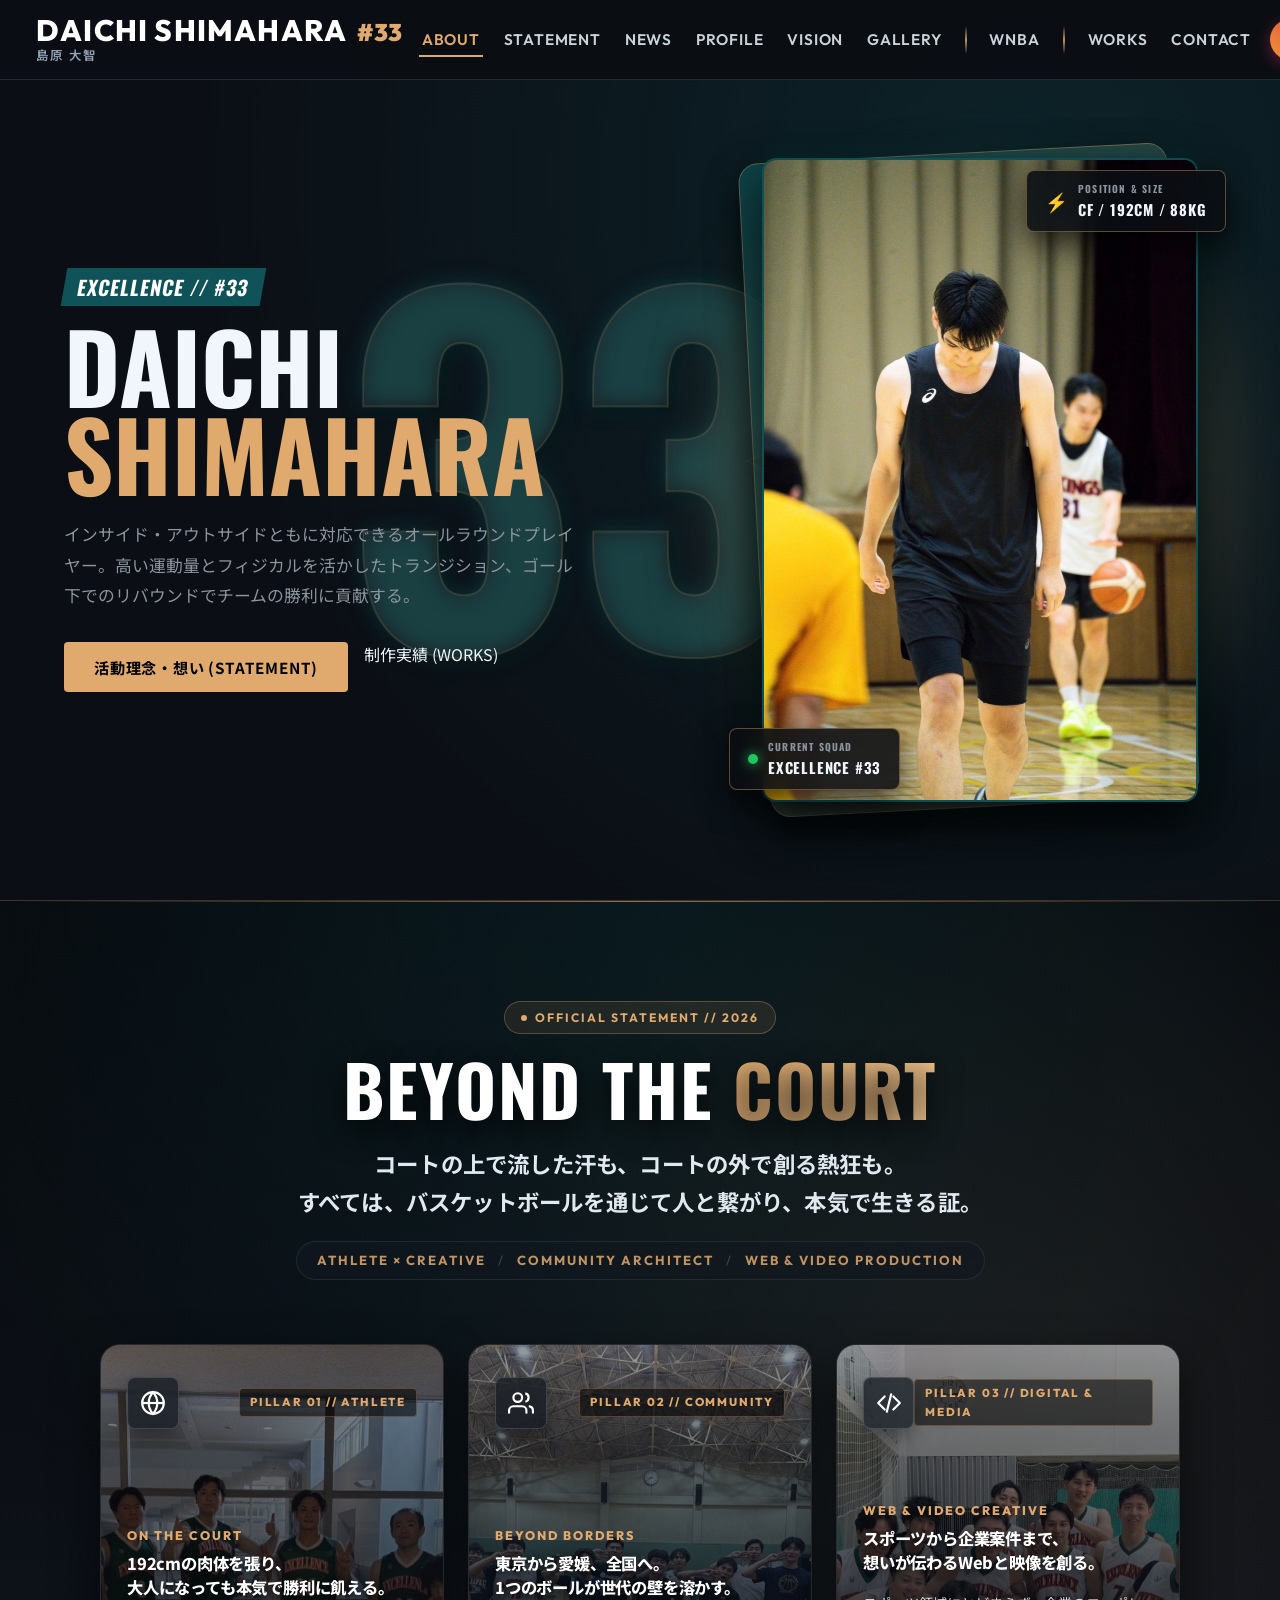
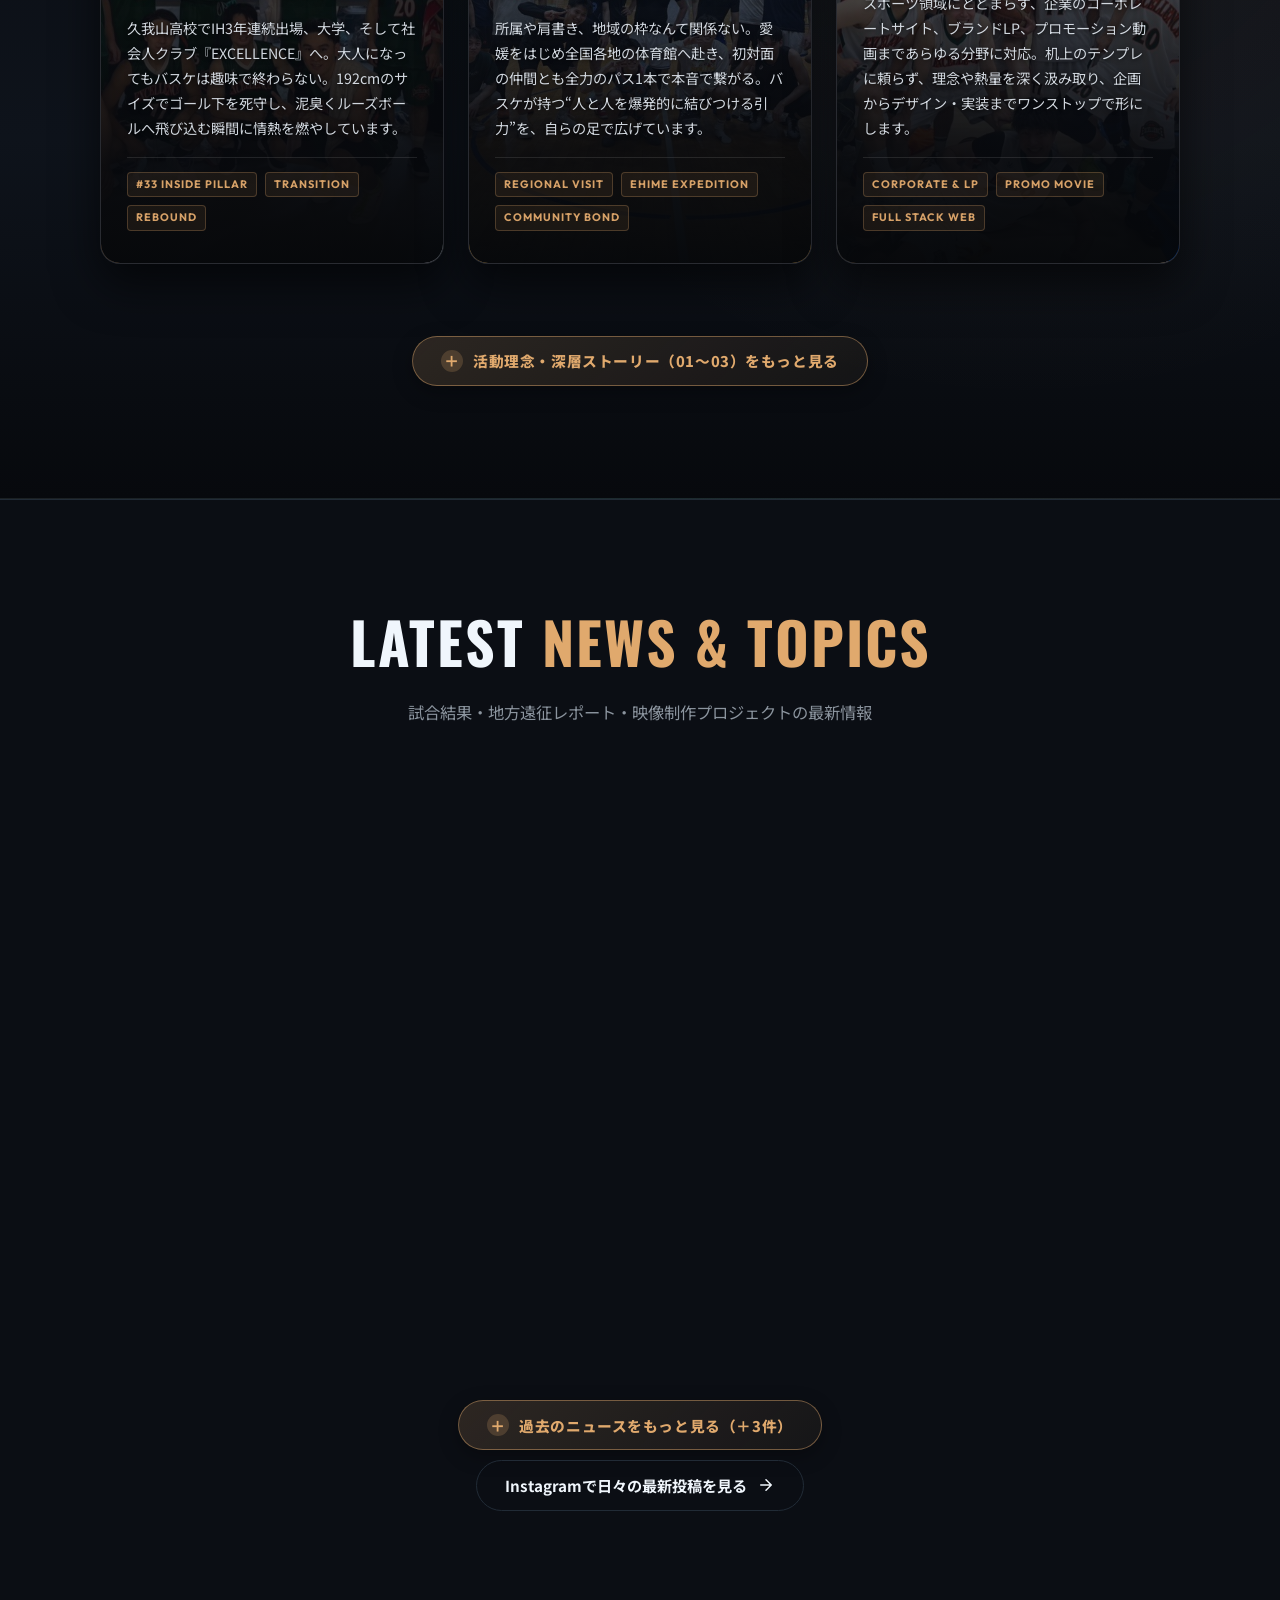
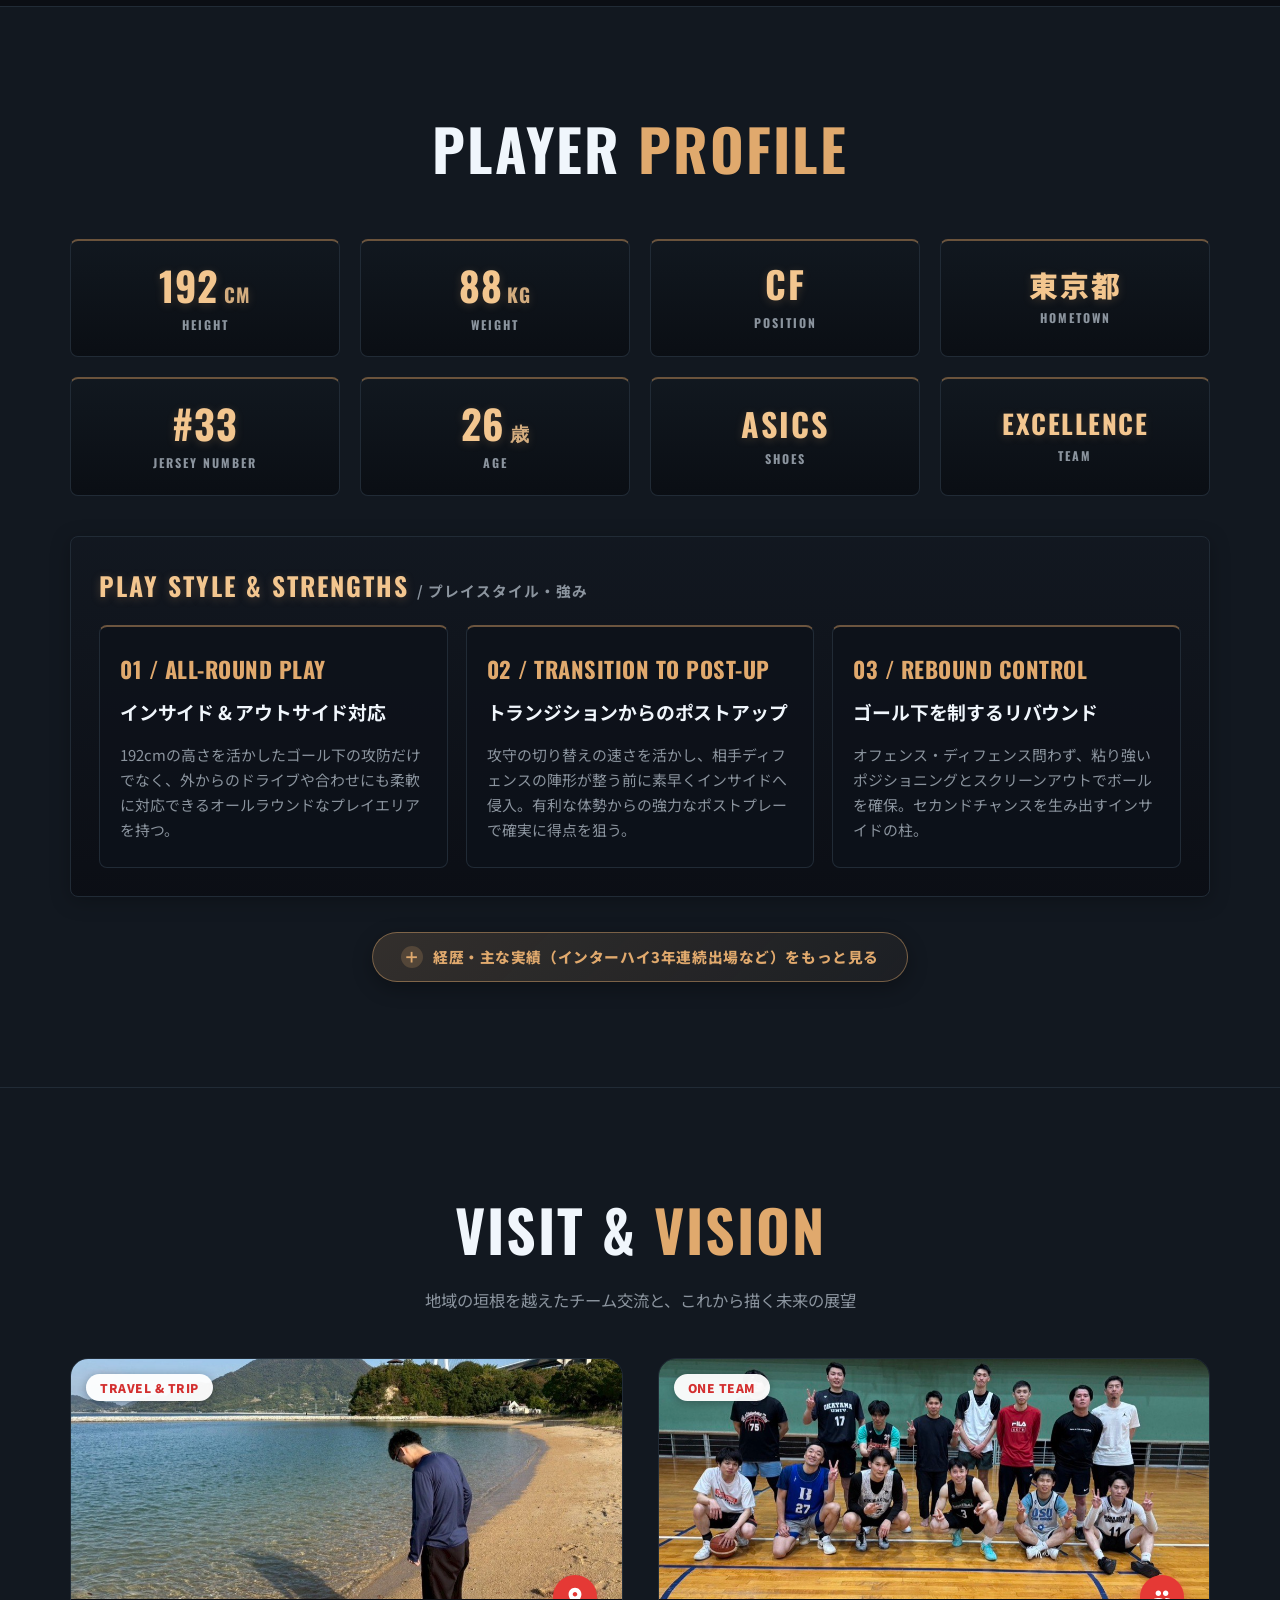
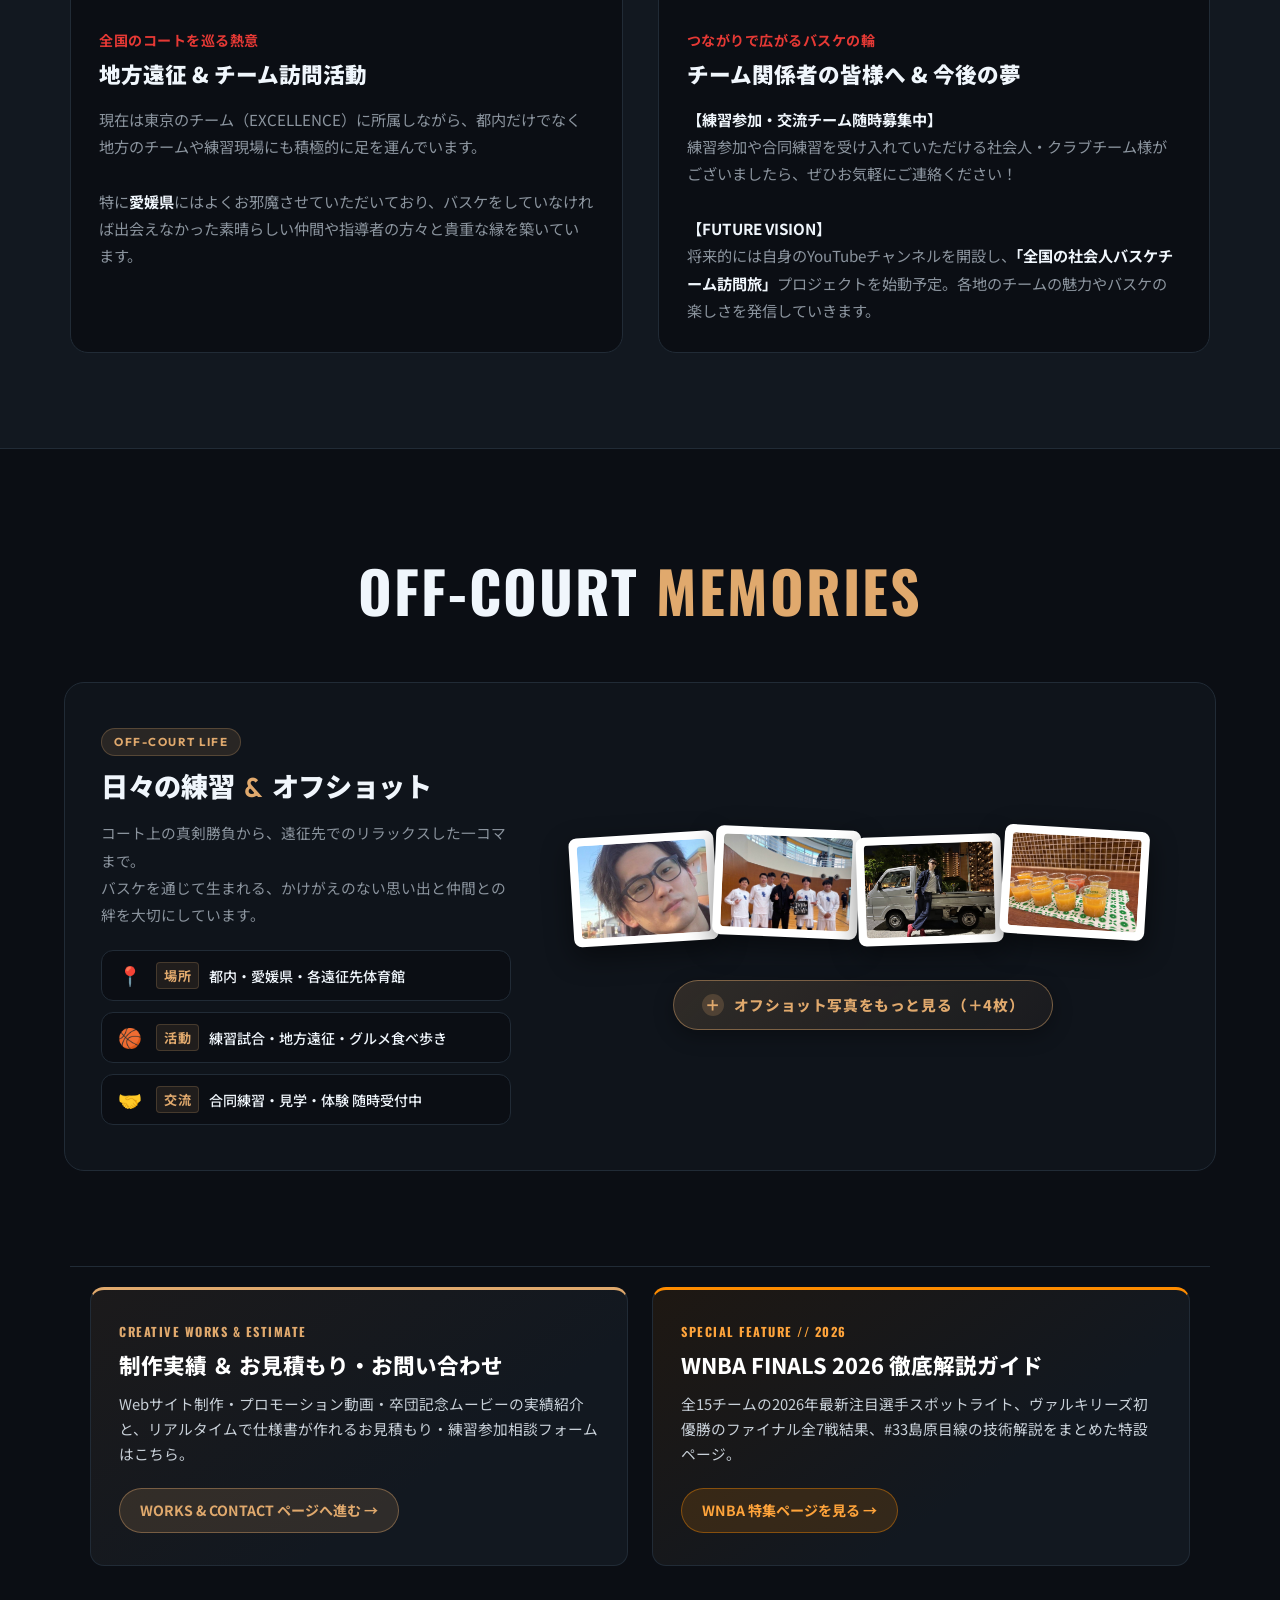
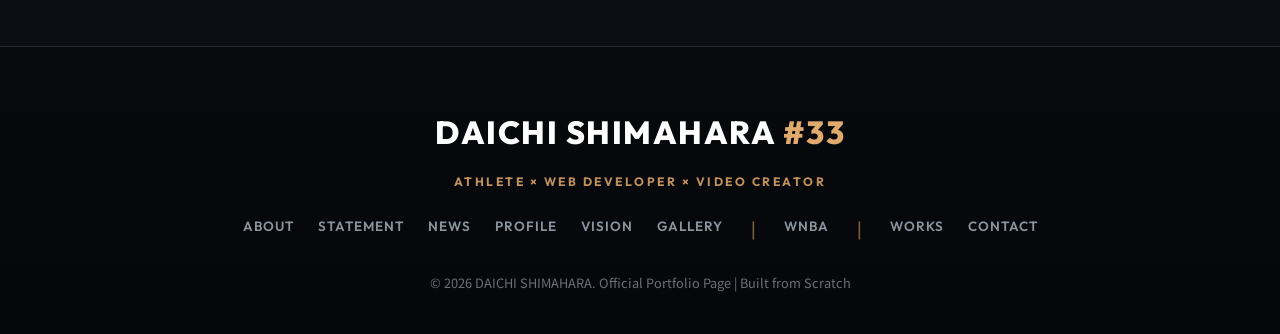
==== commit c19af5cf: "Add smooth staggered slide-down drawer animation for gallery extra photos" ====
--- a/index.html
+++ b/index.html
@@ -840,7 +840,7 @@
 
                 <!-- 右カラム：オフショット写真ギャラリー ＋ 真下の「もっと見る」ボタン -->
                 <div class="collage-photos-col">
-                    <!-- オフショット写真ギャラリー（初期4枚表示・ボタン押下で下に＋4枚展開） -->
+                    <!-- オフショット写真ギャラリー（初期表示の上段4枚） -->
                     <div class="collage-photos-grid">
                         <div class="collage-photo-item" tabindex="0" role="img" aria-label="島原大智 オフショット写真 1（練習・遠征風景）">
                             <img src="images/eLr9eA4LT82MnBISvnik9A.jpg" alt="島原大智 オフショット写真 1（練習・遠征風景）" loading="lazy" decoding="async">
@@ -854,23 +854,31 @@
                         <div class="collage-photo-item" tabindex="0" role="img" aria-label="島原大智 愛媛遠征オフショット（蛇口みかんジュース）">
                             <img src="images/ehime_mikan_juice.jpg" alt="島原大智 愛媛遠征オフショット（蛇口みかんジュース）" loading="lazy" decoding="async">
                         </div>
-                        <div class="collage-photo-item gallery-photo-extra" tabindex="0" role="img" aria-label="島原大智 オフショット写真 5（遠征先でのスナップ）">
-                            <img src="images/wwCRiC-ORKeJXwpUnWNovw.jpg" alt="島原大智 オフショット写真 5（遠征先でのスナップ）" loading="lazy" decoding="async">
-                        </div>
-                        <div class="collage-photo-item gallery-photo-extra" tabindex="0" role="img" aria-label="島原大智 オフショット写真 6（バスケ仲間との記念撮影）">
-                            <img src="images/zbICtdpkRRSUus1xPqoVEQ.jpg" alt="島原大智 オフショット写真 6（バスケ仲間との記念撮影）" loading="lazy" decoding="async">
-                        </div>
-                        <div class="collage-photo-item gallery-photo-extra" tabindex="0" role="img" aria-label="島原大智 オフショット写真 7（コートサイド風景）">
-                            <img src="images/5hWodn-VTF6pPPU5mBzwjA.jpg" alt="島原大智 オフショット写真 7（コートサイド風景）" loading="lazy" decoding="async">
-                        </div>
-                        <div class="collage-photo-item gallery-photo-extra" tabindex="0" role="img" aria-label="島原大智 オフショット写真 8（試合後のオフショット）">
-                            <img src="images/SuUS89tdQ3m_J9UOu82GOg.jpg" alt="島原大智 オフショット写真 8（試合後のオフショット）" loading="lazy" decoding="async">
-                        </div>
-                    </div>
-
-                    <!-- 写真の真下に配置：押すとすぐ上に追加4枚が展開 -->
+                    </div>
+
+                    <!-- 下方向へなめらかにスライド展開する追加4枚ドロワー -->
+                    <div class="collage-extra-drawer" id="galleryExtraDrawer" aria-hidden="true">
+                        <div class="collage-extra-drawer-inner">
+                            <div class="collage-photos-grid collage-photos-extra-grid">
+                                <div class="collage-photo-item gallery-photo-extra" tabindex="0" role="img" aria-label="島原大智 オフショット写真 5（遠征先でのスナップ）">
+                                    <img src="images/wwCRiC-ORKeJXwpUnWNovw.jpg" alt="島原大智 オフショット写真 5（遠征先でのスナップ）" loading="lazy" decoding="async">
+                                </div>
+                                <div class="collage-photo-item gallery-photo-extra" tabindex="0" role="img" aria-label="島原大智 オフショット写真 6（バスケ仲間との記念撮影）">
+                                    <img src="images/zbICtdpkRRSUus1xPqoVEQ.jpg" alt="島原大智 オフショット写真 6（バスケ仲間との記念撮影）" loading="lazy" decoding="async">
+                                </div>
+                                <div class="collage-photo-item gallery-photo-extra" tabindex="0" role="img" aria-label="島原大智 オフショット写真 7（コートサイド風景）">
+                                    <img src="images/5hWodn-VTF6pPPU5mBzwjA.jpg" alt="島原大智 オフショット写真 7（コートサイド風景）" loading="lazy" decoding="async">
+                                </div>
+                                <div class="collage-photo-item gallery-photo-extra" tabindex="0" role="img" aria-label="島原大智 オフショット写真 8（試合後のオフショット）">
+                                    <img src="images/SuUS89tdQ3m_J9UOu82GOg.jpg" alt="島原大智 オフショット写真 8（試合後のオフショット）" loading="lazy" decoding="async">
+                                </div>
+                            </div>
+                        </div>
+                    </div>
+
+                    <!-- 写真の真下に配置：押すと下にスライド展開 -->
                     <div class="more-toggle-wrap gallery-more-wrap">
-                        <button type="button" class="section-more-btn" id="galleryMoreToggleBtn" aria-expanded="false">
+                        <button type="button" class="section-more-btn" id="galleryMoreToggleBtn" aria-expanded="false" aria-controls="galleryExtraDrawer">
                             <span class="more-btn-icon">＋</span>
                             <span class="more-btn-text">オフショット写真をもっと見る（＋4枚）</span>
                         </button>
--- a/css/style.css
+++ b/css/style.css
@@ -1844,22 +1844,69 @@
   z-index: 4;
 }
 
-/* Bottom Row (subtly overlapping top row) */
-.collage-photo-item:nth-child(5) {
-  transform: rotate(2.5deg) translate(12px, -16px);
+/* Bottom Row (Smooth Slide-Down Drawer + Staggered Polaroid Reveal) */
+.collage-extra-drawer {
+  display: grid;
+  grid-template-rows: 0fr;
+  opacity: 0;
+  width: 100%;
+  pointer-events: none;
+  transition: grid-template-rows 0.55s cubic-bezier(0.22, 1, 0.36, 1),
+              opacity 0.42s ease;
+}
+
+.collage-extra-drawer.is-open {
+  grid-template-rows: 1fr;
+  opacity: 1;
+  pointer-events: auto;
+}
+
+.collage-extra-drawer-inner {
+  overflow: hidden;
+  min-height: 0;
+}
+
+.collage-photos-extra-grid {
+  padding-top: 8px;
+  padding-bottom: 20px;
+}
+
+.collage-photos-extra-grid .collage-photo-item:nth-child(1) img { object-position: center 30%; }
+.collage-photos-extra-grid .collage-photo-item:nth-child(2) img { object-position: center 25%; }
+.collage-photos-extra-grid .collage-photo-item:nth-child(3) img { object-position: center center; }
+.collage-photos-extra-grid .collage-photo-item:nth-child(4) img { object-position: center 20%; }
+
+.collage-extra-drawer:not(.is-open) .collage-photos-extra-grid .collage-photo-item {
+  transform: translateY(-28px) scale(0.92) !important;
+  opacity: 0;
+}
+
+.collage-extra-drawer.is-open .collage-photos-extra-grid .collage-photo-item {
+  opacity: 1;
+  transition: transform 0.52s cubic-bezier(0.22, 1, 0.36, 1),
+              opacity 0.42s ease,
+              box-shadow 0.35s ease;
+}
+
+.collage-extra-drawer.is-open .collage-photos-extra-grid .collage-photo-item:nth-child(1) {
+  transform: rotate(2.5deg) translate(12px, -6px);
   z-index: 2;
-}
-.collage-photo-item:nth-child(6) {
-  transform: rotate(-3deg) translate(2px, -22px);
+  transition-delay: 0.03s;
+}
+.collage-extra-drawer.is-open .collage-photos-extra-grid .collage-photo-item:nth-child(2) {
+  transform: rotate(-3deg) translate(2px, -10px);
   z-index: 3;
-}
-.collage-photo-item:nth-child(7) {
-  transform: rotate(3deg) translate(-8px, -15px);
+  transition-delay: 0.09s;
+}
+.collage-extra-drawer.is-open .collage-photos-extra-grid .collage-photo-item:nth-child(3) {
+  transform: rotate(3deg) translate(-8px, -5px);
   z-index: 4;
-}
-.collage-photo-item:nth-child(8) {
-  transform: rotate(-2.5deg) translate(-18px, -20px);
+  transition-delay: 0.15s;
+}
+.collage-extra-drawer.is-open .collage-photos-extra-grid .collage-photo-item:nth-child(4) {
+  transform: rotate(-2.5deg) translate(-18px, -8px);
   z-index: 5;
+  transition-delay: 0.21s;
 }
 
 /* Hover elevation: straightens and elevates above neighbors */
@@ -5773,12 +5820,8 @@
   animation: moreBoxExpand 0.32s ease-out;
 }
 
-/* Extra News Cards (4-6) & Extra Gallery Photos (5-8) collapsed by default */
+/* Extra News Cards (4-6) collapsed by default */
 .news-grid:not(.show-all-news) .news-card-extra {
-  display: none !important;
-}
-
-.collage-photos-grid:not(.show-all-photos) .gallery-photo-extra {
   display: none !important;
 }
 
@@ -5934,11 +5977,12 @@
     padding: 6px 2px !important;
   }
 
-  .collage-photos-grid > .collage-photo-item {
+  .collage-photos-grid > .collage-photo-item,
+  .collage-extra-drawer.is-open .collage-photos-extra-grid .collage-photo-item:nth-child(n) {
     width: 100%;
     max-width: 100%;
     aspect-ratio: 4 / 3;
-    transform: none !important;
+    transform: translateY(0) scale(1);
   }
 
   /* 3. Mobile Spacing, Padding & Margin Optimization */
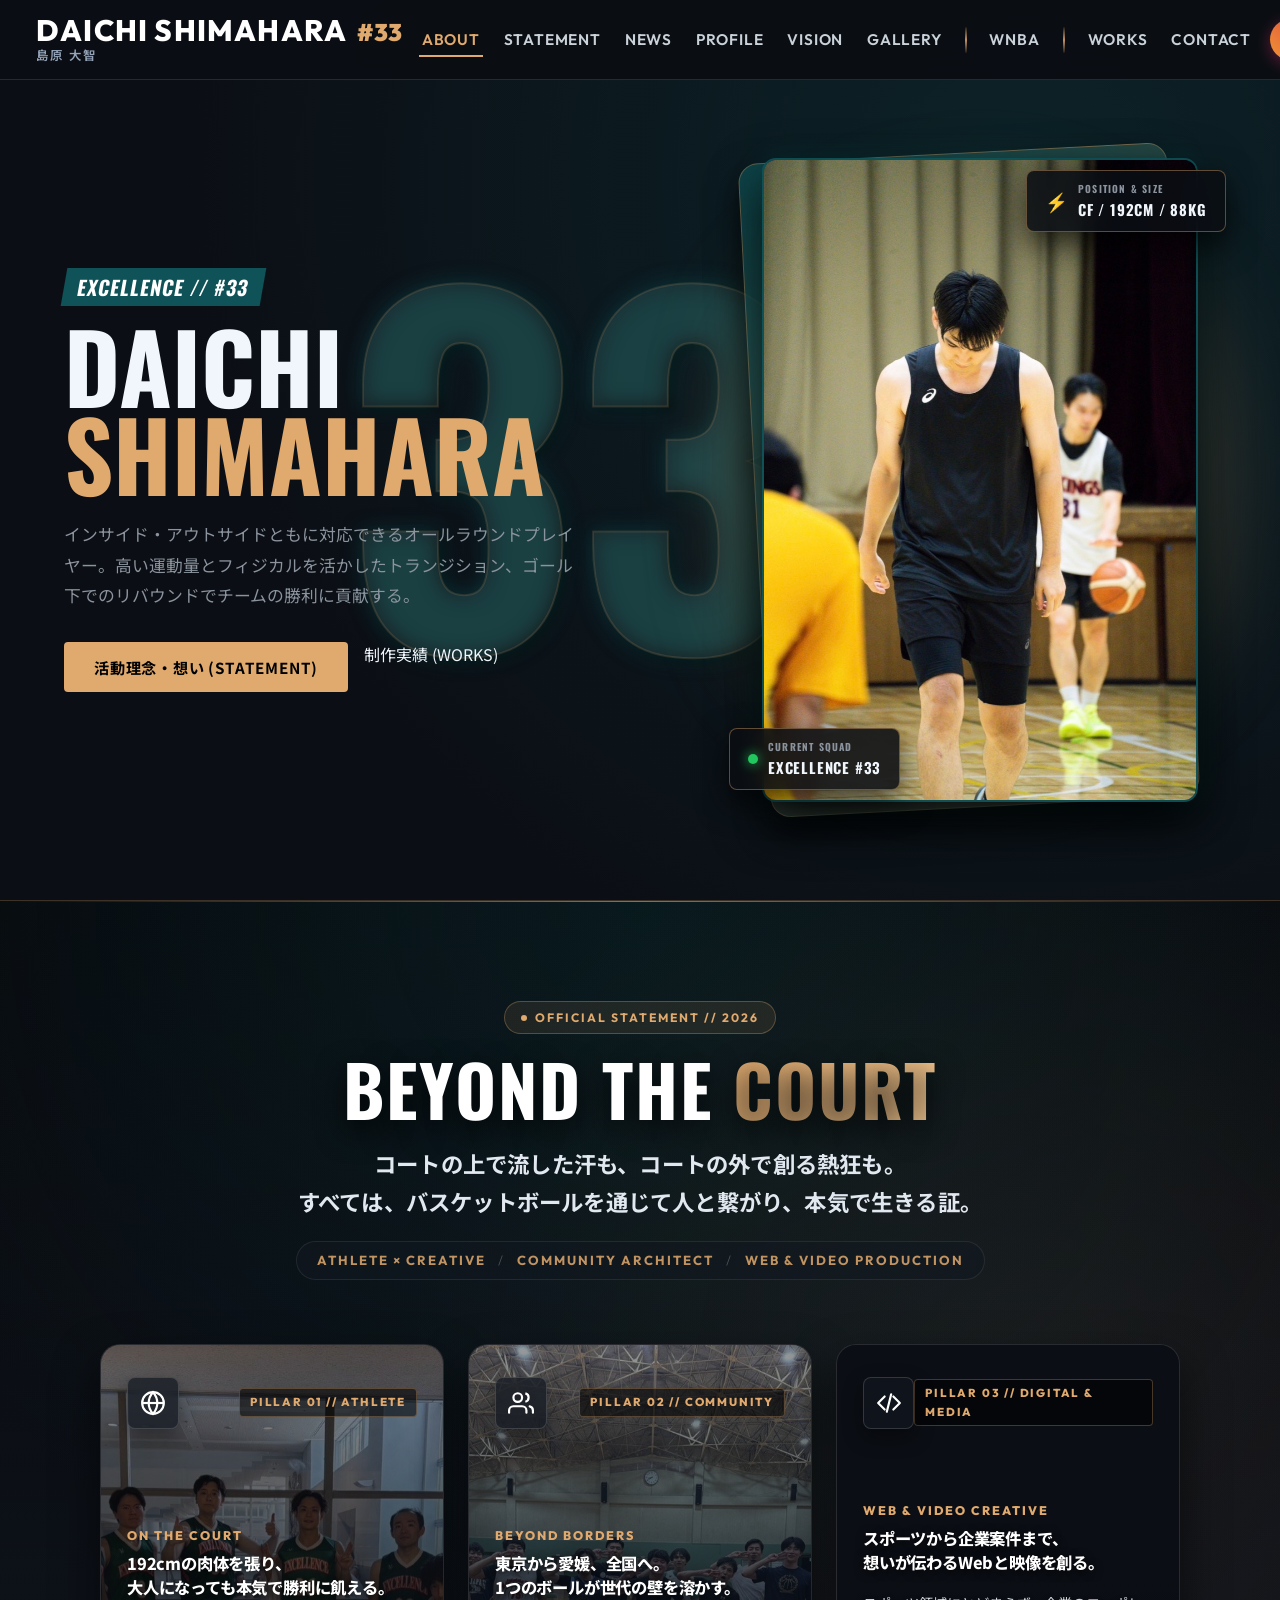
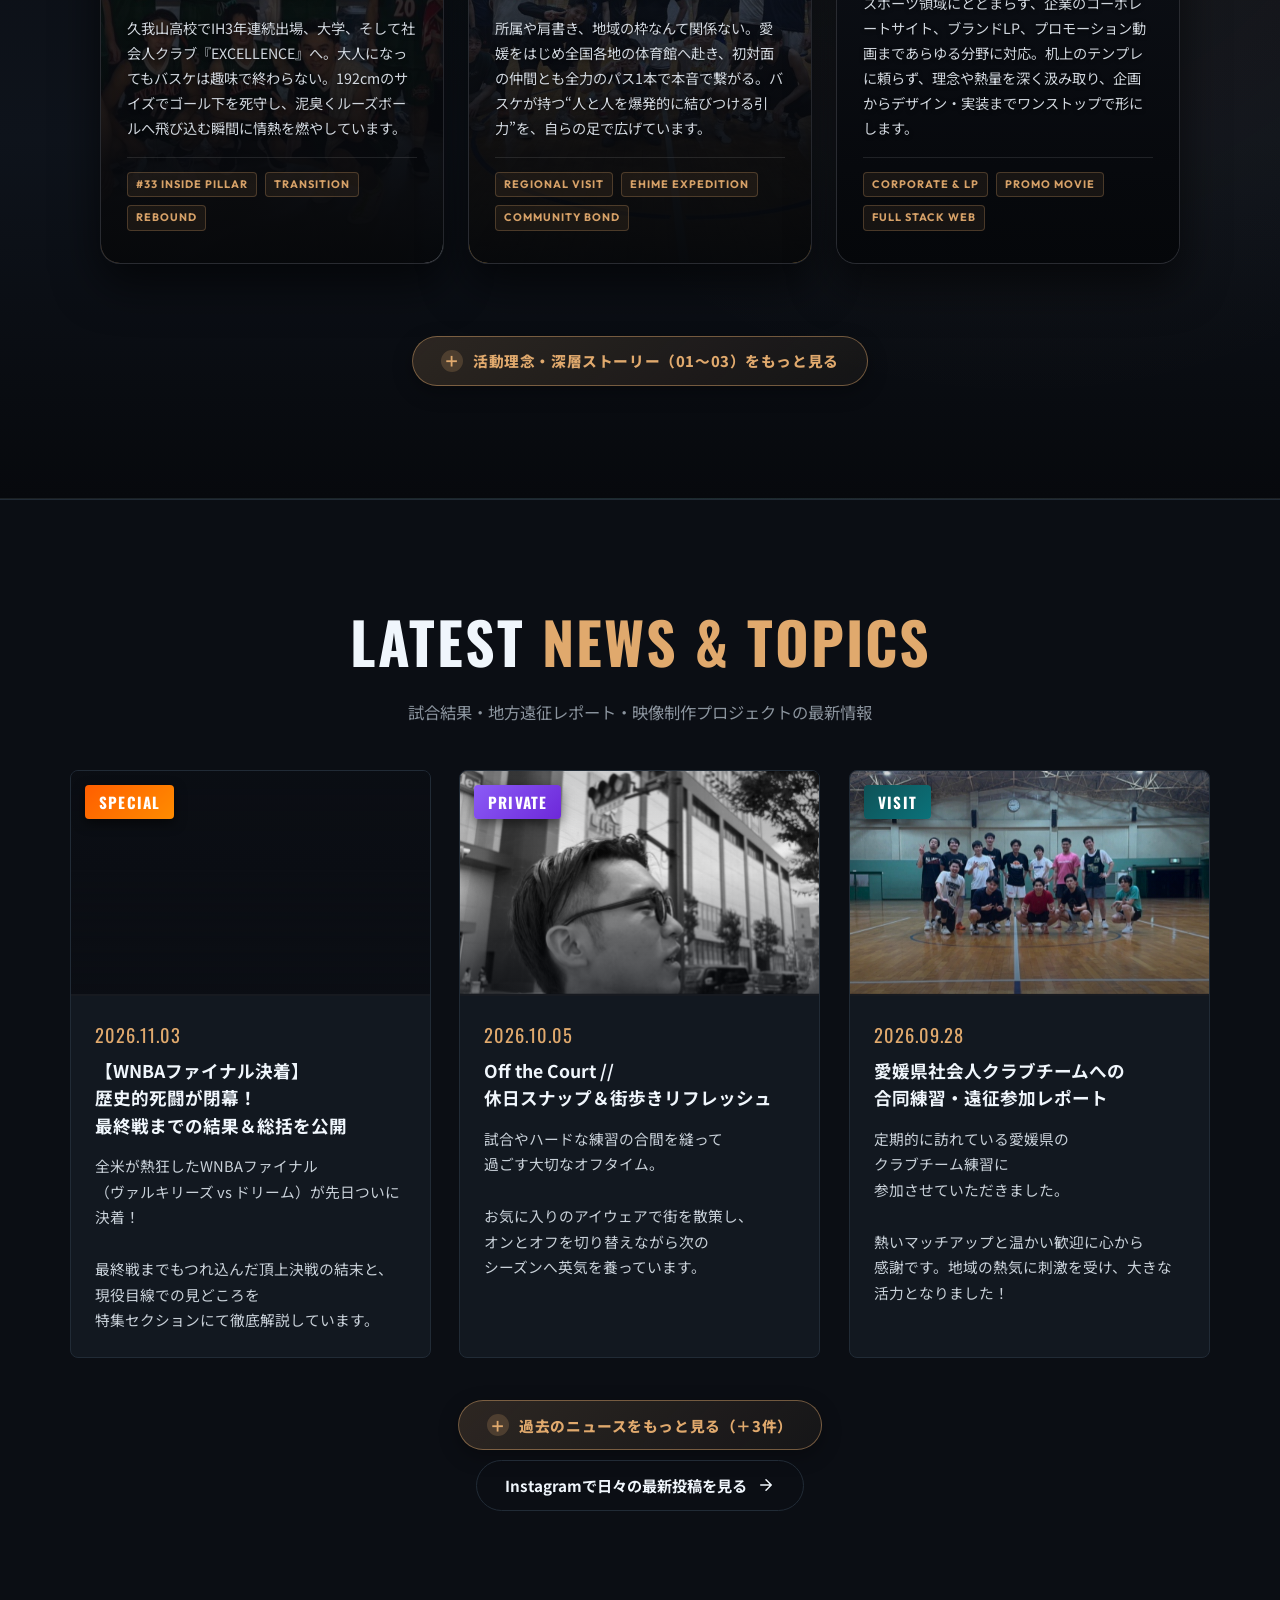
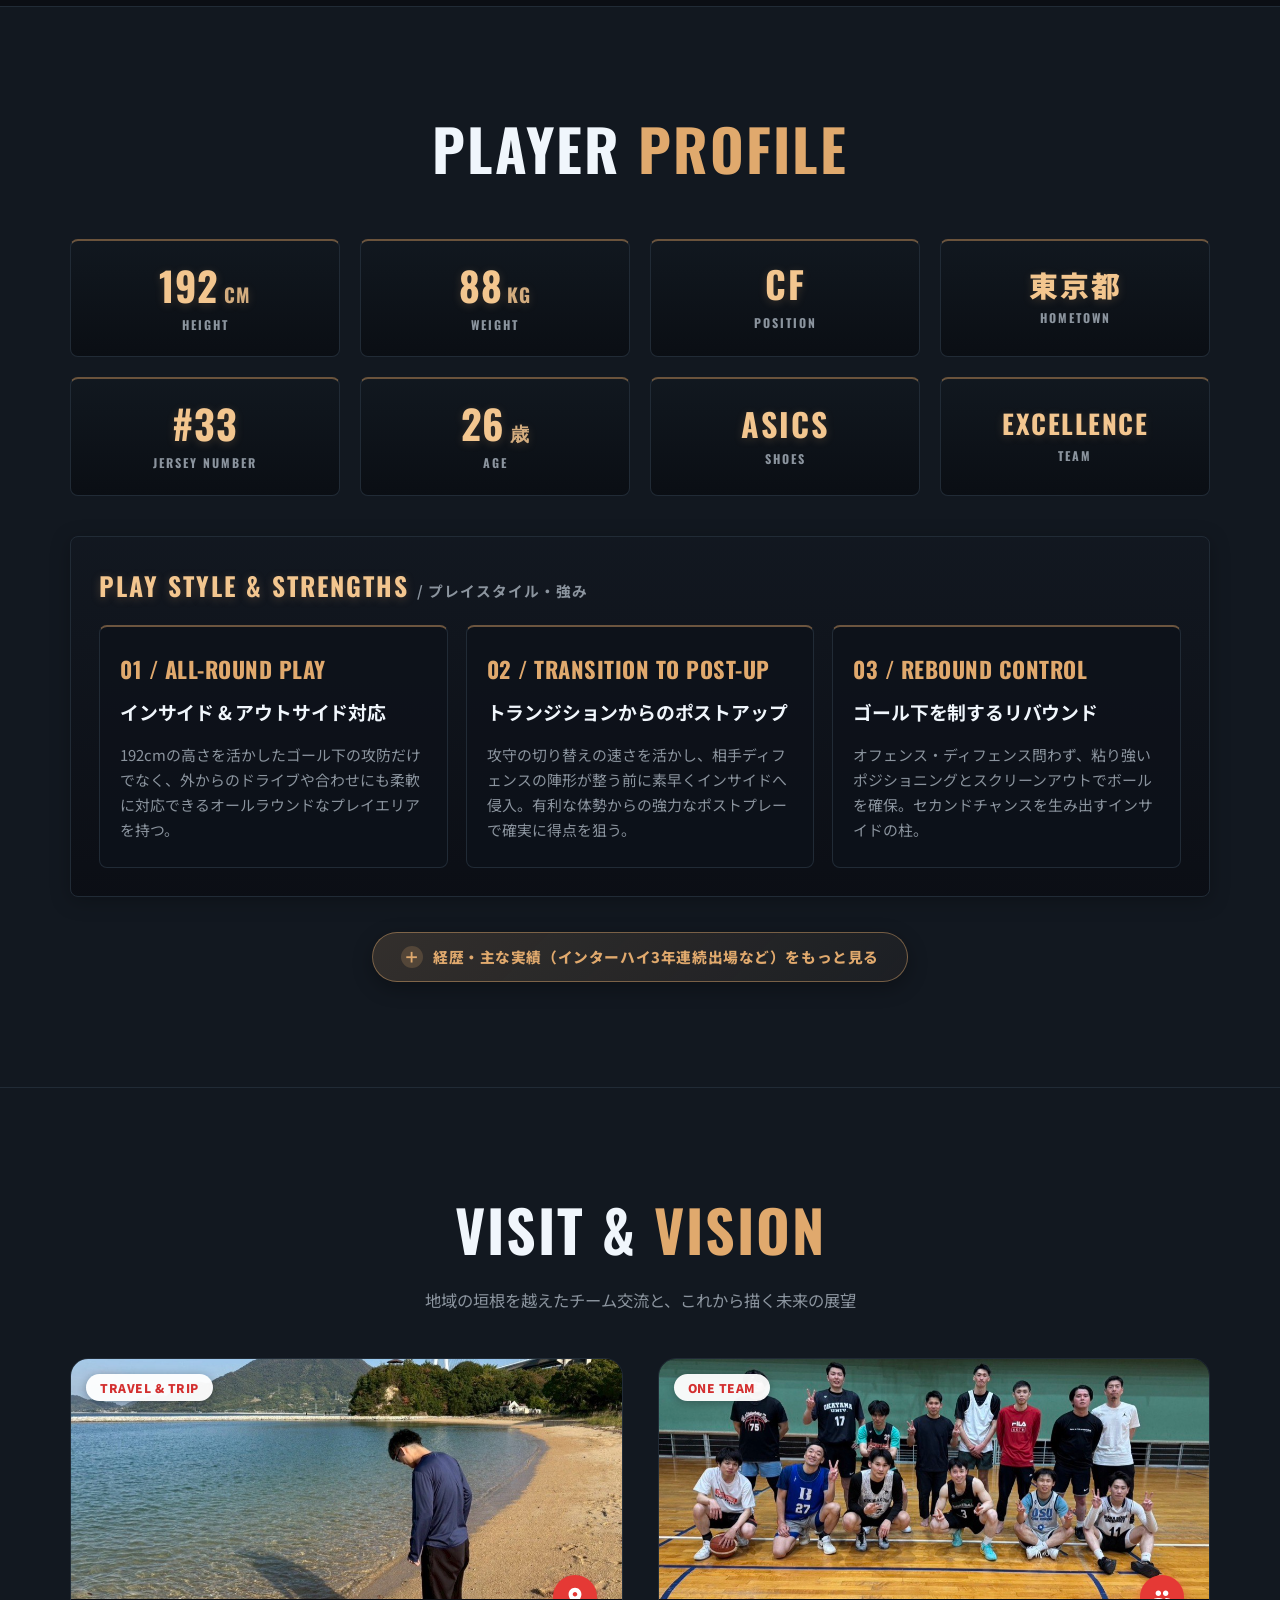
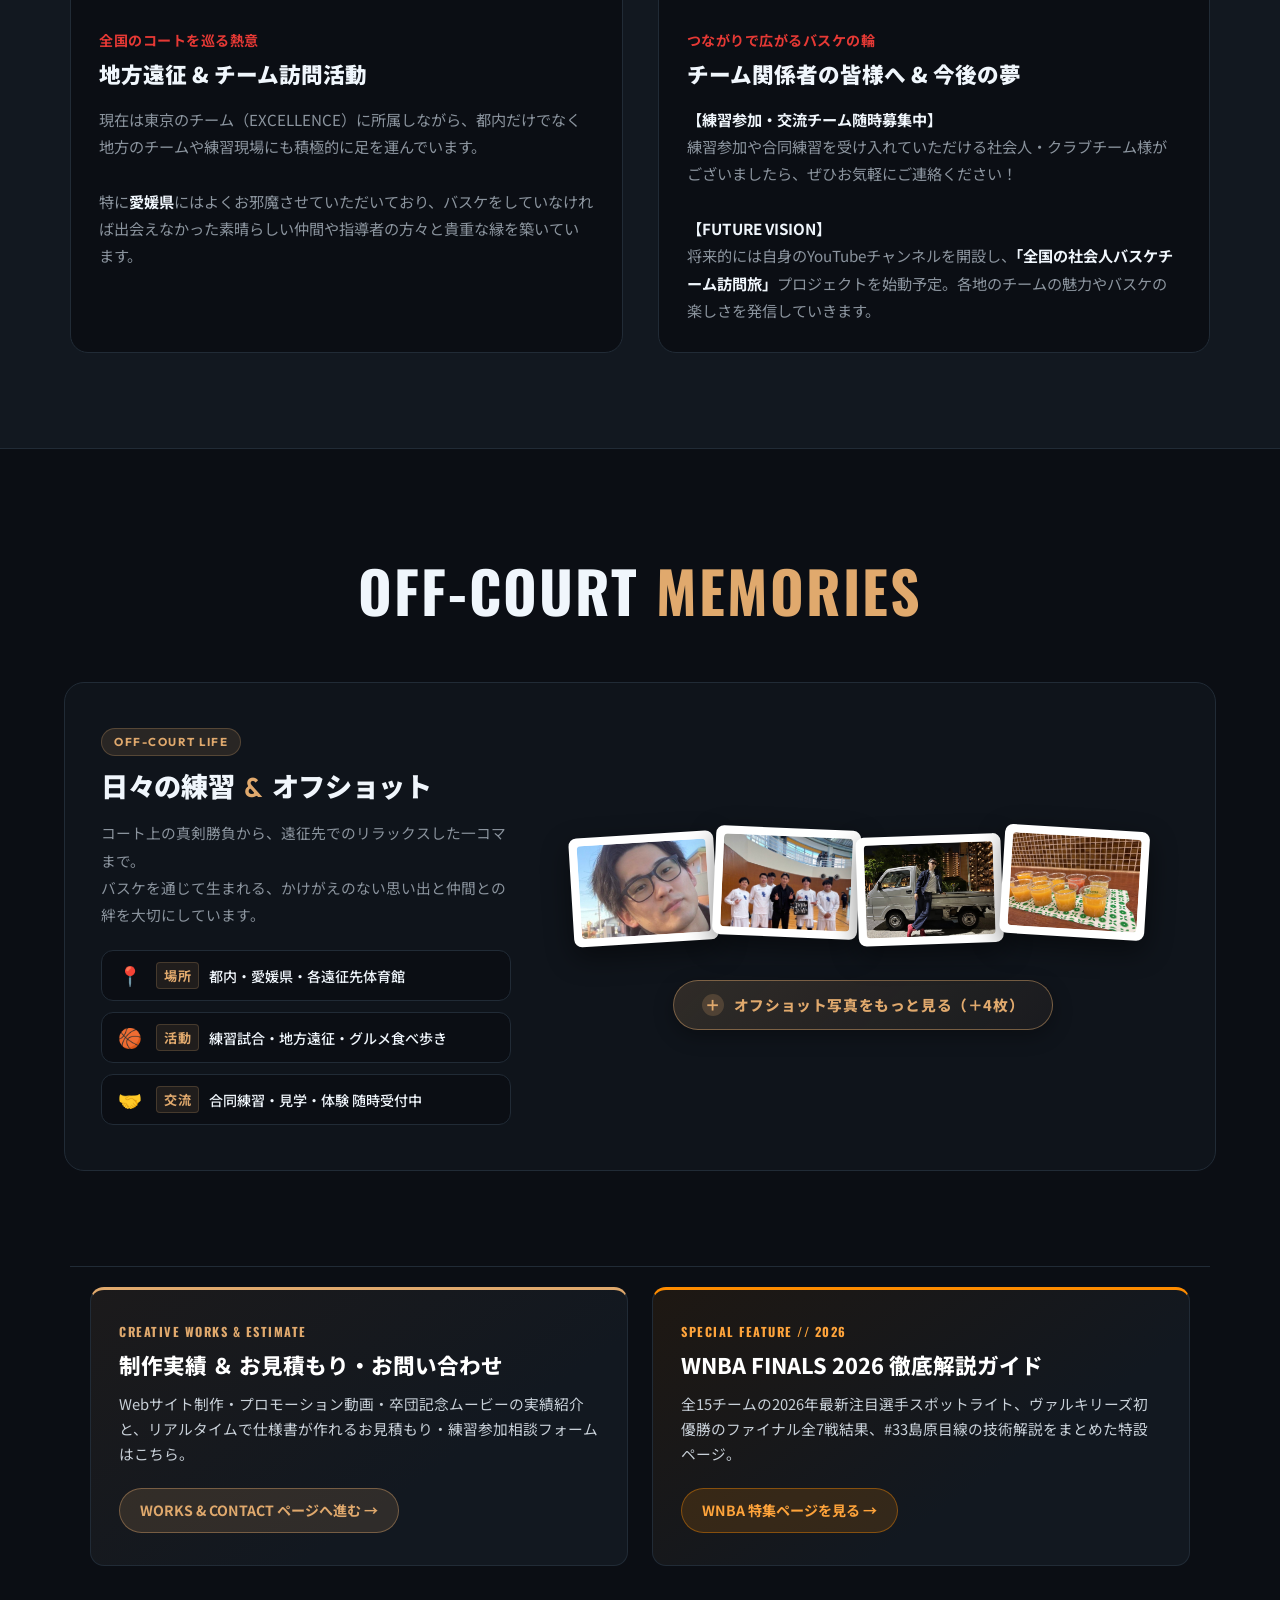
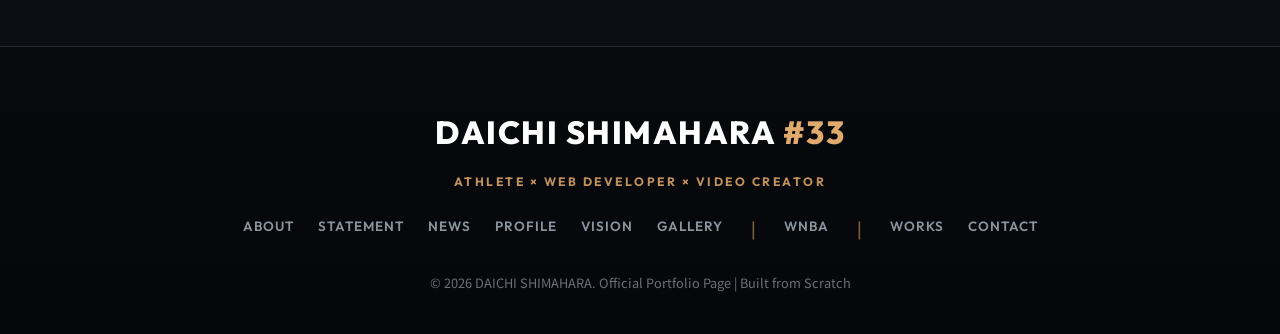
==== commit a5c277c0: "Build creator-only photo & site management console (admin.html) with auto Retina optimization" ====
--- a/index.html
+++ b/index.html
@@ -192,7 +192,7 @@
                 <div class="hero-img-aura" aria-hidden="true"></div>
                 <div class="hero-img-backdrop" aria-hidden="true"></div>
                 <div class="hero-img-frame">
-                    <img src="images/IMG_8532.jpg" alt="島原大智 ポートレート写真" class="hero-img" width="540" height="680" fetchpriority="high" decoding="async">
+                    <img src="images/IMG_8532.jpg" alt="島原大智 ポートレート写真" class="hero-img" data-photo-slot="hero" width="540" height="680" fetchpriority="high" decoding="async">
                 </div>
                 <!-- 浮遊プレイヤーステータスカード（左下） -->
                 <div class="hero-floating-badge badge-bottom-left" aria-hidden="true">
@@ -248,7 +248,7 @@
                     <!-- CARD 1: ON THE COURT -->
                     <article class="story-card card-play">
                         <div class="story-card-bg-wrap">
-                            <img src="images/nCodfH6uTi-zfORtPWL2Kw.jpg" alt="EXCELLENCEでの試合・チーム風景" class="story-card-bg" loading="lazy" decoding="async">
+                            <img src="images/nCodfH6uTi-zfORtPWL2Kw.jpg" alt="EXCELLENCEでの試合・チーム風景" class="story-card-bg" data-photo-slot="statement_1" loading="lazy" decoding="async">
                             <div class="story-card-overlay"></div>
                         </div>
                         <div class="story-card-content">
@@ -280,7 +280,7 @@
                     <!-- CARD 2: BEYOND BORDERS -->
                     <article class="story-card card-connect">
                         <div class="story-card-bg-wrap">
-                            <img src="images/ehime_team_salute.jpg" alt="愛媛県クラブチームとの練習・交流風景" class="story-card-bg" loading="lazy" decoding="async">
+                            <img src="images/ehime_team_salute.jpg" alt="愛媛県クラブチームとの練習・交流風景" class="story-card-bg" data-photo-slot="statement_2" loading="lazy" decoding="async">
                             <div class="story-card-overlay"></div>
                         </div>
                         <div class="story-card-content">
@@ -313,7 +313,7 @@
                     <!-- CARD 3: CREATIVE & WEB -->
                     <article class="story-card card-creative">
                         <div class="story-card-bg-wrap">
-                            <img src="images/IwPsWPFURlSngd9m60T98w.jpg" alt="チームの熱量とストーリーを表現する一枚" class="story-card-bg" loading="lazy" decoding="async">
+                            <img src="images/IwPsWPFURlSngd9m60T98w.jpg" alt="チームの熱量とストーリーを表現する一枚" class="story-card-bg" data-photo-slot="statement_3" loading="lazy" decoding="async">
                             <div class="story-card-overlay"></div>
                         </div>
                         <div class="story-card-content">
@@ -761,7 +761,7 @@
                 <!-- 遠征・チーム訪問カード -->
                 <article class="vision-card">
                     <div class="vision-card-img-wrapper">
-                        <img src="images/5wmlkUItSNWx0Gh7hiKayw.jpg" alt="地方遠征 & 海辺での一枚" loading="lazy" decoding="async">
+                        <img src="images/5wmlkUItSNWx0Gh7hiKayw.jpg" alt="地方遠征 & 海辺での一枚" data-photo-slot="vision_1" loading="lazy" decoding="async">
                         <span class="vision-card-tag-badge">TRAVEL &amp; TRIP</span>
                         <div class="vision-card-icon-badge" aria-hidden="true">
                             <svg viewBox="0 0 24 24"><path d="M12 2C8.13 2 5 5.13 5 9c0 5.25 7 13 7 13s7-7.75 7-13c0-3.87-3.13-7-7-7zm0 9.5c-1.38 0-2.5-1.12-2.5-2.5s1.12-2.5 2.5-2.5 2.5 1.12 2.5 2.5-1.12 2.5-2.5 2.5z"/></svg>
@@ -780,7 +780,7 @@
                 <!-- ビジョン & チーム募集カード -->
                 <article class="vision-card">
                     <div class="vision-card-img-wrapper">
-                        <img src="images/mRke21uCSjeQj7z8Q57I-Q.jpg" alt="黒ユニフォーム チーム集合写真" loading="lazy" decoding="async">
+                        <img src="images/mRke21uCSjeQj7z8Q57I-Q.jpg" alt="黒ユニフォーム チーム集合写真" data-photo-slot="vision_2" loading="lazy" decoding="async">
                         <span class="vision-card-tag-badge">ONE TEAM</span>
                         <div class="vision-card-icon-badge" aria-hidden="true">
                             <svg viewBox="0 0 24 24"><path d="M16 11c1.66 0 2.99-1.34 2.99-3S17.66 5 16 5c-1.66 0-3 1.34-3 3s1.34 3 3 3zm-8 0c1.66 0 2.99-1.34 2.99-3S9.66 5 8 5C6.34 5 5 6.34 5 8s1.34 3 3 3zm0 2c-2.33 0-7 1.17-7 3.5V19h14v-2.5c0-2.33-4.67-3.5-7-3.5zm8 0c-.29 0-.62.02-.97.05 1.16.84 1.97 1.97 1.97 3.45V19h6v-2.5c0-2.33-4.67-3.5-7-3.5z"/></svg>
@@ -841,7 +841,7 @@
                 <!-- 右カラム：オフショット写真ギャラリー ＋ 真下の「もっと見る」ボタン -->
                 <div class="collage-photos-col">
                     <!-- オフショット写真ギャラリー（初期表示の上段4枚） -->
-                    <div class="collage-photos-grid">
+                    <div class="collage-photos-grid" id="galleryMainGrid">
                         <div class="collage-photo-item" tabindex="0" role="img" aria-label="島原大智 オフショット写真 1（練習・遠征風景）">
                             <img src="images/eLr9eA4LT82MnBISvnik9A.jpg" alt="島原大智 オフショット写真 1（練習・遠征風景）" loading="lazy" decoding="async">
                         </div>
@@ -859,7 +859,7 @@
                     <!-- 下方向へなめらかにスライド展開する追加4枚ドロワー -->
                     <div class="collage-extra-drawer" id="galleryExtraDrawer" aria-hidden="true">
                         <div class="collage-extra-drawer-inner">
-                            <div class="collage-photos-grid collage-photos-extra-grid">
+                            <div class="collage-photos-grid collage-photos-extra-grid" id="galleryExtraGrid">
                                 <div class="collage-photo-item gallery-photo-extra" tabindex="0" role="img" aria-label="島原大智 オフショット写真 5（遠征先でのスナップ）">
                                     <img src="images/wwCRiC-ORKeJXwpUnWNovw.jpg" alt="島原大智 オフショット写真 5（遠征先でのスナップ）" loading="lazy" decoding="async">
                                 </div>
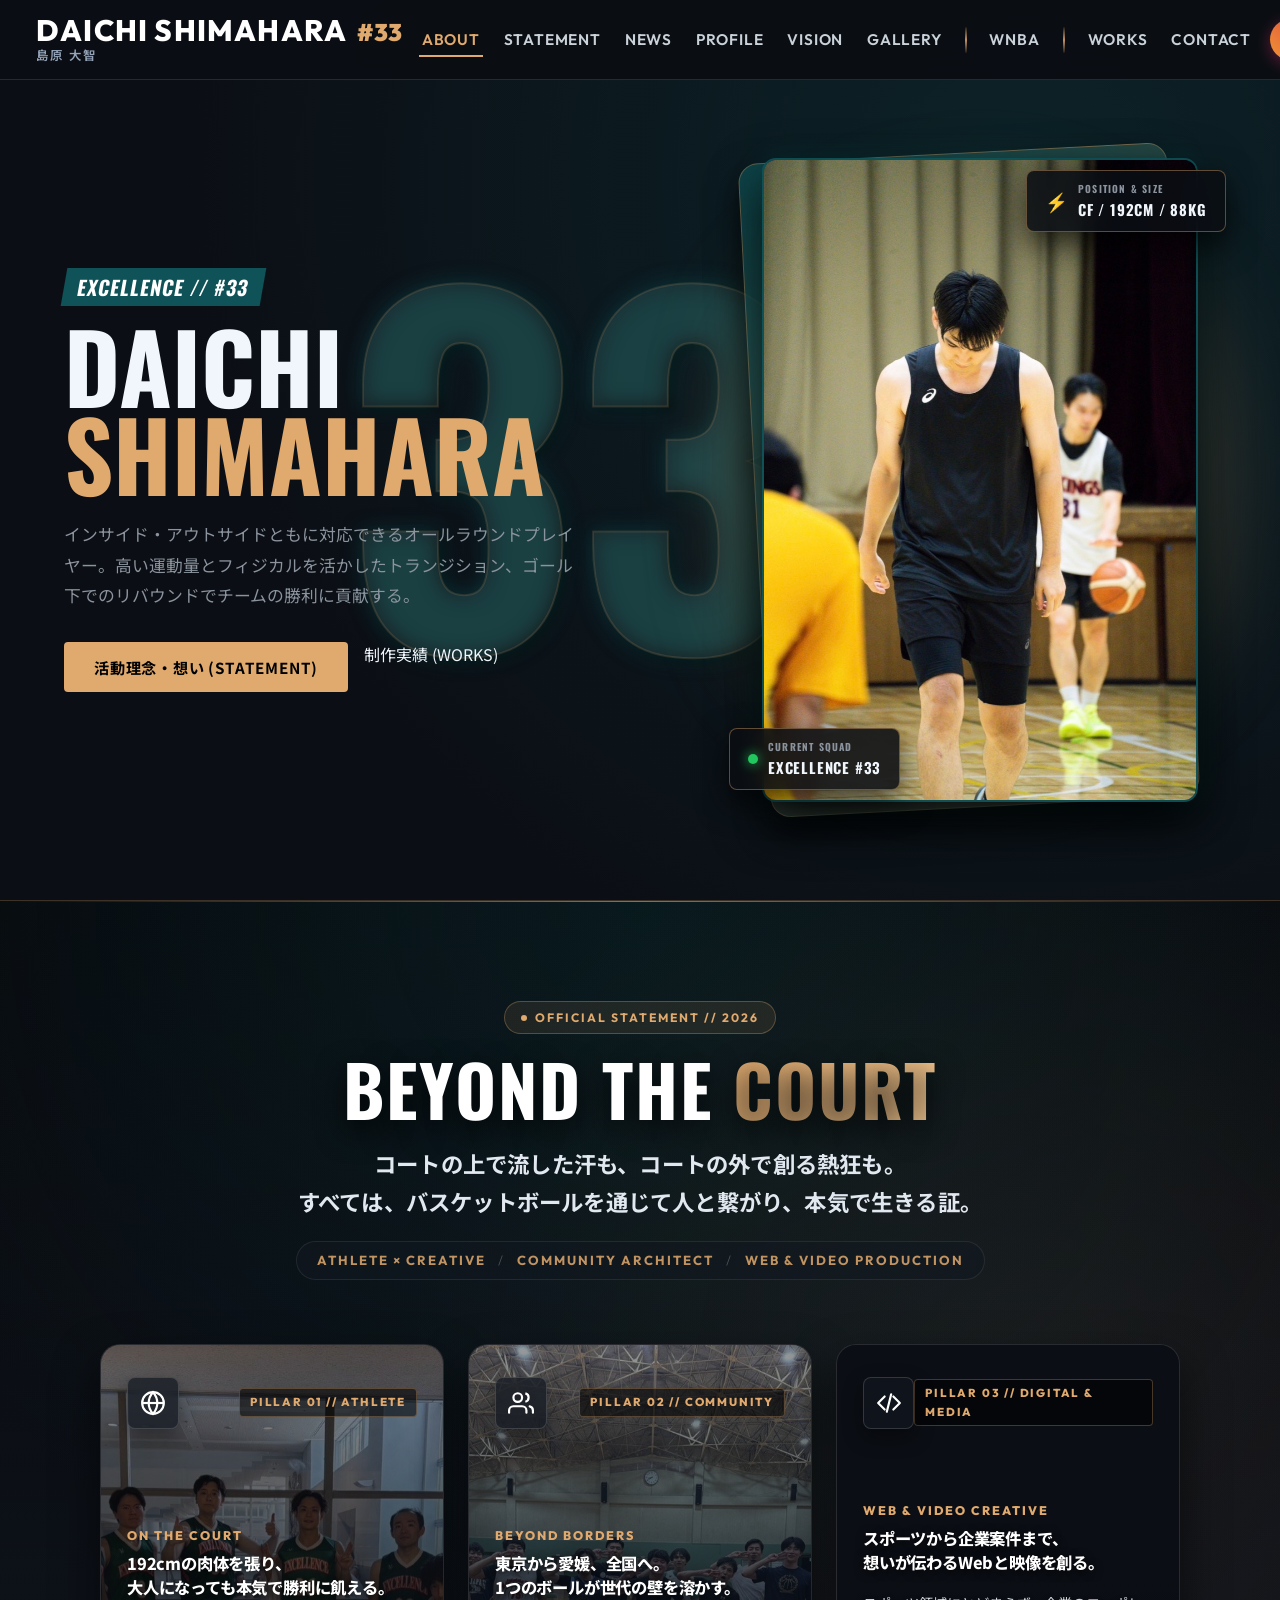
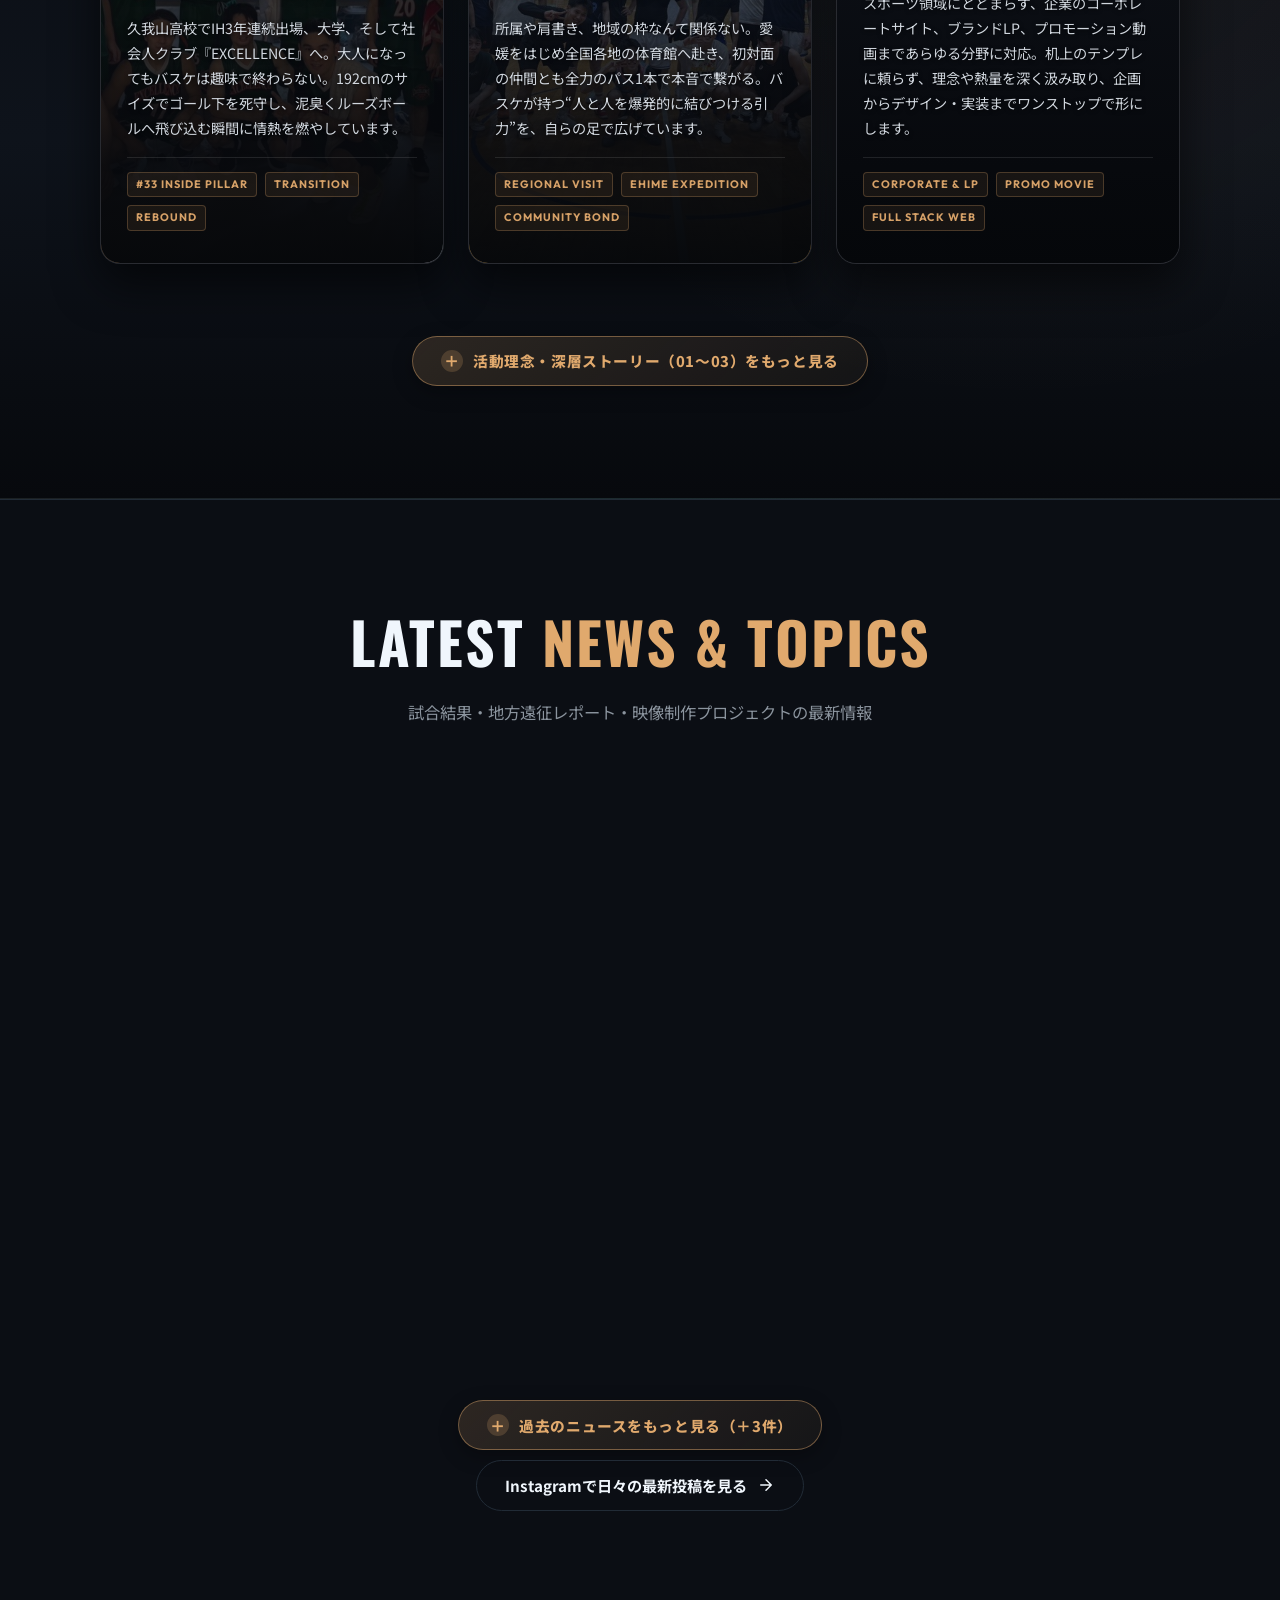
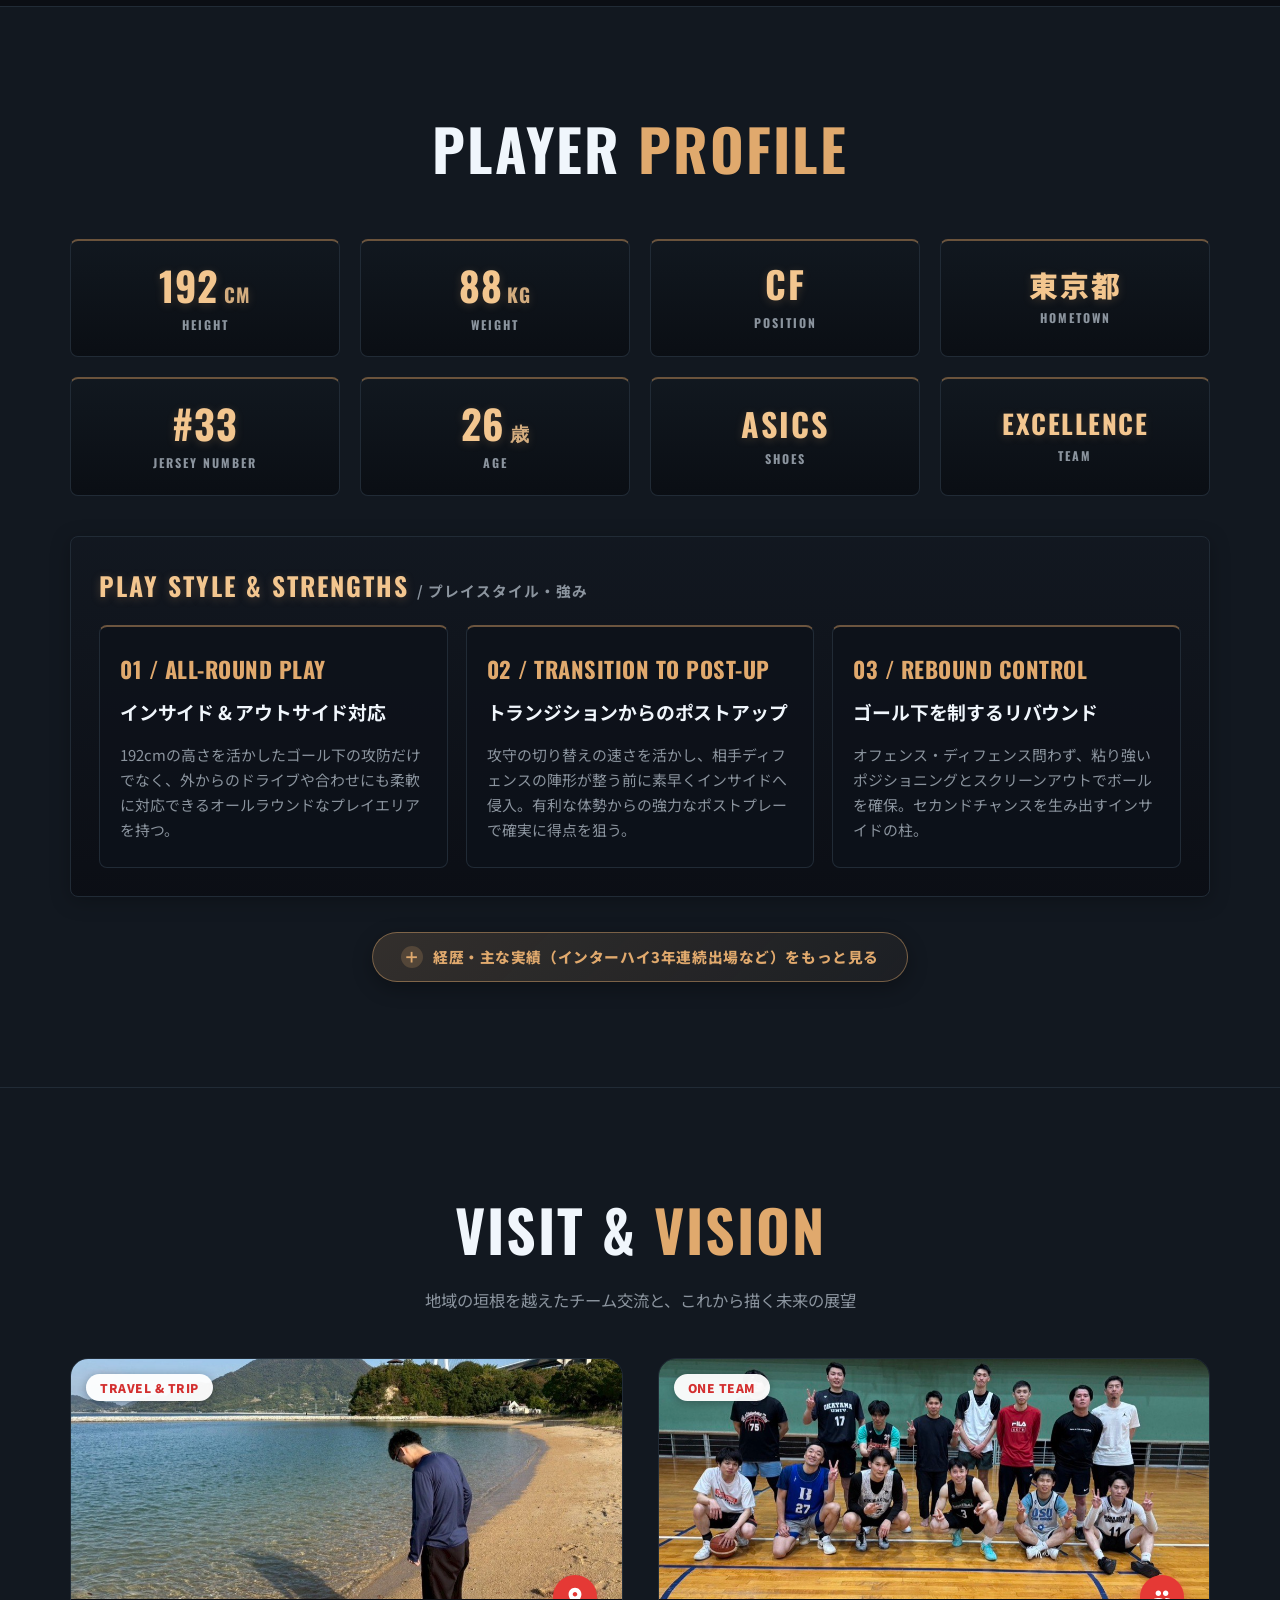
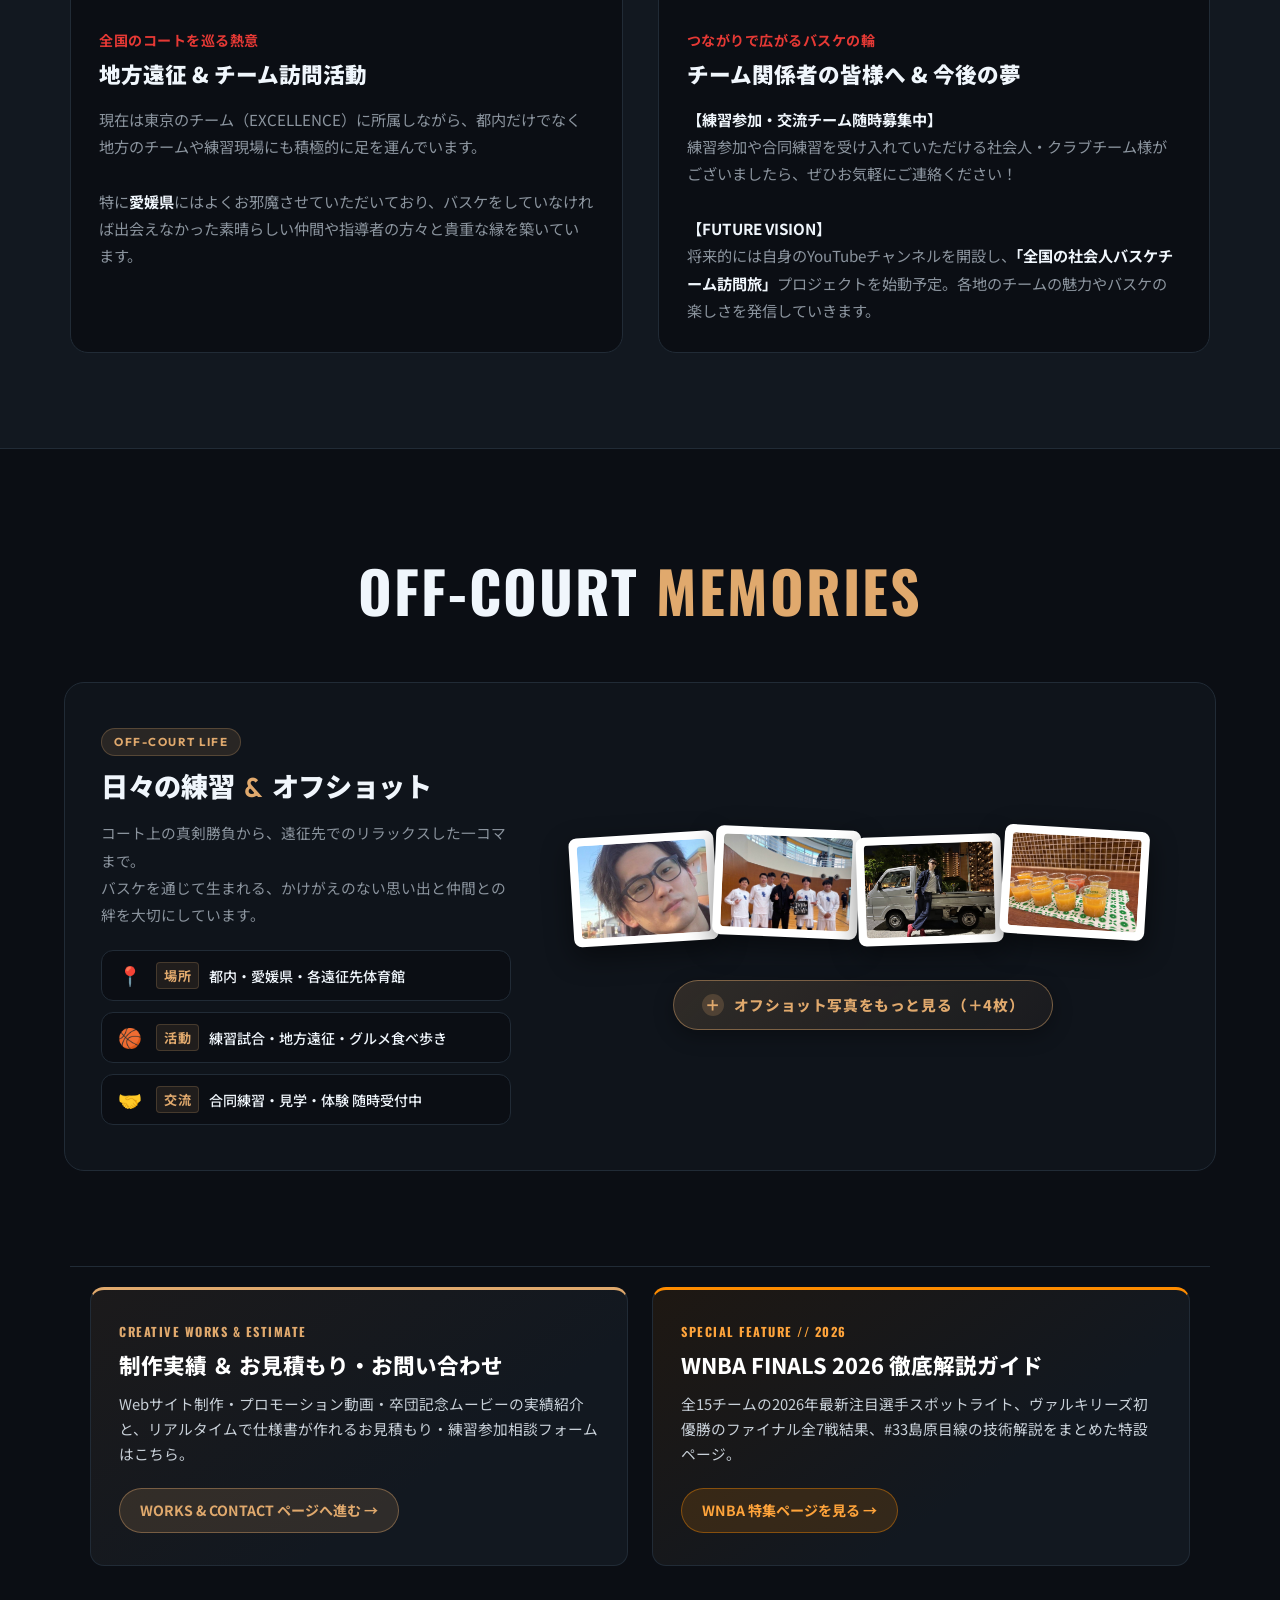
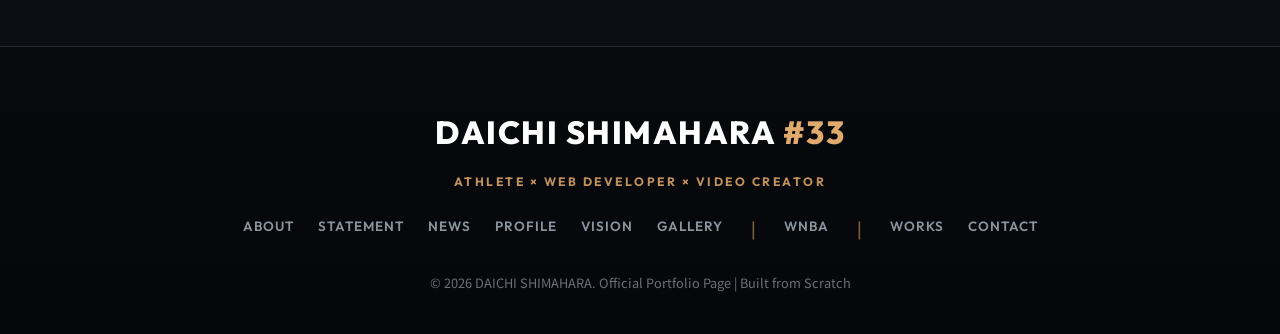
==== commit 05e0141d: "Add AI copywriting assistant (3-pattern auto-generator) and visual text editing to admin.html" ====
--- a/index.html
+++ b/index.html
@@ -178,9 +178,9 @@
         <section class="hero" id="about" aria-label="メインビジュアル">
             <div class="number-bg" aria-hidden="true">33</div>
             <div class="hero-text">
-                <span class="hero-tag">EXCELLENCE // #33</span>
+                <span class="hero-tag" data-text-slot="hero_tag">EXCELLENCE // #33</span>
                 <h1 class="hero-title">DAICHI<br><span>SHIMAHARA</span><span class="sr-only">（島原大智 #33 | 社会人バスケットボール選手・Web＆映像クリエイター）</span></h1>
-                <p class="hero-desc">
+                <p class="hero-desc" data-text-slot="hero_desc">
                     インサイド・アウトサイドともに対応できるオールラウンドプレイヤー。高い運動量とフィジカルを活かしたトランジション、ゴール下でのリバウンドでチームの勝利に貢献する。
                 </p>
                 <div class="btn-group">
@@ -225,7 +225,7 @@
                     <h2 class="philosophy-main-title" id="heading-statement">
                         BEYOND THE <span>COURT</span>
                     </h2>
-                    <p class="philosophy-sub-headline">
+                    <p class="philosophy-sub-headline" data-text-slot="statement_sub">
                         コートの上で流した汗も、コートの外で創る熱狂も。<br>
                         すべては、バスケットボールを通じて人と繋がり、本気で生きる証。
                     </p>
@@ -264,8 +264,8 @@
                             </div>
                             <div class="story-card-body">
                                 <span class="story-card-eyebrow">ON THE COURT</span>
-                                <h3 class="story-card-title">192cmの肉体を張り、<br>大人になっても本気で勝利に飢える。</h3>
-                                <p class="story-card-text">
+                                <h3 class="story-card-title" data-text-slot="statement_1_title">192cmの肉体を張り、<br>大人になっても本気で勝利に飢える。</h3>
+                                <p class="story-card-text" data-text-slot="statement_1_text">
                                     久我山高校でIH3年連続出場、大学、そして社会人クラブ『EXCELLENCE』へ。大人になってもバスケは趣味で終わらない。192cmのサイズでゴール下を死守し、泥臭くルーズボールへ飛び込む瞬間に情熱を燃やしています。
                                 </p>
                             </div>
@@ -297,8 +297,8 @@
                             </div>
                             <div class="story-card-body">
                                 <span class="story-card-eyebrow">BEYOND BORDERS</span>
-                                <h3 class="story-card-title">東京から愛媛、全国へ。<br>1つのボールが世代の壁を溶かす。</h3>
-                                <p class="story-card-text">
+                                <h3 class="story-card-title" data-text-slot="statement_2_title">東京から愛媛、全国へ。<br>1つのボールが世代の壁を溶かす。</h3>
+                                <p class="story-card-text" data-text-slot="statement_2_text">
                                     所属や肩書き、地域の枠なんて関係ない。愛媛をはじめ全国各地の体育館へ赴き、初対面の仲間とも全力のパス1本で本音で繋がる。バスケが持つ“人と人を爆発的に結びつける引力”を、自らの足で広げています。
                                 </p>
                             </div>
@@ -329,8 +329,8 @@
                             </div>
                             <div class="story-card-body">
                                 <span class="story-card-eyebrow">WEB &amp; VIDEO CREATIVE</span>
-                                <h3 class="story-card-title">スポーツから企業案件まで、<br>想いが伝わるWebと映像を創る。</h3>
-                                <p class="story-card-text">
+                                <h3 class="story-card-title" data-text-slot="statement_3_title">スポーツから企業案件まで、<br>想いが伝わるWebと映像を創る。</h3>
+                                <p class="story-card-text" data-text-slot="statement_3_text">
                                     スポーツ領域にとどまらず、企業のコーポレートサイト、ブランドLP、プロモーション動画まであらゆる分野に対応。机上のテンプレに頼らず、理念や熱量を深く汲み取り、企画からデザイン・実装までワンストップで形にします。
                                 </p>
                             </div>
@@ -769,8 +769,8 @@
                     </div>
                     <div class="vision-card-content">
                         <div class="vision-card-subhead">全国のコートを巡る熱意</div>
-                        <h3 class="vision-card-title">地方遠征 &amp; チーム訪問活動</h3>
-                        <p class="vision-card-text">
+                        <h3 class="vision-card-title" data-text-slot="vision_1_title">地方遠征 &amp; チーム訪問活動</h3>
+                        <p class="vision-card-text" data-text-slot="vision_1_text">
                             現在は東京のチーム（EXCELLENCE）に所属しながら、都内だけでなく地方のチームや練習現場にも積極的に足を運んでいます。<br><br>
                             特に<strong>愛媛県</strong>にはよくお邪魔させていただいており、バスケをしていなければ出会えなかった素晴らしい仲間や指導者の方々と貴重な縁を築いています。
                         </p>
@@ -788,8 +788,8 @@
                     </div>
                     <div class="vision-card-content">
                         <div class="vision-card-subhead">つながりで広がるバスケの輪</div>
-                        <h3 class="vision-card-title">チーム関係者の皆様へ &amp; 今後の夢</h3>
-                        <p class="vision-card-text">
+                        <h3 class="vision-card-title" data-text-slot="vision_2_title">チーム関係者の皆様へ &amp; 今後の夢</h3>
+                        <p class="vision-card-text" data-text-slot="vision_2_text">
                             <strong>【練習参加・交流チーム随時募集中】</strong><br>
                             練習参加や合同練習を受け入れていただける社会人・クラブチーム様がございましたら、ぜひお気軽にご連絡ください！<br><br>
                             <strong>【FUTURE VISION】</strong><br>
@@ -808,7 +808,7 @@
                 <div class="collage-info">
                     <span class="collage-badge">OFF-COURT LIFE</span>
                     <h3>日々の練習 <span class="accent-amp">&amp;</span> オフショット</h3>
-                    <p class="collage-lead">
+                    <p class="collage-lead" data-text-slot="gallery_lead">
                         コート上の真剣勝負から、遠征先でのリラックスした一コマまで。<br>
                         バスケを通じて生まれる、かけがえのない思い出と仲間との絆を大切にしています。
                     </p>
@@ -818,21 +818,21 @@
                             <span class="collage-info-icon" aria-hidden="true">📍</span>
                             <div class="collage-info-content">
                                 <span class="info-label">場所</span>
-                                <span class="info-val">都内・愛媛県・各遠征先体育館</span>
+                                <span class="info-val" data-text-slot="gallery_place">都内・愛媛県・各遠征先体育館</span>
                             </div>
                         </li>
                         <li class="collage-info-item">
                             <span class="collage-info-icon" aria-hidden="true">🏀</span>
                             <div class="collage-info-content">
                                 <span class="info-label">活動</span>
-                                <span class="info-val">練習試合・地方遠征・グルメ食べ歩き</span>
+                                <span class="info-val" data-text-slot="gallery_activity">練習試合・地方遠征・グルメ食べ歩き</span>
                             </div>
                         </li>
                         <li class="collage-info-item">
                             <span class="collage-info-icon" aria-hidden="true">🤝</span>
                             <div class="collage-info-content">
                                 <span class="info-label">交流</span>
-                                <span class="info-val">合同練習・見学・体験 随時受付中</span>
+                                <span class="info-val" data-text-slot="gallery_contact">合同練習・見学・体験 随時受付中</span>
                             </div>
                         </li>
                     </ul>
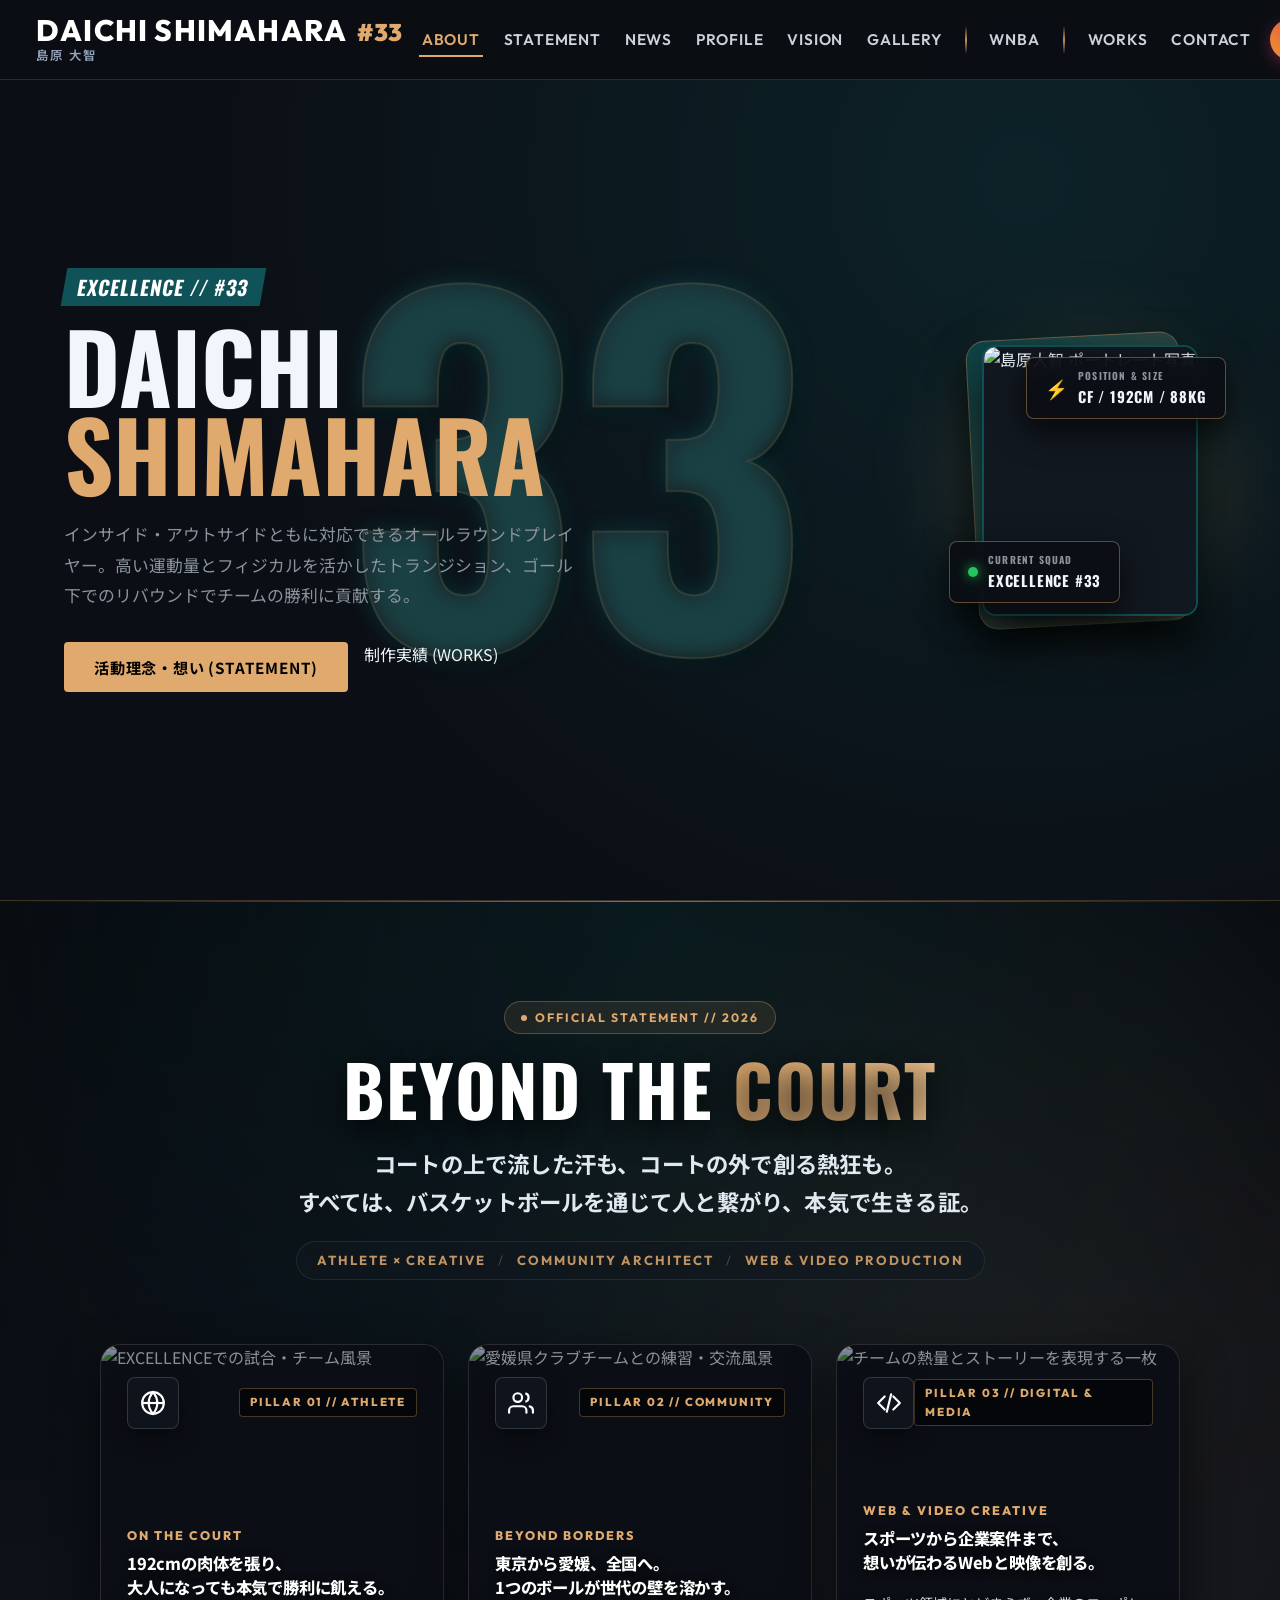
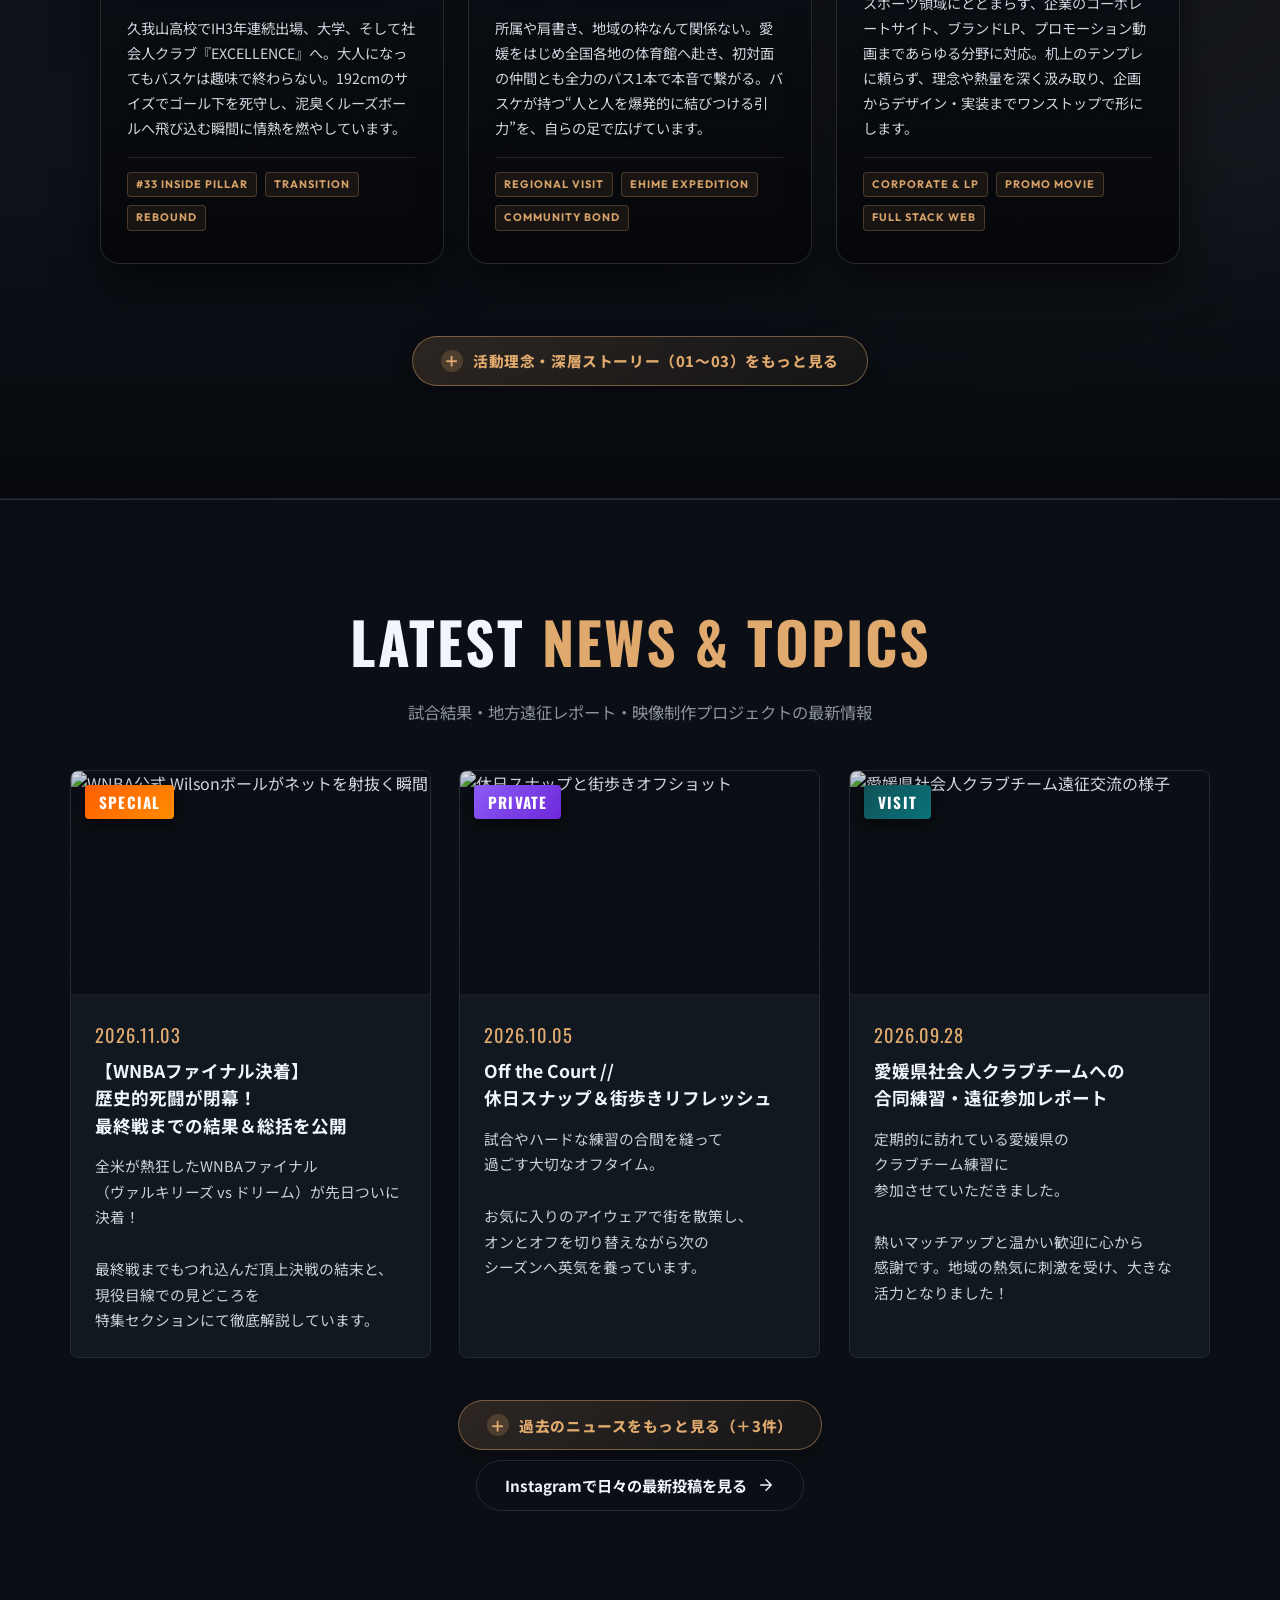
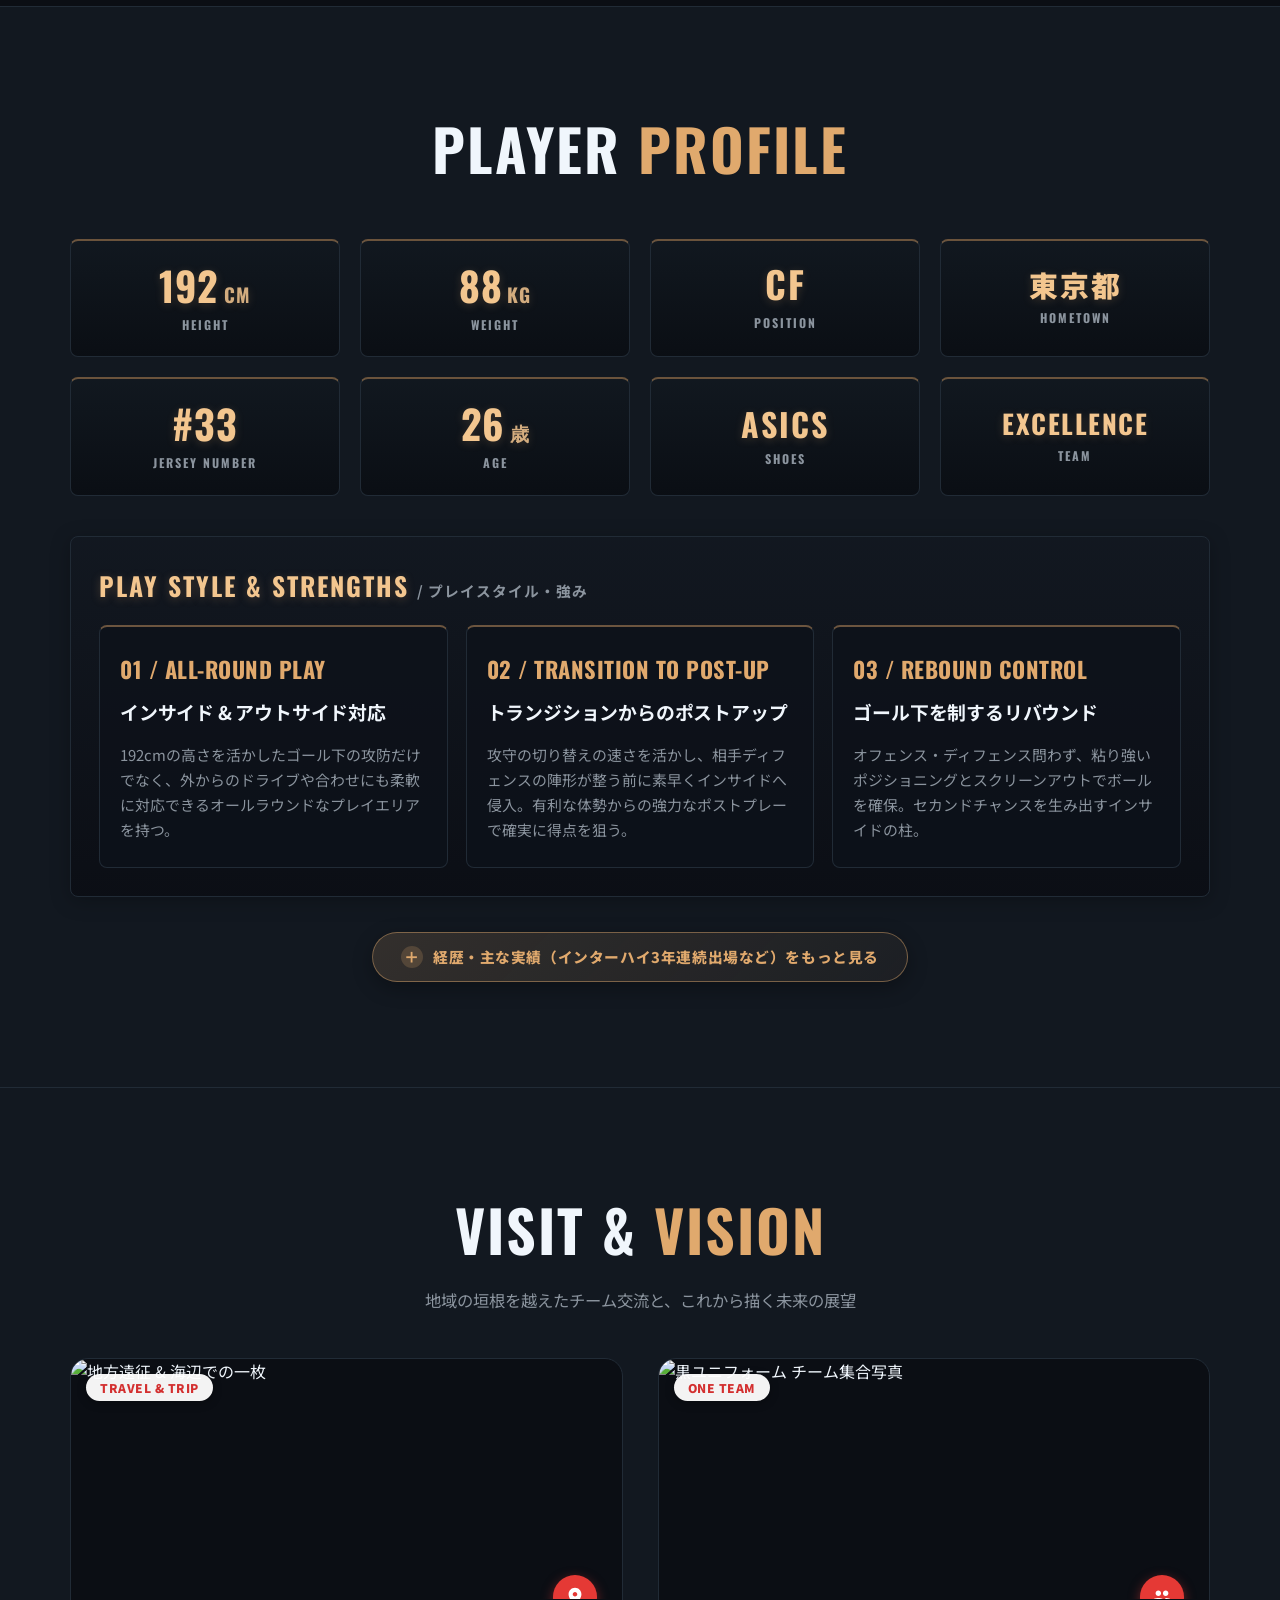
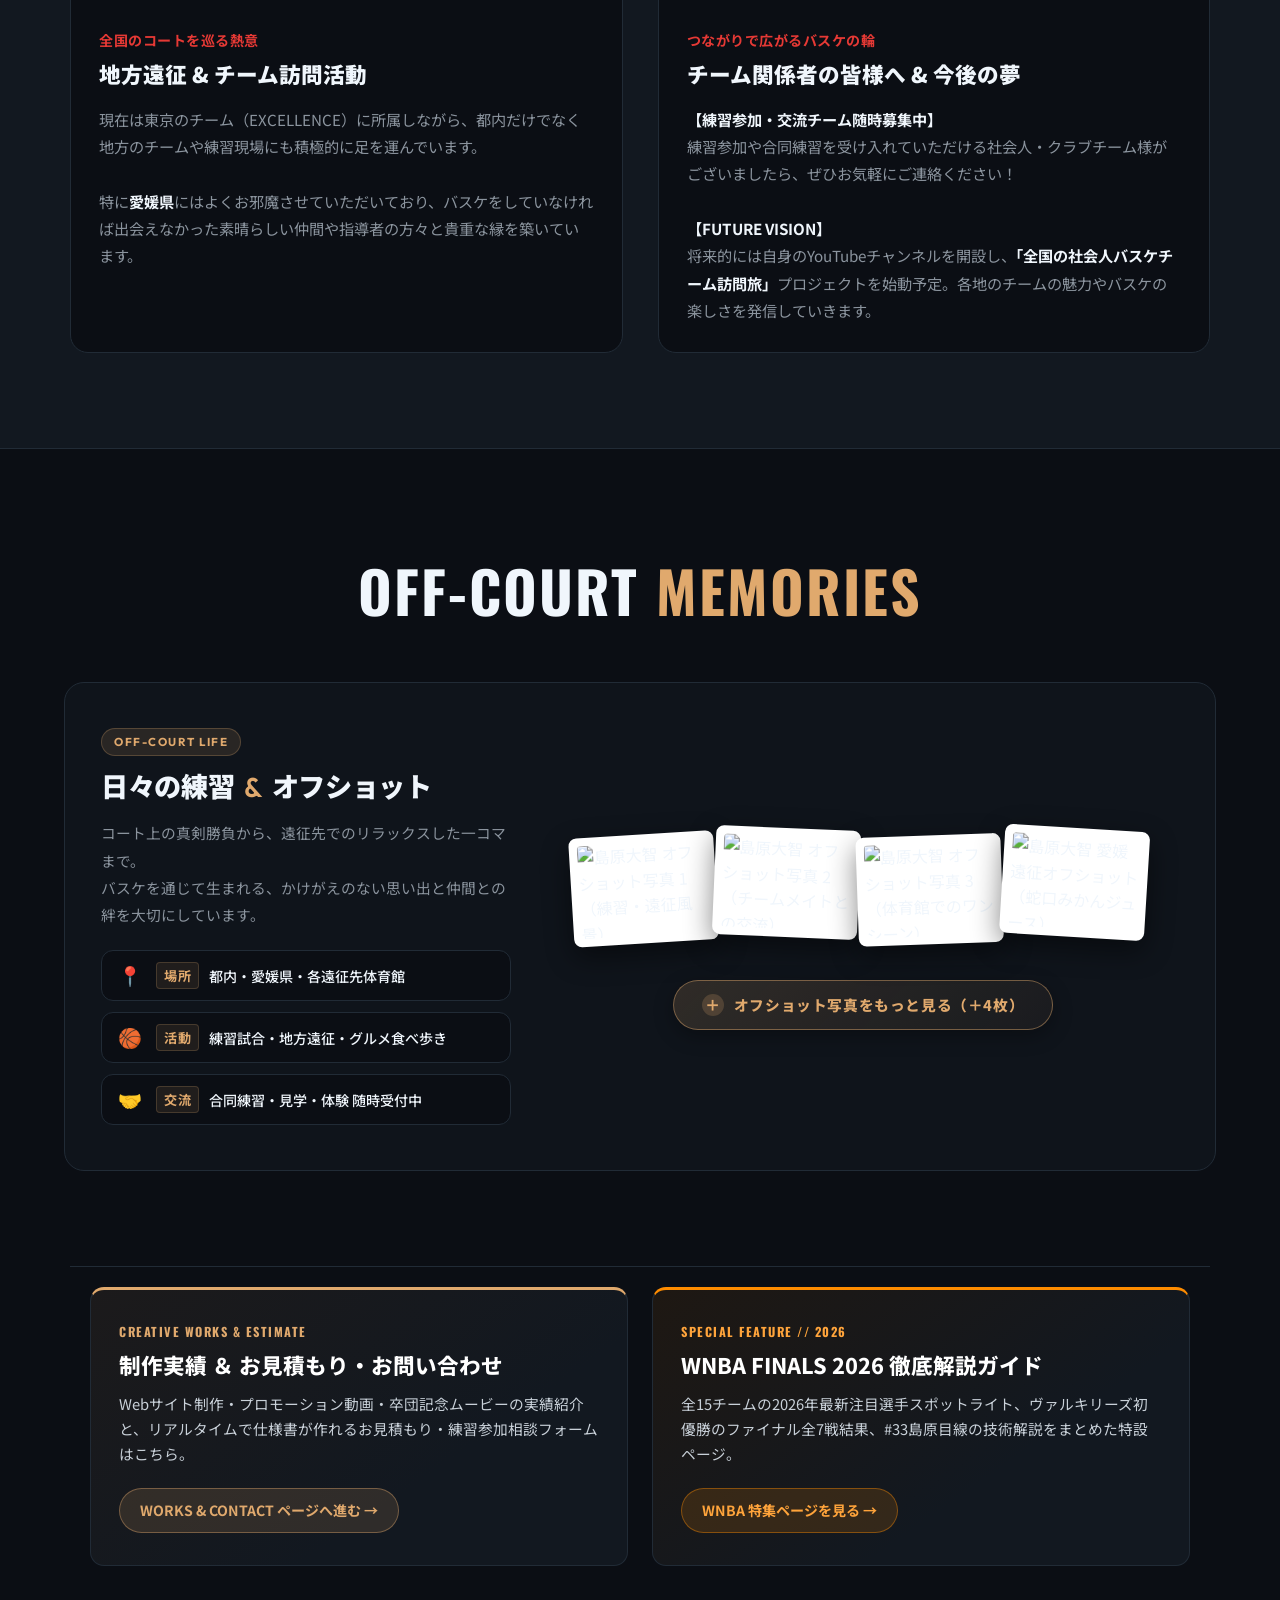
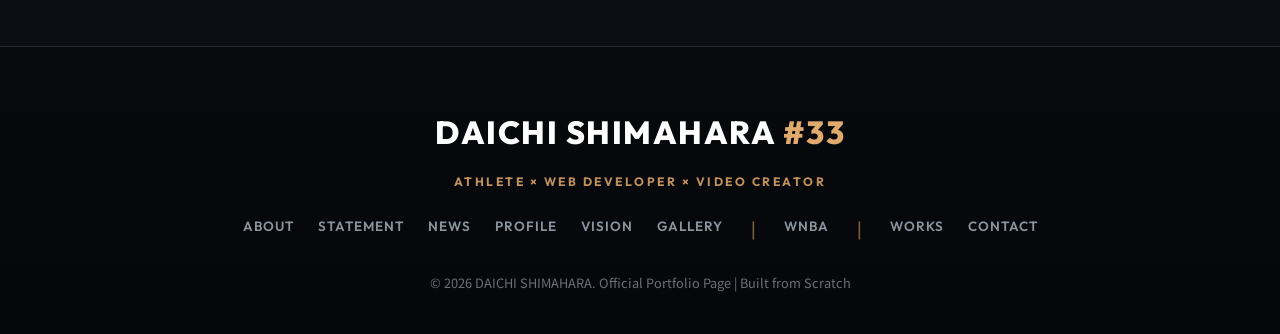
==== commit cba89b62: "Migrate all 34 images to Cloudinary (gsdhsesj / daichi_upload) and update all site references" ====
--- a/index.html
+++ b/index.html
@@ -49,7 +49,7 @@
           "name": "島原 大智",
           "alternateName": ["島原大智", "DAICHI SHIMAHARA", "Daichi Shimahara #33"],
           "url": "https://daichi-portfolio-lmgl.vercel.app/",
-          "image": "https://daichi-portfolio-lmgl.vercel.app/images/IMG_8532.jpg",
+          "image": "https://daichi-portfolio-lmgl.vercel.app/https://res.cloudinary.com/gsdhsesj/image/upload/f_auto,q_auto,w_1280/v1795093955/avfuiwgqjdvtjwek0hhc.jpg",
           "jobTitle": ["バスケットボール選手", "Webクリエイター", "映像クリエイター", "Basketball Player", "Web Developer", "Video Creator"],
           "description": "東京都社会人バスケットボールクラブ『EXCELLENCE』所属（#33 / CF / 192cm）。國學院大學久我山高校でインターハイ3年連続出場。Webサイト制作・プロモーションおよび卒団記念映像制作を手がけるアスリート＆クリエイター。",
           "height": "192 cm",
@@ -192,7 +192,7 @@
                 <div class="hero-img-aura" aria-hidden="true"></div>
                 <div class="hero-img-backdrop" aria-hidden="true"></div>
                 <div class="hero-img-frame">
-                    <img src="images/IMG_8532.jpg" alt="島原大智 ポートレート写真" class="hero-img" data-photo-slot="hero" width="540" height="680" fetchpriority="high" decoding="async">
+                    <img src="https://res.cloudinary.com/gsdhsesj/image/upload/f_auto,q_auto,w_1280/v1795093955/avfuiwgqjdvtjwek0hhc.jpg" alt="島原大智 ポートレート写真" class="hero-img" data-photo-slot="hero" width="540" height="680" fetchpriority="high" decoding="async">
                 </div>
                 <!-- 浮遊プレイヤーステータスカード（左下） -->
                 <div class="hero-floating-badge badge-bottom-left" aria-hidden="true">
@@ -248,7 +248,7 @@
                     <!-- CARD 1: ON THE COURT -->
                     <article class="story-card card-play">
                         <div class="story-card-bg-wrap">
-                            <img src="images/nCodfH6uTi-zfORtPWL2Kw.jpg" alt="EXCELLENCEでの試合・チーム風景" class="story-card-bg" data-photo-slot="statement_1" loading="lazy" decoding="async">
+                            <img src="https://res.cloudinary.com/gsdhsesj/image/upload/f_auto,q_auto,w_1280/v1795093990/ddfqw4qhrmtgrzg36zjv.jpg" alt="EXCELLENCEでの試合・チーム風景" class="story-card-bg" data-photo-slot="statement_1" loading="lazy" decoding="async">
                             <div class="story-card-overlay"></div>
                         </div>
                         <div class="story-card-content">
@@ -280,7 +280,7 @@
                     <!-- CARD 2: BEYOND BORDERS -->
                     <article class="story-card card-connect">
                         <div class="story-card-bg-wrap">
-                            <img src="images/ehime_team_salute.jpg" alt="愛媛県クラブチームとの練習・交流風景" class="story-card-bg" data-photo-slot="statement_2" loading="lazy" decoding="async">
+                            <img src="https://res.cloudinary.com/gsdhsesj/image/upload/f_auto,q_auto,w_1280/v1795093982/b35jw5dvrhhkbicshf6y.jpg" alt="愛媛県クラブチームとの練習・交流風景" class="story-card-bg" data-photo-slot="statement_2" loading="lazy" decoding="async">
                             <div class="story-card-overlay"></div>
                         </div>
                         <div class="story-card-content">
@@ -313,7 +313,7 @@
                     <!-- CARD 3: CREATIVE & WEB -->
                     <article class="story-card card-creative">
                         <div class="story-card-bg-wrap">
-                            <img src="images/IwPsWPFURlSngd9m60T98w.jpg" alt="チームの熱量とストーリーを表現する一枚" class="story-card-bg" data-photo-slot="statement_3" loading="lazy" decoding="async">
+                            <img src="https://res.cloudinary.com/gsdhsesj/image/upload/f_auto,q_auto,w_1280/v1795093970/f9mdcjgxjvj8wmbufqqb.jpg" alt="チームの熱量とストーリーを表現する一枚" class="story-card-bg" data-photo-slot="statement_3" loading="lazy" decoding="async">
                             <div class="story-card-overlay"></div>
                         </div>
                         <div class="story-card-content">
@@ -464,7 +464,7 @@
                     <article class="news-card">
                         <a href="wnba.html" style="display: contents; color: inherit; text-decoration: none;">
                             <div class="news-card-img-wrap">
-                                <img src="images/wnba_action.jpg" alt="WNBA公式 Wilsonボールがネットを射抜く瞬間" loading="lazy" decoding="async">
+                                <img src="https://res.cloudinary.com/gsdhsesj/image/upload/f_auto,q_auto,w_1280/v1795094004/iee2qri1ztsvft2lcqrx.jpg" alt="WNBA公式 Wilsonボールがネットを射抜く瞬間" loading="lazy" decoding="async">
                                 <span class="news-badge badge-special">SPECIAL</span>
                             </div>
                             <div class="news-card-body">
@@ -480,7 +480,7 @@
                     <!-- NEWS 1: プライベート写真 -->
                     <article class="news-card">
                         <div class="news-card-img-wrap">
-                            <img src="images/42CEC728-1355-4EE4-BE7F-14211B1E352D_1791466461.jpg" alt="休日スナップと街歩きオフショット" loading="lazy" decoding="async">
+                            <img src="https://res.cloudinary.com/gsdhsesj/image/upload/f_auto,q_auto,w_1280/v1795093941/naemoaqxl5xoikh8dpzv.jpg" alt="休日スナップと街歩きオフショット" loading="lazy" decoding="async">
                             <span class="news-badge badge-private">PRIVATE</span>
                         </div>
                         <div class="news-card-body">
@@ -495,7 +495,7 @@
                     <!-- NEWS 2: 地方遠征 -->
                     <article class="news-card">
                         <div class="news-card-img-wrap">
-                            <img src="images/5Vo3Q0riS66ICKpqVD2ebA.jpg" alt="愛媛県社会人クラブチーム遠征交流の様子" loading="lazy" decoding="async">
+                            <img src="https://res.cloudinary.com/gsdhsesj/image/upload/f_auto,q_auto,w_1280/v1795093946/xyz8gxknxetuytqlplrj.jpg" alt="愛媛県社会人クラブチーム遠征交流の様子" loading="lazy" decoding="async">
                             <span class="news-badge badge-visit">VISIT</span>
                         </div>
                         <div class="news-card-body">
@@ -510,7 +510,7 @@
                     <!-- NEWS 3: 所属チームでの存在・役割 -->
                     <article class="news-card news-card-extra">
                         <div class="news-card-img-wrap">
-                            <img src="images/4NU0R9pwTzyqtoKNnRF7aw.jpg" alt="所属チーム EXCELLENCE メンバー集合写真" loading="lazy" decoding="async">
+                            <img src="https://res.cloudinary.com/gsdhsesj/image/upload/f_auto,q_auto,w_1280/v1795093943/wrhlvtvoj29ce4qml7wc.jpg" alt="所属チーム EXCELLENCE メンバー集合写真" loading="lazy" decoding="async">
                             <span class="news-badge badge-team">TEAM</span>
                         </div>
                         <div class="news-card-body">
@@ -525,7 +525,7 @@
                     <!-- NEWS 4: 映像制作 -->
                     <article class="news-card news-card-extra">
                         <div class="news-card-img-wrap">
-                            <img src="images/team.jpg" alt="木場レッドシャークス 記念ムービー制作" loading="lazy" decoding="async">
+                            <img src="https://res.cloudinary.com/gsdhsesj/image/upload/f_auto,q_auto,w_1280/v1795093994/qtondcgk1pqobxuxmfie.jpg" alt="木場レッドシャークス 記念ムービー制作" loading="lazy" decoding="async">
                             <span class="news-badge badge-creative">CREATIVE</span>
                         </div>
                         <div class="news-card-body">
@@ -540,7 +540,7 @@
                     <!-- NEWS 5: 大会結果 -->
                     <article class="news-card news-card-extra">
                         <div class="news-card-img-wrap">
-                            <img src="images/tokyo_autumn_tournament.jpg" alt="東京都バスケットボール秋季交流大会 初戦突破 得点盤とチーム写真" loading="lazy" decoding="async">
+                            <img src="https://res.cloudinary.com/gsdhsesj/image/upload/f_auto,q_auto,w_1280/v1795093996/rnmyfsggkllbzmfnih0j.jpg" alt="東京都バスケットボール秋季交流大会 初戦突破 得点盤とチーム写真" loading="lazy" decoding="async">
                             <span class="news-badge badge-game">GAME</span>
                         </div>
                         <div class="news-card-body">
@@ -761,7 +761,7 @@
                 <!-- 遠征・チーム訪問カード -->
                 <article class="vision-card">
                     <div class="vision-card-img-wrapper">
-                        <img src="images/5wmlkUItSNWx0Gh7hiKayw.jpg" alt="地方遠征 & 海辺での一枚" data-photo-slot="vision_1" loading="lazy" decoding="async">
+                        <img src="https://res.cloudinary.com/gsdhsesj/image/upload/f_auto,q_auto,w_1280/v1795093950/hictt18ticspdyty6nlb.jpg" alt="地方遠征 & 海辺での一枚" data-photo-slot="vision_1" loading="lazy" decoding="async">
                         <span class="vision-card-tag-badge">TRAVEL &amp; TRIP</span>
                         <div class="vision-card-icon-badge" aria-hidden="true">
                             <svg viewBox="0 0 24 24"><path d="M12 2C8.13 2 5 5.13 5 9c0 5.25 7 13 7 13s7-7.75 7-13c0-3.87-3.13-7-7-7zm0 9.5c-1.38 0-2.5-1.12-2.5-2.5s1.12-2.5 2.5-2.5 2.5 1.12 2.5 2.5-1.12 2.5-2.5 2.5z"/></svg>
@@ -780,7 +780,7 @@
                 <!-- ビジョン & チーム募集カード -->
                 <article class="vision-card">
                     <div class="vision-card-img-wrapper">
-                        <img src="images/mRke21uCSjeQj7z8Q57I-Q.jpg" alt="黒ユニフォーム チーム集合写真" data-photo-slot="vision_2" loading="lazy" decoding="async">
+                        <img src="https://res.cloudinary.com/gsdhsesj/image/upload/f_auto,q_auto,w_1280/v1795093987/wfkeoywnaxmdi9fmw2bu.jpg" alt="黒ユニフォーム チーム集合写真" data-photo-slot="vision_2" loading="lazy" decoding="async">
                         <span class="vision-card-tag-badge">ONE TEAM</span>
                         <div class="vision-card-icon-badge" aria-hidden="true">
                             <svg viewBox="0 0 24 24"><path d="M16 11c1.66 0 2.99-1.34 2.99-3S17.66 5 16 5c-1.66 0-3 1.34-3 3s1.34 3 3 3zm-8 0c1.66 0 2.99-1.34 2.99-3S9.66 5 8 5C6.34 5 5 6.34 5 8s1.34 3 3 3zm0 2c-2.33 0-7 1.17-7 3.5V19h14v-2.5c0-2.33-4.67-3.5-7-3.5zm8 0c-.29 0-.62.02-.97.05 1.16.84 1.97 1.97 1.97 3.45V19h6v-2.5c0-2.33-4.67-3.5-7-3.5z"/></svg>
@@ -843,16 +843,16 @@
                     <!-- オフショット写真ギャラリー（初期表示の上段4枚） -->
                     <div class="collage-photos-grid" id="galleryMainGrid">
                         <div class="collage-photo-item" tabindex="0" role="img" aria-label="島原大智 オフショット写真 1（練習・遠征風景）">
-                            <img src="images/eLr9eA4LT82MnBISvnik9A.jpg" alt="島原大智 オフショット写真 1（練習・遠征風景）" loading="lazy" decoding="async">
+                            <img src="https://res.cloudinary.com/gsdhsesj/image/upload/f_auto,q_auto,w_1280/v1795093977/iqrowpa9htxwktfcaxar.jpg" alt="島原大智 オフショット写真 1（練習・遠征風景）" loading="lazy" decoding="async">
                         </div>
                         <div class="collage-photo-item" tabindex="0" role="img" aria-label="島原大智 オフショット写真 2（チームメイトとの交流）">
-                            <img src="images/h4aNTqaAQzqDKAj3AHMgBw.jpg" alt="島原大智 オフショット写真 2（チームメイトとの交流）" loading="lazy" decoding="async">
+                            <img src="https://res.cloudinary.com/gsdhsesj/image/upload/f_auto,q_auto,w_1280/v1795093984/pjru7l6lymhjlces2ocj.jpg" alt="島原大智 オフショット写真 2（チームメイトとの交流）" loading="lazy" decoding="async">
                         </div>
                         <div class="collage-photo-item" tabindex="0" role="img" aria-label="島原大智 オフショット写真 3（体育館でのワンシーン）">
-                            <img src="images/oIQj8Fq1Q5iU708Wj7-1Lw.jpg" alt="島原大智 オフショット写真 3（体育館でのワンシーン）" loading="lazy" decoding="async">
+                            <img src="https://res.cloudinary.com/gsdhsesj/image/upload/f_auto,q_auto,w_1280/v1795093992/qn6zcfruofjaf3mjxgfn.jpg" alt="島原大智 オフショット写真 3（体育館でのワンシーン）" loading="lazy" decoding="async">
                         </div>
                         <div class="collage-photo-item" tabindex="0" role="img" aria-label="島原大智 愛媛遠征オフショット（蛇口みかんジュース）">
-                            <img src="images/ehime_mikan_juice.jpg" alt="島原大智 愛媛遠征オフショット（蛇口みかんジュース）" loading="lazy" decoding="async">
+                            <img src="https://res.cloudinary.com/gsdhsesj/image/upload/f_auto,q_auto,w_1280/v1795093979/ec7ihvvbhikopxdasq3y.jpg" alt="島原大智 愛媛遠征オフショット（蛇口みかんジュース）" loading="lazy" decoding="async">
                         </div>
                     </div>
 
@@ -861,16 +861,16 @@
                         <div class="collage-extra-drawer-inner">
                             <div class="collage-photos-grid collage-photos-extra-grid" id="galleryExtraGrid">
                                 <div class="collage-photo-item gallery-photo-extra" tabindex="0" role="img" aria-label="島原大智 オフショット写真 5（遠征先でのスナップ）">
-                                    <img src="images/wwCRiC-ORKeJXwpUnWNovw.jpg" alt="島原大智 オフショット写真 5（遠征先でのスナップ）" loading="lazy" decoding="async">
+                                    <img src="https://res.cloudinary.com/gsdhsesj/image/upload/f_auto,q_auto,w_1280/v1795094013/ulpkaykbvpdnp5butsdf.jpg" alt="島原大智 オフショット写真 5（遠征先でのスナップ）" loading="lazy" decoding="async">
                                 </div>
                                 <div class="collage-photo-item gallery-photo-extra" tabindex="0" role="img" aria-label="島原大智 オフショット写真 6（バスケ仲間との記念撮影）">
-                                    <img src="images/zbICtdpkRRSUus1xPqoVEQ.jpg" alt="島原大智 オフショット写真 6（バスケ仲間との記念撮影）" loading="lazy" decoding="async">
+                                    <img src="https://res.cloudinary.com/gsdhsesj/image/upload/f_auto,q_auto,w_1280/v1795094016/mr9nmb5remzronek0mpe.jpg" alt="島原大智 オフショット写真 6（バスケ仲間との記念撮影）" loading="lazy" decoding="async">
                                 </div>
                                 <div class="collage-photo-item gallery-photo-extra" tabindex="0" role="img" aria-label="島原大智 オフショット写真 7（コートサイド風景）">
-                                    <img src="images/5hWodn-VTF6pPPU5mBzwjA.jpg" alt="島原大智 オフショット写真 7（コートサイド風景）" loading="lazy" decoding="async">
+                                    <img src="https://res.cloudinary.com/gsdhsesj/image/upload/f_auto,q_auto,w_1280/v1795093948/aizf7h9kfycdquseaij7.jpg" alt="島原大智 オフショット写真 7（コートサイド風景）" loading="lazy" decoding="async">
                                 </div>
                                 <div class="collage-photo-item gallery-photo-extra" tabindex="0" role="img" aria-label="島原大智 オフショット写真 8（試合後のオフショット）">
-                                    <img src="images/SuUS89tdQ3m_J9UOu82GOg.jpg" alt="島原大智 オフショット写真 8（試合後のオフショット）" loading="lazy" decoding="async">
+                                    <img src="https://res.cloudinary.com/gsdhsesj/image/upload/f_auto,q_auto,w_1280/v1795093972/v8rzrdl7k6ycrten7nsx.jpg" alt="島原大智 オフショット写真 8（試合後のオフショット）" loading="lazy" decoding="async">
                                 </div>
                             </div>
                         </div>
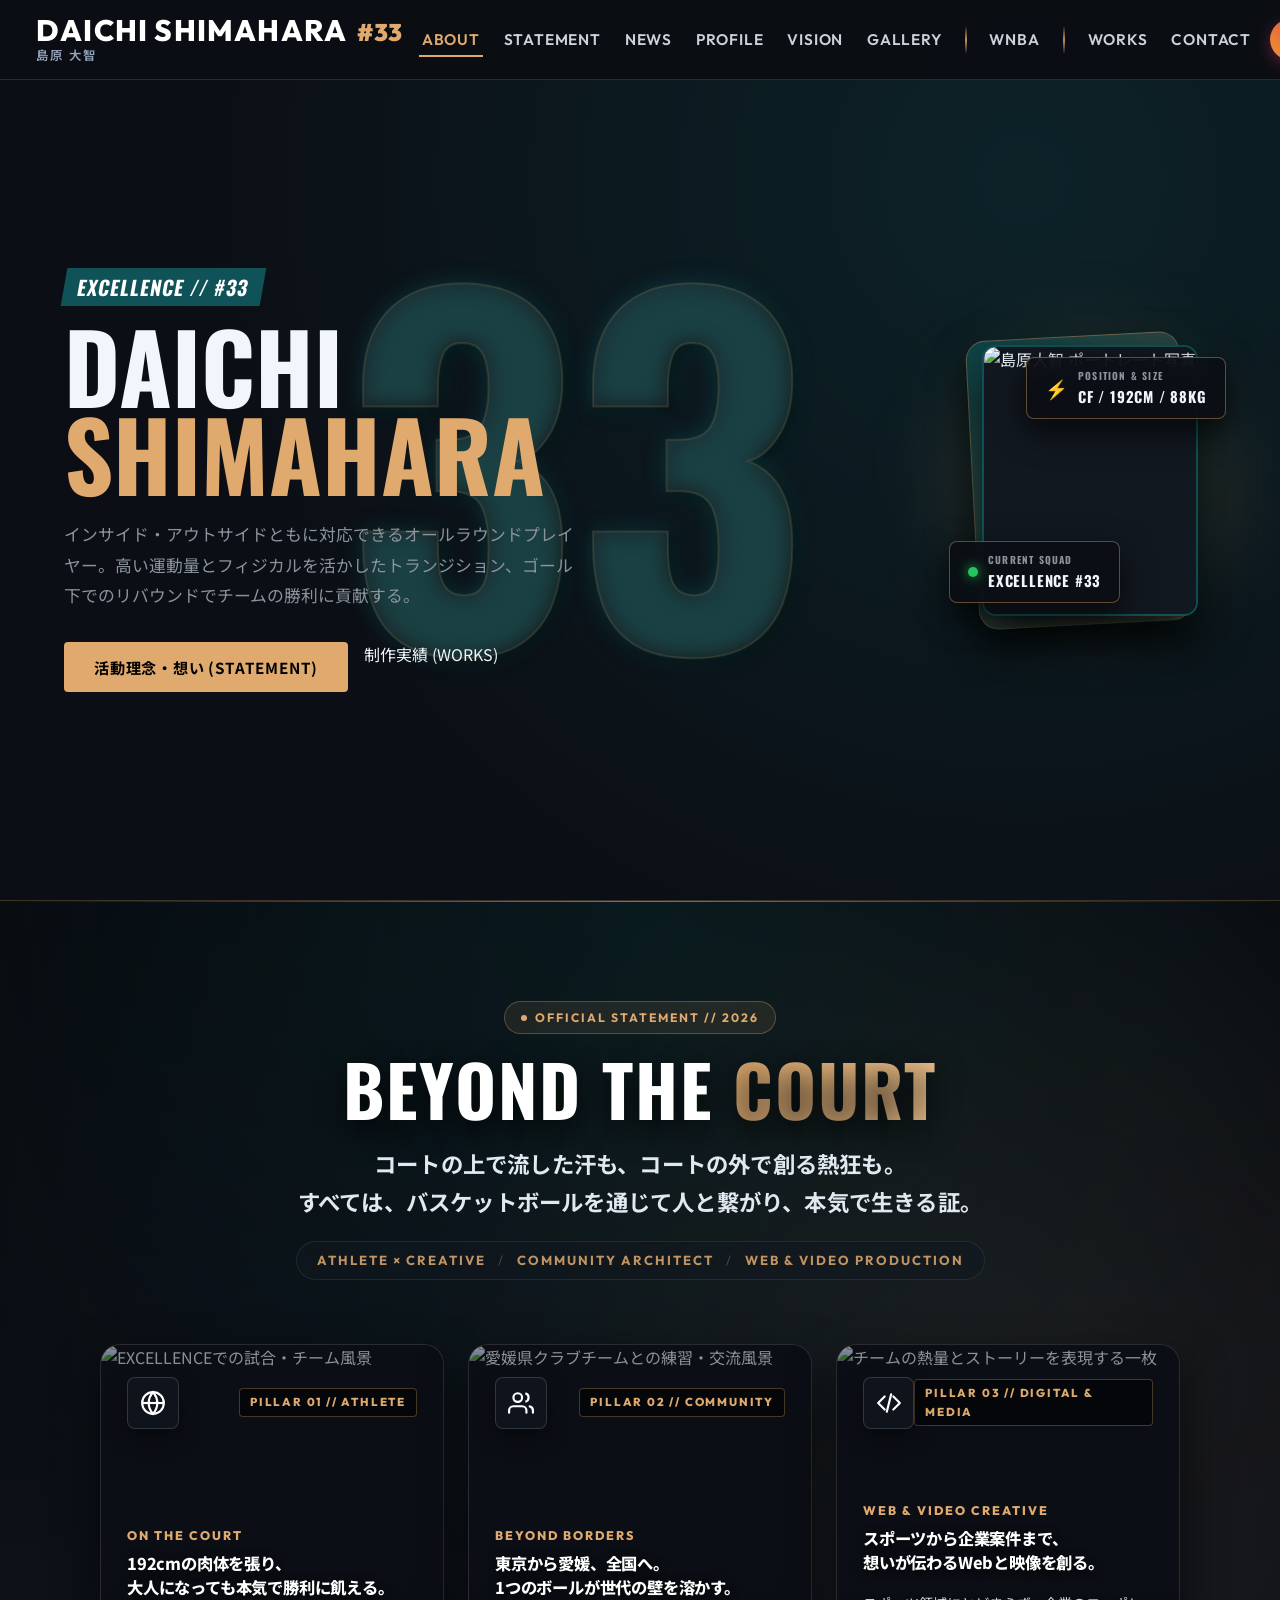
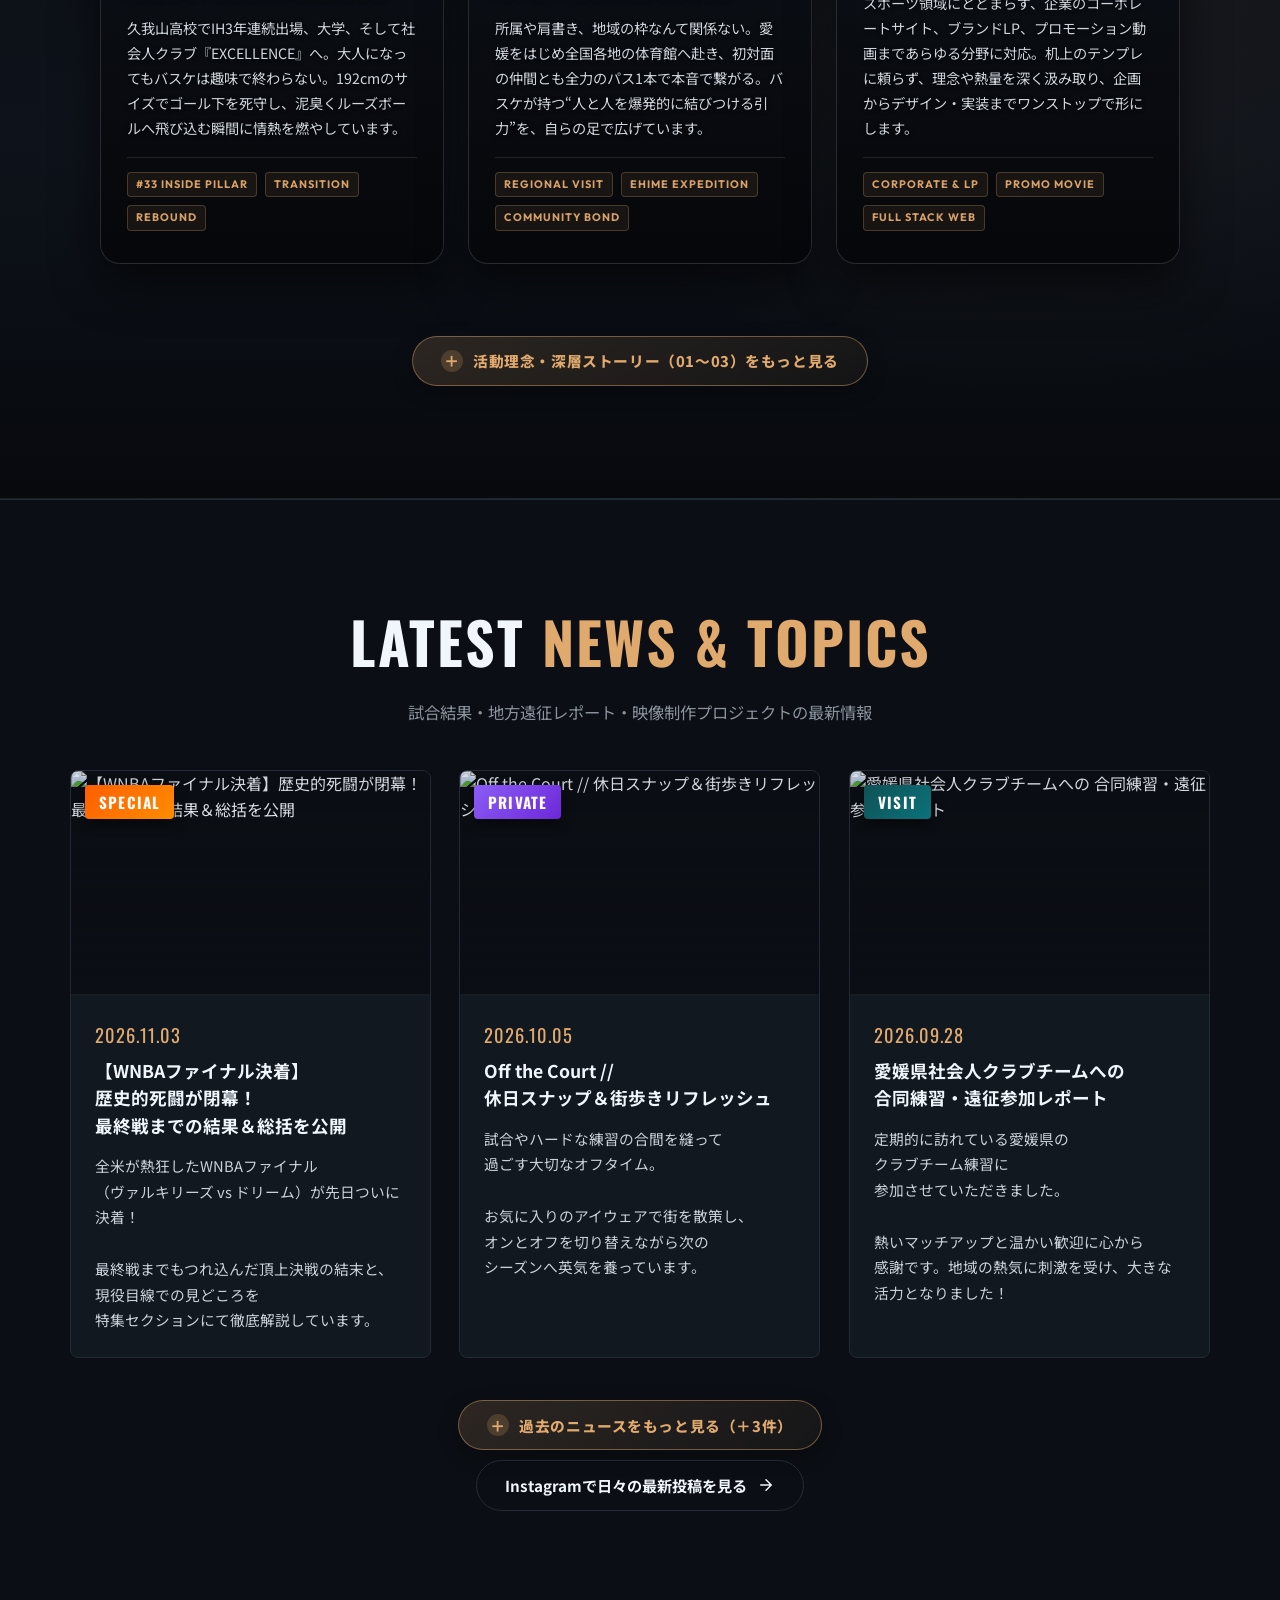
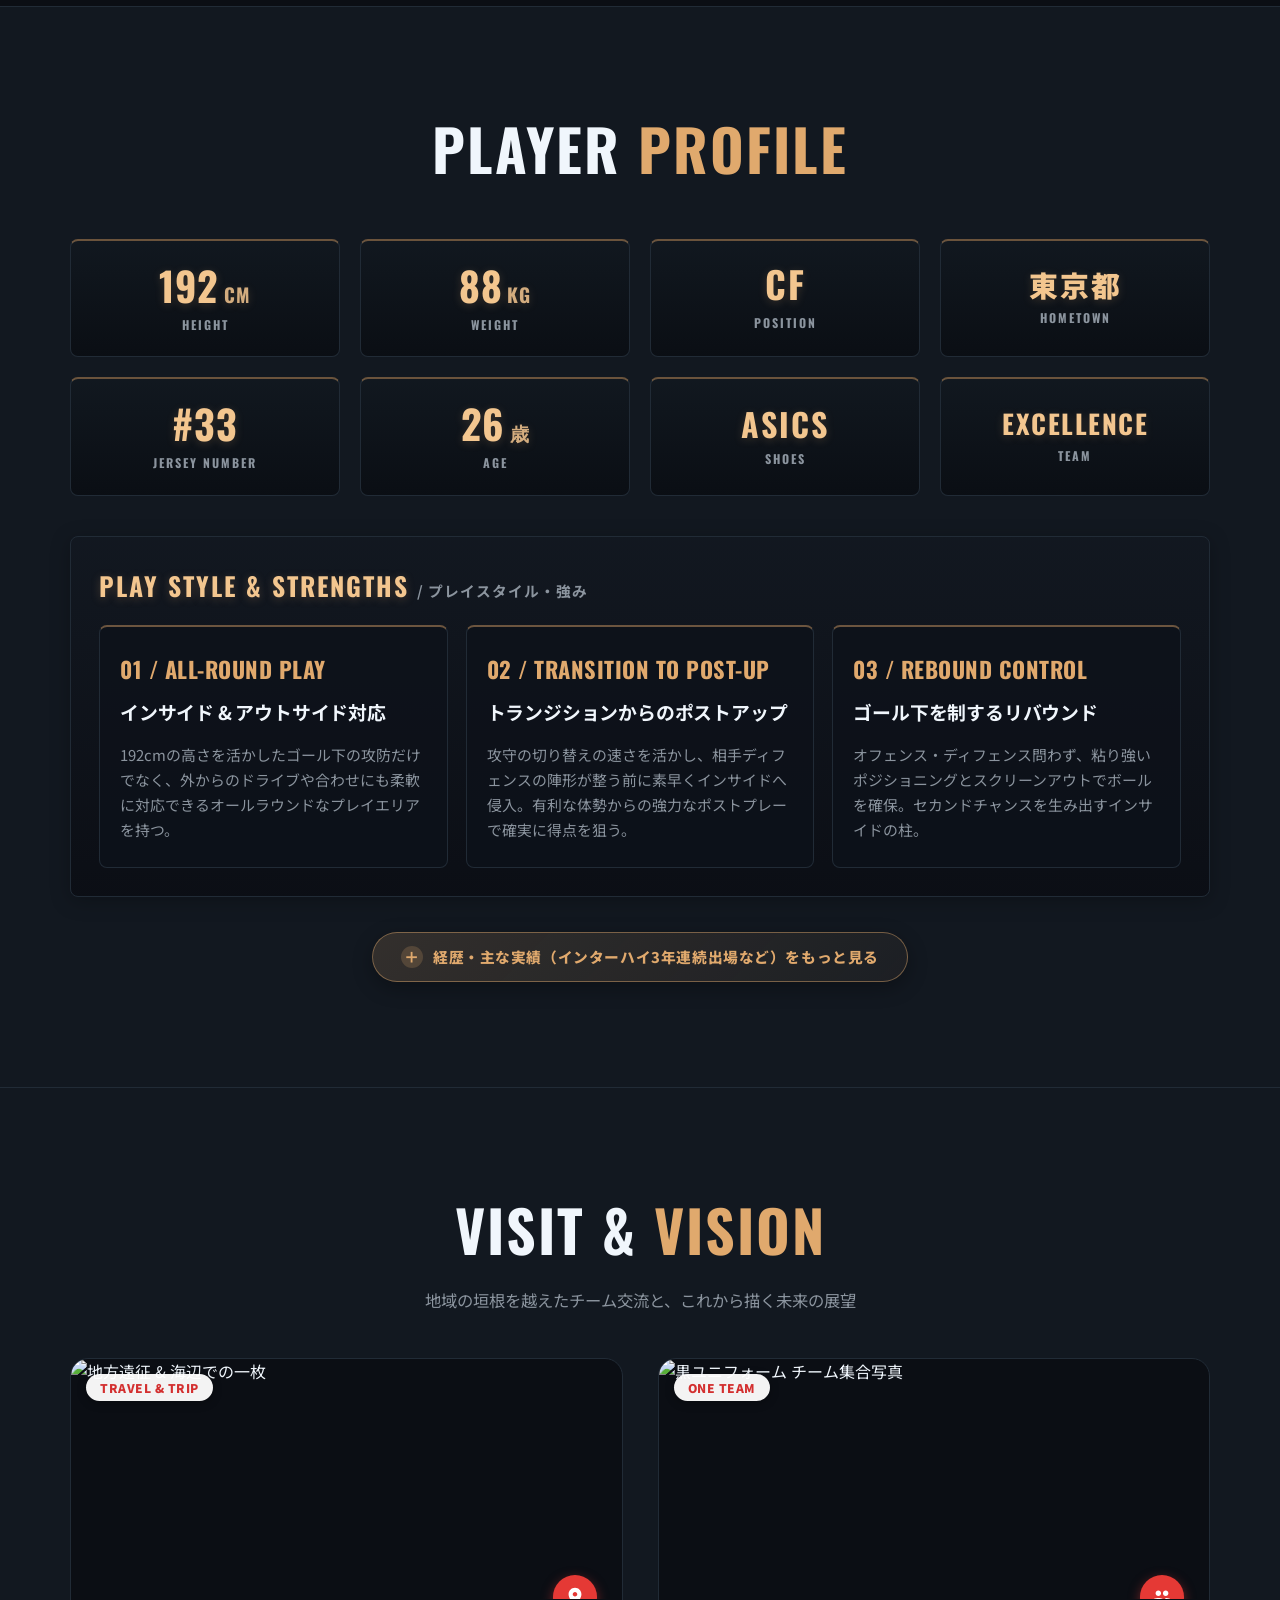
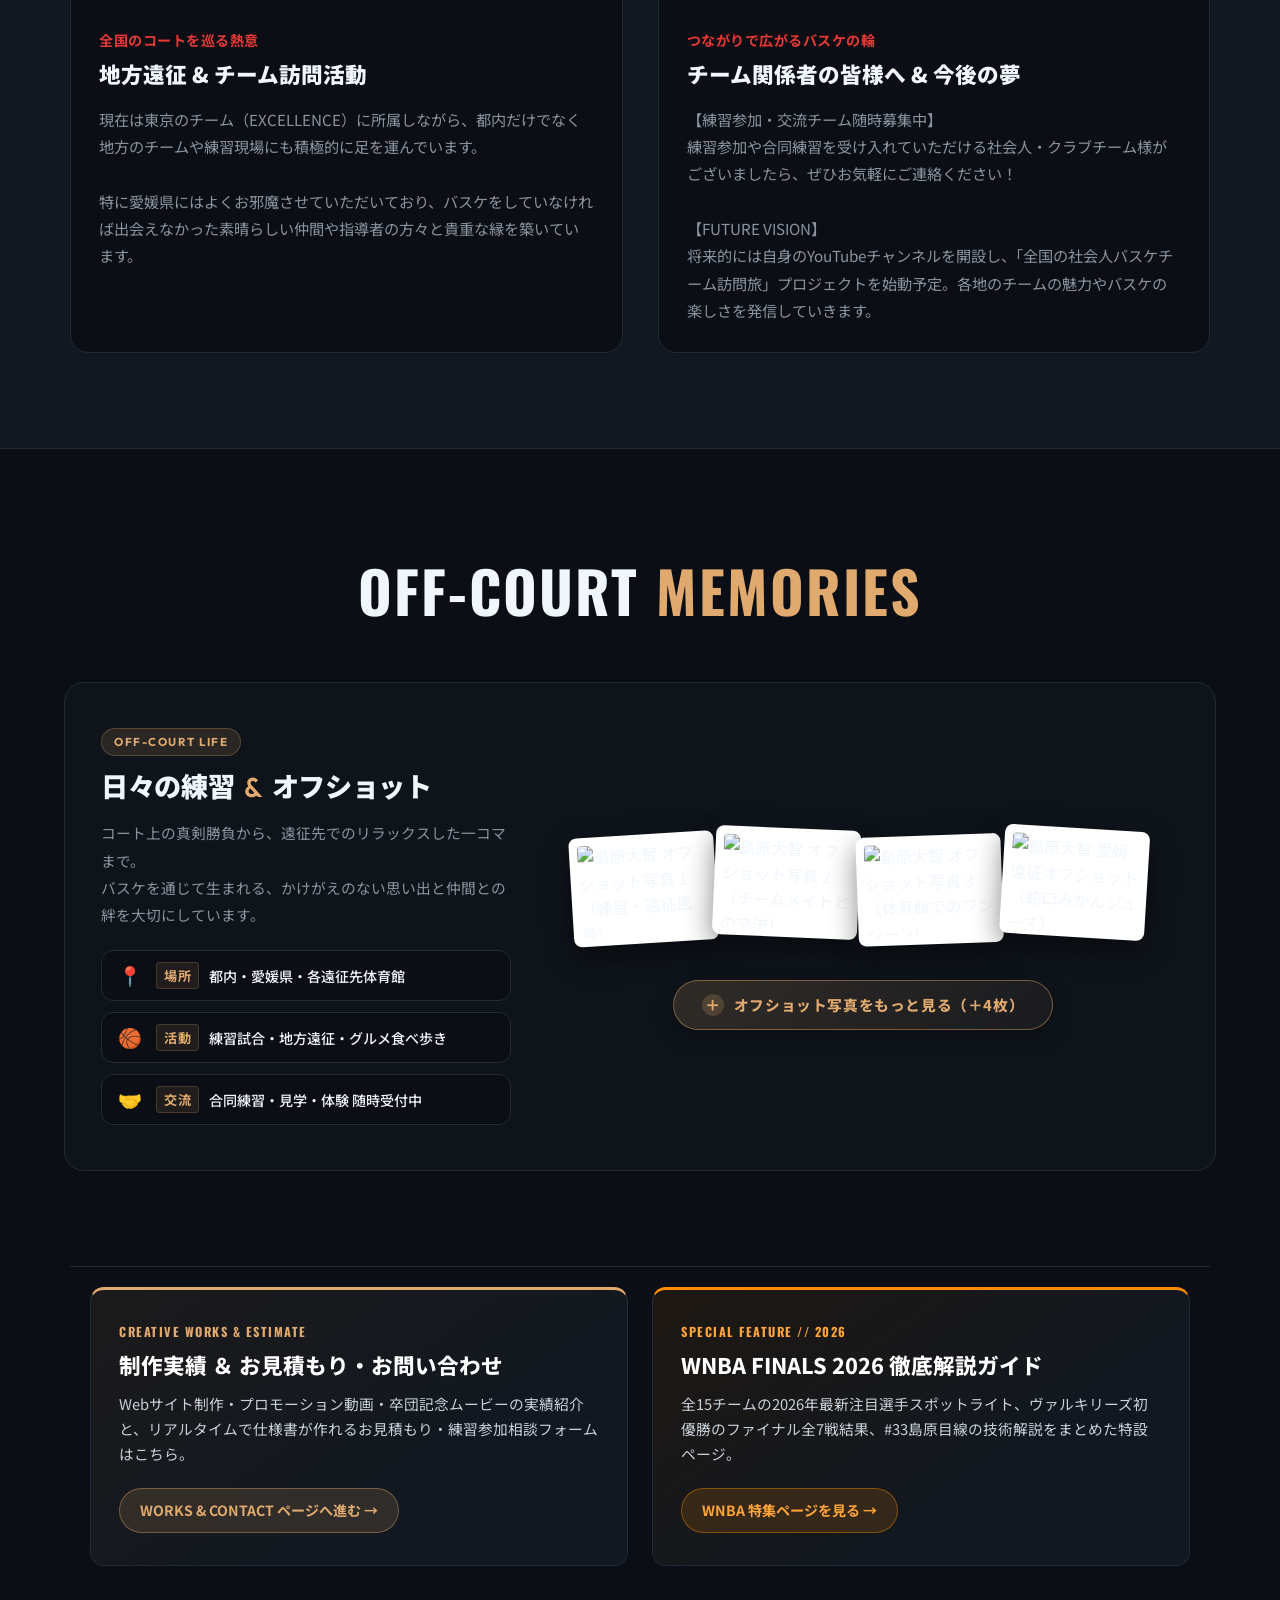
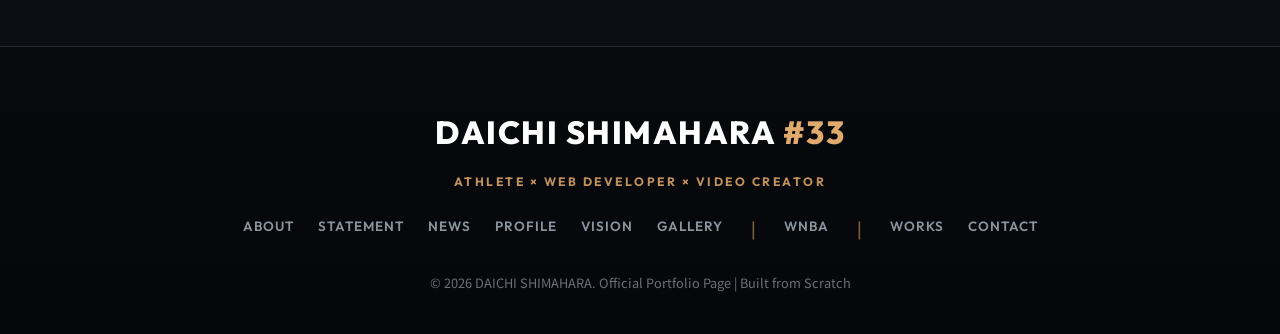
==== commit eeb27cce: "Add Google Search Console site verification meta tag" ====
--- a/index.html
+++ b/index.html
@@ -7,6 +7,7 @@
     <meta name="description" content="【IH 3年連続出場・EXCELLENCE #33】192cmの現役社会人バスケ選手・島原大智（DAICHI SHIMAHARA）の公式ポートフォリオ。一般企業のコーポレートサイト・店舗LP・PR動画から卒団記念ムービー制作まで業界問わず対応。全国チーム遠征（愛媛ほか）の最新情報も公開中。">
     <meta name="robots" content="index, follow, max-image-preview:large">
     <meta name="author" content="島原 大智 (Daichi Shimahara)">
+    <meta name="google-site-verification" content="o2oU0kW7ywwsfSKB8WGOfXh89K4kTvLdd36WYOseyPc">
     
     <!-- OGP / SNS Meta Tags -->
     <link rel="canonical" href="https://daichi-portfolio-lmgl.vercel.app/">
--- a/css/style.css
+++ b/css/style.css
@@ -4998,6 +4998,7 @@
 .philosophy-main-title span {
   background: linear-gradient(135deg, #E0A96D 0%, #FFD39B 100%);
   -webkit-background-clip: text;
+  background-clip: text;
   -webkit-text-fill-color: transparent;
 }
 
